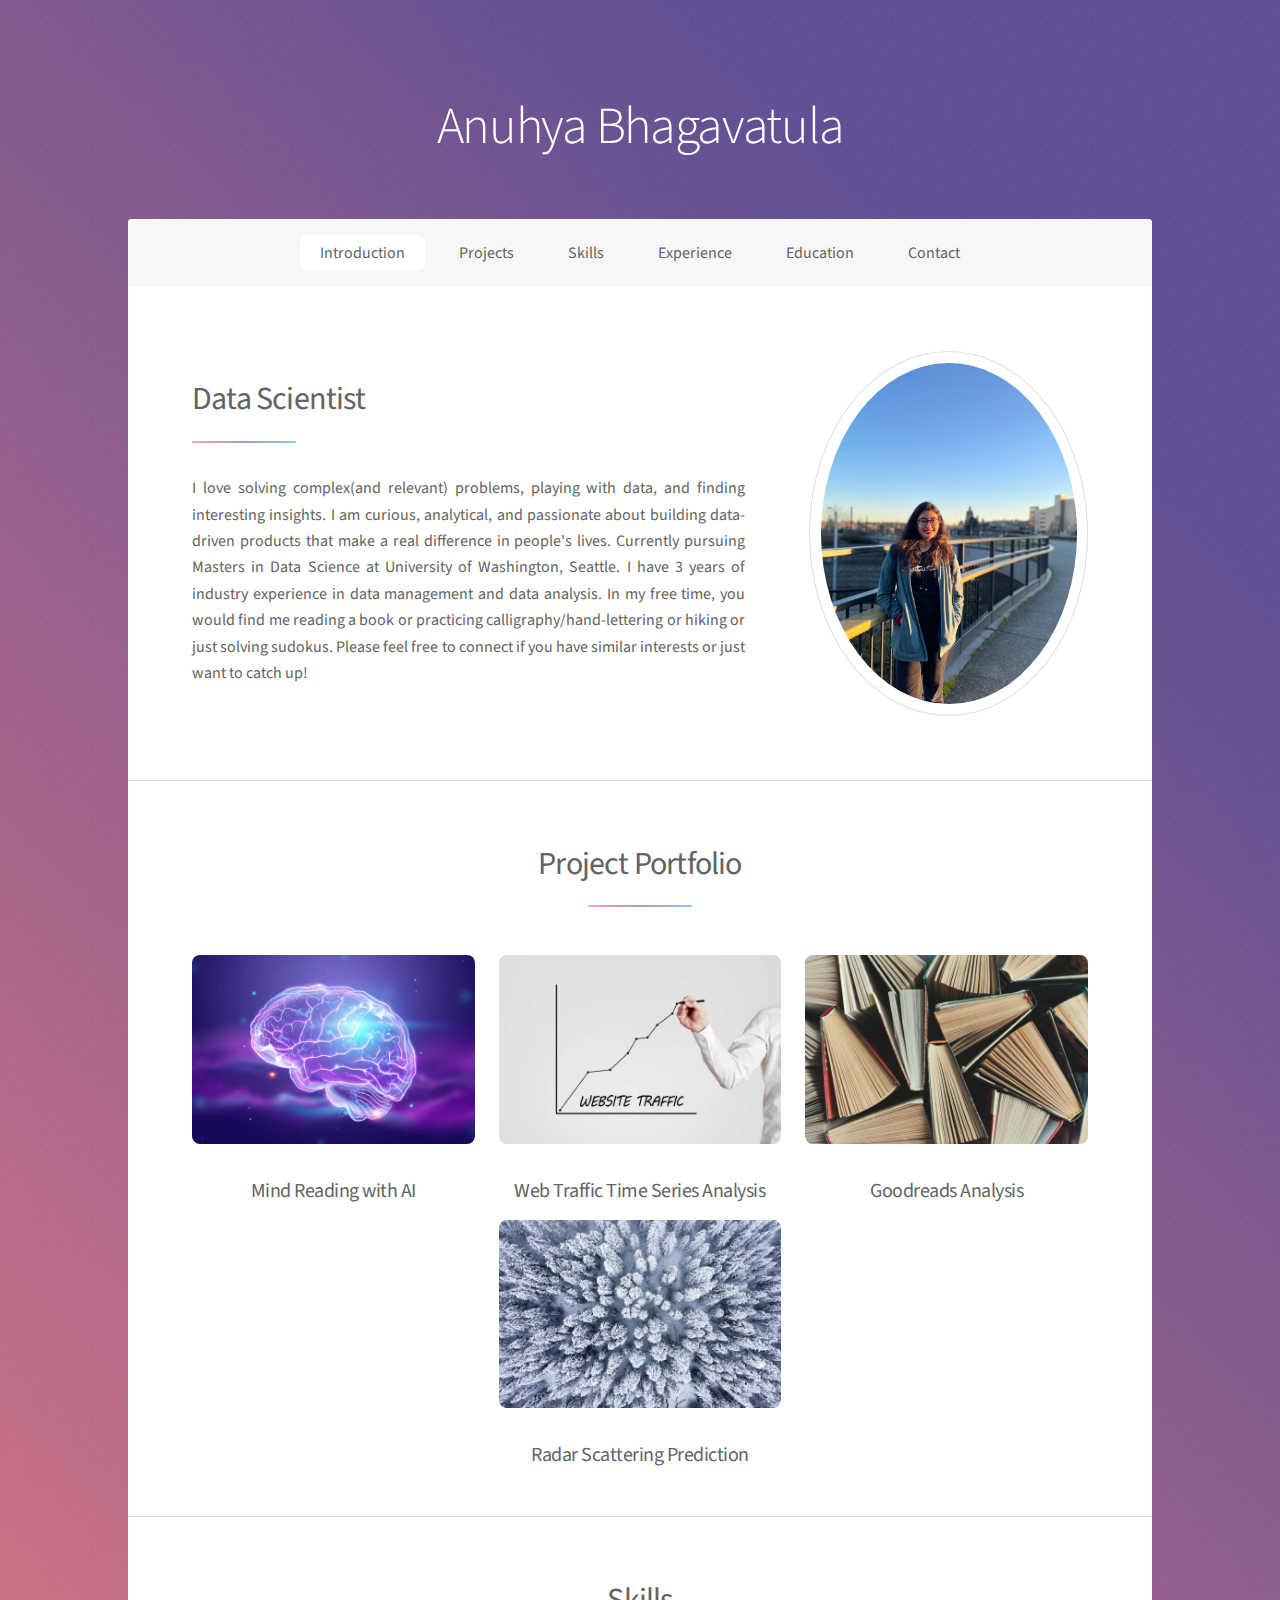
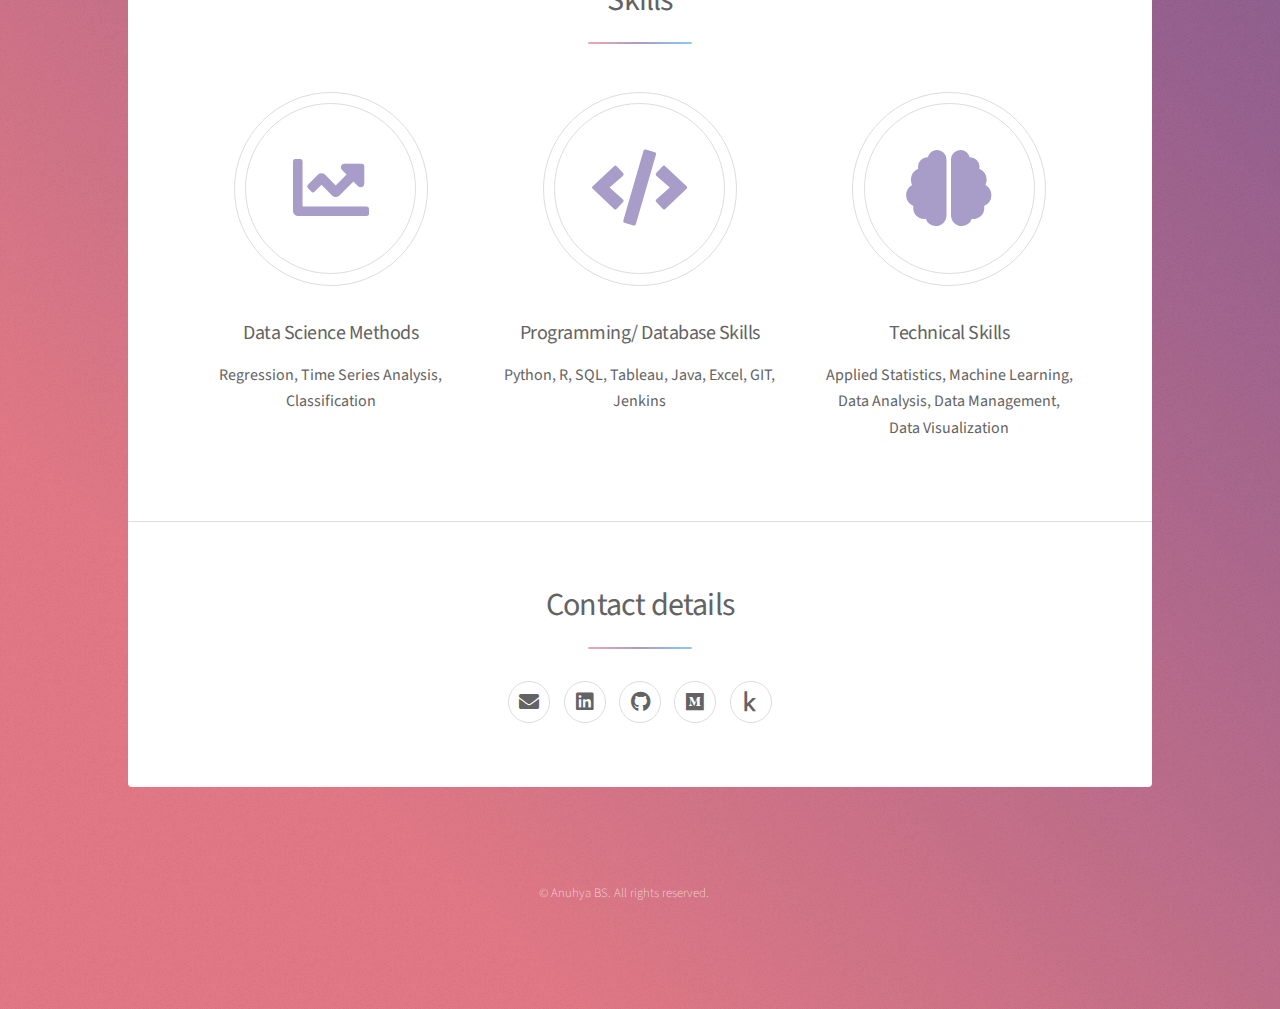
==== index.html @ 996162da "Updated Experience and Footer" ====
<!DOCTYPE HTML>
<!--
	Stellar by HTML5 UP
	html5up.net | @ajlkn
	Free for personal and commercial use under the CCA 3.0 license (html5up.net/license)
-->
<html>
	<head>
		<title>Anuhya - Portfolio</title>
		<meta charset="utf-8" />
		<meta name="viewport" content="width=device-width, initial-scale=1, user-scalable=no" />
		<link rel="stylesheet" href="assets/css/main.css" />
		<noscript><link rel="stylesheet" href="assets/css/noscript.css" /></noscript>
	</head>
	<body class="is-preload">

		<!-- Wrapper -->
			<div id="wrapper">

				<!-- Header -->
					<header id="header" class="alt">
						<!--<span class="logo"><img src="images/logo.svg" alt="" /></span> -->
						<h1>Anuhya Bhagavatula</h1>
						<!--<p><strong>Computer Science Engineer and Data Scientist!
						<br> 3 years of experience in Data Analysis and Management </strong><br />
						</p>-->
					</header>

				<!-- Nav -->
					<nav id="nav">
						<ul>
							<li><a href="#intro" class="active"><strong>Introduction</strong></a></li>
							<li><a href="#third"><strong>Projects</strong> </a></li>
							<li><a href="#first"><strong>Skills</strong> </a></li>
							<li><a href="experience.html"><strong>Experience</strong> </a></li>
							<li><a href="education.html"><strong>Education</strong> </a></li>
							<li><a href="#second"><strong>Contact</strong> </a></li>
							<!--<li><a href="#cta">Get Started</a></li>-->
						</ul>
					</nav>

				<!-- Main -->
					<div id="main">

						<!-- Introduction -->
							<section id="intro" class="main">
								<div class="spotlight">
									<div class="content">
										<header class="major">
											<h1><strong>Data Scientist</strong></h1>
										</header>
										<p align = "justify"><strong>I love solving complex(and relevant) problems, playing with data, and finding interesting 
											insights. I am curious, analytical, and passionate about building data-driven products that 
											make a real difference in people's lives. Currently pursuing Masters in Data Science at 
											University of Washington, Seattle. I have 3 years of industry experience in data management 
											and data analysis. In my free time, you would find me reading a book or practicing 
											calligraphy/hand-lettering or hiking or just solving sudokus. Please feel free to connect if you have similar interests or just want to catch up!</strong></p>
										<!--<ul class="actions">
											<li><a href="generic.html" class="button">Learn More</a></li>
										</ul>-->
									</div>
									<span class="image"><img src="images/intro.jpg" alt="" /></span>
								</div>
							</section>
						

						<!-- Third Section -->
						<section id="third" class="main special">
							<header class="major">
								<h1><strong>Project Portfolio</strong></h1>								
							</header>

							<div class="row">
								<div class="col-4 col-12-mobile">
									<article class="item">
										<a href="https://github.com/anuhyabs/Mind-Reading-with-AI" class="image fit"><img src="images/brain.jpg" alt="" /></a>
										<header>
											<h3><strong>Mind Reading with AI</strong></h3>
										</header>
									</article>
								</div>
								<div class="col-4 col-12-mobile">
									<article class="item">
										<a href="https://github.com/anuhyabs/Web-Traffic-Project" class="image fit"><img src="images/wt.jpg" alt="" /></a>
										<header>
											<h3><strong>Web Traffic Time Series Analysis</strong></h3>
										</header>
									</article>
								</div>
								<div class="col-4 col-12-mobile">
									<article class="item">
										<a href="https://github.com/anuhyabs/Goodreads-Analysis" class="image fit"><img src="images/books.jpg" alt="" /></a>
										<header>
											<h3><strong>Goodreads Analysis</strong></h3>
										</header>
									</article>
								</div>
							</div>	

							<div class="row">
								<div class="col-4 col-12-mobile">
								</div>
								<div class="col-4 col-12-mobile">
									<article class="item">
										<a href="https://github.com/anuhyabs/radar_prediction/" class="image fit"><img src="images/snow_radar.jpg" alt="" /></a>
										<header>
											<h3><strong>Radar Scattering Prediction</strong></h3>
										</header>
									</article>
								</div>
								<div class="col-4 col-12-mobile">
								</div>
							</div>								
						</section>

						<!-- First Section -->
							<section id="first" class="main special">
								<header class="major">
									<h1><strong>Skills</strong></h1>
								</header>
								<ul class="features">
									<li>
										<span class="icon solid major style3 fa-chart-line"></span>
										<h3><b>Data Science Methods</b></h3>
										<p align="center"><strong>Regression, Time Series Analysis, Classification</strong></p>
									</li>
									<li>
										<span class="icon solid major style3 fa-code"></span>
										<h3><b>Programming/ Database Skills</b></h3>
										<p align = "center"><strong>Python, R, SQL, Tableau, Java, Excel, GIT, Jenkins</strong></p>
									</li>
									<li>
										<span class="icon solid major style3 fa-brain"></span>
										<h3><b>Technical Skills</b></h3>
										<p align = "center"><strong>Applied Statistics, Machine Learning,<br /> Data Analysis,
											Data Management,<br /> Data Visualization</strong></p>
									</li>									
							</section>
							<!-- Contact Section -->
							<section id="second" class="main special">
								<div class="spotlight">
									<div class="content">
										<header class="major">
											<h1><strong>Contact details</strong></h1>
										</header>
										<ul class="icons">
											<!--<li><a href="#" class="icon brands fa-kaggle alt"><span class="label">Kaggle</span></a></li>-->
											<li><a href="mailto: anuhyabs@gmail.com" class="icon solid fa-envelope alt"><span class="label">Gmail</span></a></li>
											<li><a href="https://www.linkedin.com/in/anuhyabs/" class="icon brands fa-linkedin alt"><span class="label">LinkedIn</span></a></li>
											<li><a href="https://github.com/anuhyabs" class="icon brands fa-github alt"><span class="label">GitHub</span></a></li>
											<li><a href="https://medium.com/@anuhyabs" class="icon brands fa-medium alt"><span class="label">Medium</span></a></li>
											<li><a href="https://www.kaggle.com/bsanuhya" class="icon brands fa-kaggle alt"><span class="label">Kaggle</span></a></li>
										</ul>
									</div>
								</div>
							</section>
					</div>
				<!-- Footer -->
					<footer id="footer">
					</section>
						<p class="copyright">&copy; Anuhya BS. All rights reserved.</p>
					</footer>
			</div>

		<!-- Scripts -->
			<script src="assets/js/jquery.min.js"></script>
			<script src="assets/js/jquery.scrollex.min.js"></script>
			<script src="assets/js/jquery.scrolly.min.js"></script>
			<script src="assets/js/browser.min.js"></script>
			<script src="assets/js/breakpoints.min.js"></script>
			<script src="assets/js/util.js"></script>
			<script src="assets/js/main.js"></script>

	</body>
</html>
---- assets/css/main.css ----
@import url(fontawesome-all.min.css);
@import 'https://fonts.googleapis.com/css?family=Source+Sans+Pro:300,400';

/*
	Stellar by HTML5 UP
	html5up.net | @ajlkn
	Free for personal and commercial use under the CCA 3.0 license (html5up.net/license)
*/

html, body, div, span, applet, object,
iframe, h1, h2, h3, h4, h5, h6, p, blockquote,
pre, a, abbr, acronym, address, big, cite,
code, del, dfn, em, img, ins, kbd, q, s, samp,
small, strike, strong, sub, sup, tt, var, b,
u, i, center, dl, dt, dd, ol, ul, li, fieldset,
form, label, legend, table, caption, tbody,
tfoot, thead, tr, th, td, article, aside,
canvas, details, embed, figure, figcaption,
footer, header, hgroup, menu, nav, output, ruby,
section, summary, time, mark, audio, video {
	margin: 0;
	padding: 0;
	border: 0;
	font-size: 100%;
	font: inherit;
	vertical-align: baseline;}

article, aside, details, figcaption, figure,
footer, header, hgroup, menu, nav, section {
	display: block;}

body {
	line-height: 1;
}

ol, ul {
	list-style: none;
}

blockquote, q {
	quotes: none;
}

	blockquote:before, blockquote:after, q:before, q:after {
		content: '';
		content: none;
	}

table {
	border-collapse: collapse;
	border-spacing: 0;
}

body {
	-webkit-text-size-adjust: none;
}

mark {
	background-color: transparent;
	color: inherit;
}

input::-moz-focus-inner {
	border: 0;
	padding: 0;
}

input, select, textarea {
	-moz-appearance: none;
	-webkit-appearance: none;
	-ms-appearance: none;
	appearance: none;
}

/* Basic */

	@-ms-viewport {
		width: device-width;
	}

	body {
		-ms-overflow-style: scrollbar;
	}

	@media screen and (max-width: 480px) {

		html, body {
			min-width: 320px;
		}

	}

	html {
		box-sizing: border-box;
	}

	*, *:before, *:after {
		box-sizing: inherit;
	}

	body {
		background-color: #935d8c;
		background-image: url("images/overlay.png"), -moz-linear-gradient(45deg, #e37682 15%, #5f4d93 85%);
		background-image: url("images/overlay.png"), -webkit-linear-gradient(45deg, #e37682 15%, #5f4d93 85%);
		background-image: url("images/overlay.png"), -ms-linear-gradient(45deg, #e37682 15%, #5f4d93 85%);
		background-image: url("images/overlay.png"), linear-gradient(45deg, #e37682 15%, #5f4d93 85%);
	}

		body.is-preload *, body.is-preload *:before, body.is-preload *:after {
			-moz-animation: none !important;
			-webkit-animation: none !important;
			-ms-animation: none !important;
			animation: none !important;
			-moz-transition: none !important;
			-webkit-transition: none !important;
			-ms-transition: none !important;
			transition: none !important;
		}

/* Type */

	body {
		background-color: #935d8c;
		color: rgba(255, 255, 255, 0.65);
	}

	body, input, select, textarea {
		font-family: "Source Sans Pro", Helvetica, sans-serif;
		font-size: 17pt;
		font-weight: 300;
		line-height: 1.65;
	}

		@media screen and (max-width: 1680px) {

			body, input, select, textarea {
				font-size: 14pt;
			}

		}

		@media screen and (max-width: 1280px) {

			body, input, select, textarea {
				font-size: 12pt;
			}

		}

		@media screen and (max-width: 360px) {

			body, input, select, textarea {
				font-size: 11pt;
			}

		}

	a {
		-moz-transition: color 0.2s ease, border-bottom 0.2s ease;
		-webkit-transition: color 0.2s ease, border-bottom 0.2s ease;
		-ms-transition: color 0.2s ease, border-bottom 0.2s ease;
		transition: color 0.2s ease, border-bottom 0.2s ease;
		text-decoration: none;
		border-bottom: dotted 1px;
		color: inherit;
	}

		a:hover {
			border-bottom-color: transparent;
		}

	strong, b {
		font-weight: 400;
	}

	em, i {
		font-style: italic;
	}

	p {
		margin: 0 0 2em 0;
	}

		p.content {
			-moz-columns: 20em 2;
			-webkit-columns: 20em 2;
			-ms-columns: 20em 2;
			columns: 20em 2;
			-moz-column-gap: 2em;
			-webkit-column-gap: 2em;
			-ms-column-gap: 2em;
			column-gap: 2em;
			text-align: justify;
		}

	h1, h2, h3, h4, h5, h6 {
		font-weight: 300;
		line-height: 1.5;
		margin: 0 0 0.7em 0;
		letter-spacing: -0.025em;
	}

		h1 a, h2 a, h3 a, h4 a, h5 a, h6 a {
			color: inherit;
			text-decoration: none;
		}

	h1 {
		font-size: 2.5em;
		line-height: 1.2;
	}

	h2 {
		font-size: 1.5em;
	}

	h3 {
		font-size: 1.25em;
	}

	h4 {
		font-size: 1.1em;
	}

	h5 {
		font-size: 0.9em;
	}

	h6 {
		font-size: 0.7em;
	}

	@media screen and (max-width: 736px) {

		h1 {
			font-size: 2em;
		}

	}

	sub {
		font-size: 0.8em;
		position: relative;
		top: 0.5em;
	}

	sup {
		font-size: 0.8em;
		position: relative;
		top: -0.5em;
	}

	blockquote {
		border-left: solid 4px;
		font-style: italic;
		margin: 0 0 2em 0;
		padding: 0.5em 0 0.5em 2em;
	}

	code {
		border-radius: 8px;
		border: solid 1px;
		font-family: "Courier New", monospace;
		font-size: 0.9em;
		margin: 0 0.25em;
		padding: 0.25em 0.65em;
	}

	pre {
		-webkit-overflow-scrolling: touch;
		font-family: "Courier New", monospace;
		font-size: 0.9em;
		margin: 0 0 2em 0;
	}

		pre code {
			display: block;
			line-height: 1.75;
			padding: 1em 1.5em;
			overflow-x: auto;
		}

	hr {
		border: 0;
		border-bottom: solid 1px;
		margin: 2em 0;
	}

		hr.major {
			margin: 3em 0;
		}

	.align-left {
		text-align: left;
	}

	.align-center {
		text-align: center;
	}

	.align-right {
		text-align: right;
	}

	input, select, textarea {
		color: #ffffff;
	}

	a:hover {
		color: #ffffff;
	}

	strong, b {
		color: #ffffff;
	}

	h1, h2, h3, h4, h5, h6 {
		color: #ffffff;
	}

	blockquote {
		border-left-color: rgba(255, 255, 255, 0.35);
	}

	code {
		background: rgba(255, 255, 255, 0.075);
		border-color: rgba(255, 255, 255, 0.35);
	}

	hr {
		border-bottom-color: rgba(255, 255, 255, 0.35);
	}

/* Row */

	.row {
		display: flex;
		flex-wrap: wrap;
		box-sizing: border-box;
		align-items: stretch;
	}

		.row > * {
			box-sizing: border-box;
		}

		.row.gtr-uniform > * > :last-child {
			margin-bottom: 0;
		}

		.row.aln-left {
			justify-content: flex-start;
		}

		.row.aln-center {
			justify-content: center;
		}

		.row.aln-right {
			justify-content: flex-end;
		}

		.row.aln-top {
			align-items: flex-start;
		}

		.row.aln-middle {
			align-items: center;
		}

		.row.aln-bottom {
			align-items: flex-end;
		}

		.row > .imp {
			order: -1;
		}

		.row > .col-1 {
			width: 8.33333%;
		}

		.row > .off-1 {
			margin-left: 8.33333%;
		}

		.row > .col-2 {
			width: 16.66667%;
		}

		.row > .off-2 {
			margin-left: 16.66667%;
		}

		.row > .col-3 {
			width: 25%;
		}

		.row > .off-3 {
			margin-left: 25%;
		}

		.row > .col-4 {
			width: 33.33333%;
		}

		.row > .off-4 {
			margin-left: 33.33333%;
		}

		.row > .col-5 {
			width: 41.66667%;
		}

		.row > .off-5 {
			margin-left: 41.66667%;
		}

		.row > .col-6 {
			width: 50%;
		}

		.row > .off-6 {
			margin-left: 50%;
		}

		.row > .col-7 {
			width: 58.33333%;
		}

		.row > .off-7 {
			margin-left: 58.33333%;
		}

		.row > .col-8 {
			width: 66.66667%;
		}

		.row > .off-8 {
			margin-left: 66.66667%;
		}

		.row > .col-9 {
			width: 75%;
		}

		.row > .off-9 {
			margin-left: 75%;
		}

		.row > .col-10 {
			width: 83.33333%;
		}

		.row > .off-10 {
			margin-left: 83.33333%;
		}

		.row > .col-11 {
			width: 91.66667%;
		}

		.row > .off-11 {
			margin-left: 91.66667%;
		}

		.row > .col-12 {
			width: 100%;
		}

		.row > .off-12 {
			margin-left: 100%;
		}

		.row.gtr-0 {
			margin-top: 0;
			margin-left: 0em;
		}

			.row.gtr-0 > * {
				padding: 0 0 0 0em;
			}

			.row.gtr-0.gtr-uniform {
				margin-top: 0em;
			}

				.row.gtr-0.gtr-uniform > * {
					padding-top: 0em;
				}

		.row.gtr-25 {
			margin-top: 0;
			margin-left: -0.375em;
		}

			.row.gtr-25 > * {
				padding: 0 0 0 0.375em;
			}

			.row.gtr-25.gtr-uniform {
				margin-top: -0.375em;
			}

				.row.gtr-25.gtr-uniform > * {
					padding-top: 0.375em;
				}

		.row.gtr-50 {
			margin-top: 0;
			margin-left: -0.75em;
		}

			.row.gtr-50 > * {
				padding: 0 0 0 0.75em;
			}

			.row.gtr-50.gtr-uniform {
				margin-top: -0.75em;
			}

				.row.gtr-50.gtr-uniform > * {
					padding-top: 0.75em;
				}

		.row {
			margin-top: 0;
			margin-left: -1.5em;
		}

			.row > * {
				padding: 0 0 0 1.5em;
			}

			.row.gtr-uniform {
				margin-top: -1.5em;
			}

				.row.gtr-uniform > * {
					padding-top: 1.5em;
				}

		.row.gtr-150 {
			margin-top: 0;
			margin-left: -2.25em;
		}

			.row.gtr-150 > * {
				padding: 0 0 0 2.25em;
			}

			.row.gtr-150.gtr-uniform {
				margin-top: -2.25em;
			}

				.row.gtr-150.gtr-uniform > * {
					padding-top: 2.25em;
				}

		.row.gtr-200 {
			margin-top: 0;
			margin-left: -3em;
		}

			.row.gtr-200 > * {
				padding: 0 0 0 3em;
			}

			.row.gtr-200.gtr-uniform {
				margin-top: -3em;
			}

				.row.gtr-200.gtr-uniform > * {
					padding-top: 3em;
				}

		@media screen and (max-width: 1680px) {

			.row {
				display: flex;
				flex-wrap: wrap;
				box-sizing: border-box;
				align-items: stretch;
			}

				.row > * {
					box-sizing: border-box;
				}

				.row.gtr-uniform > * > :last-child {
					margin-bottom: 0;
				}

				.row.aln-left {
					justify-content: flex-start;
				}

				.row.aln-center {
					justify-content: center;
				}

				.row.aln-right {
					justify-content: flex-end;
				}

				.row.aln-top {
					align-items: flex-start;
				}

				.row.aln-middle {
					align-items: center;
				}

				.row.aln-bottom {
					align-items: flex-end;
				}

				.row > .imp-xlarge {
					order: -1;
				}

				.row > .col-1-xlarge {
					width: 8.33333%;
				}

				.row > .off-1-xlarge {
					margin-left: 8.33333%;
				}

				.row > .col-2-xlarge {
					width: 16.66667%;
				}

				.row > .off-2-xlarge {
					margin-left: 16.66667%;
				}

				.row > .col-3-xlarge {
					width: 25%;
				}

				.row > .off-3-xlarge {
					margin-left: 25%;
				}

				.row > .col-4-xlarge {
					width: 33.33333%;
				}

				.row > .off-4-xlarge {
					margin-left: 33.33333%;
				}

				.row > .col-5-xlarge {
					width: 41.66667%;
				}

				.row > .off-5-xlarge {
					margin-left: 41.66667%;
				}

				.row > .col-6-xlarge {
					width: 50%;
				}

				.row > .off-6-xlarge {
					margin-left: 50%;
				}

				.row > .col-7-xlarge {
					width: 58.33333%;
				}

				.row > .off-7-xlarge {
					margin-left: 58.33333%;
				}

				.row > .col-8-xlarge {
					width: 66.66667%;
				}

				.row > .off-8-xlarge {
					margin-left: 66.66667%;
				}

				.row > .col-9-xlarge {
					width: 75%;
				}

				.row > .off-9-xlarge {
					margin-left: 75%;
				}

				.row > .col-10-xlarge {
					width: 83.33333%;
				}

				.row > .off-10-xlarge {
					margin-left: 83.33333%;
				}

				.row > .col-11-xlarge {
					width: 91.66667%;
				}

				.row > .off-11-xlarge {
					margin-left: 91.66667%;
				}

				.row > .col-12-xlarge {
					width: 100%;
				}

				.row > .off-12-xlarge {
					margin-left: 100%;
				}

				.row.gtr-0 {
					margin-top: 0;
					margin-left: 0em;
				}

					.row.gtr-0 > * {
						padding: 0 0 0 0em;
					}

					.row.gtr-0.gtr-uniform {
						margin-top: 0em;
					}

						.row.gtr-0.gtr-uniform > * {
							padding-top: 0em;
						}

				.row.gtr-25 {
					margin-top: 0;
					margin-left: -0.375em;
				}

					.row.gtr-25 > * {
						padding: 0 0 0 0.375em;
					}

					.row.gtr-25.gtr-uniform {
						margin-top: -0.375em;
					}

						.row.gtr-25.gtr-uniform > * {
							padding-top: 0.375em;
						}

				.row.gtr-50 {
					margin-top: 0;
					margin-left: -0.75em;
				}

					.row.gtr-50 > * {
						padding: 0 0 0 0.75em;
					}

					.row.gtr-50.gtr-uniform {
						margin-top: -0.75em;
					}

						.row.gtr-50.gtr-uniform > * {
							padding-top: 0.75em;
						}

				.row {
					margin-top: 0;
					margin-left: -1.5em;
				}

					.row > * {
						padding: 0 0 0 1.5em;
					}

					.row.gtr-uniform {
						margin-top: -1.5em;
					}

						.row.gtr-uniform > * {
							padding-top: 1.5em;
						}

				.row.gtr-150 {
					margin-top: 0;
					margin-left: -2.25em;
				}

					.row.gtr-150 > * {
						padding: 0 0 0 2.25em;
					}

					.row.gtr-150.gtr-uniform {
						margin-top: -2.25em;
					}

						.row.gtr-150.gtr-uniform > * {
							padding-top: 2.25em;
						}

				.row.gtr-200 {
					margin-top: 0;
					margin-left: -3em;
				}

					.row.gtr-200 > * {
						padding: 0 0 0 3em;
					}

					.row.gtr-200.gtr-uniform {
						margin-top: -3em;
					}

						.row.gtr-200.gtr-uniform > * {
							padding-top: 3em;
						}

		}

		@media screen and (max-width: 1280px) {

			.row {
				display: flex;
				flex-wrap: wrap;
				box-sizing: border-box;
				align-items: stretch;
			}

				.row > * {
					box-sizing: border-box;
				}

				.row.gtr-uniform > * > :last-child {
					margin-bottom: 0;
				}

				.row.aln-left {
					justify-content: flex-start;
				}

				.row.aln-center {
					justify-content: center;
				}

				.row.aln-right {
					justify-content: flex-end;
				}

				.row.aln-top {
					align-items: flex-start;
				}

				.row.aln-middle {
					align-items: center;
				}

				.row.aln-bottom {
					align-items: flex-end;
				}

				.row > .imp-large {
					order: -1;
				}

				.row > .col-1-large {
					width: 8.33333%;
				}

				.row > .off-1-large {
					margin-left: 8.33333%;
				}

				.row > .col-2-large {
					width: 16.66667%;
				}

				.row > .off-2-large {
					margin-left: 16.66667%;
				}

				.row > .col-3-large {
					width: 25%;
				}

				.row > .off-3-large {
					margin-left: 25%;
				}

				.row > .col-4-large {
					width: 33.33333%;
				}

				.row > .off-4-large {
					margin-left: 33.33333%;
				}

				.row > .col-5-large {
					width: 41.66667%;
				}

				.row > .off-5-large {
					margin-left: 41.66667%;
				}

				.row > .col-6-large {
					width: 50%;
				}

				.row > .off-6-large {
					margin-left: 50%;
				}

				.row > .col-7-large {
					width: 58.33333%;
				}

				.row > .off-7-large {
					margin-left: 58.33333%;
				}

				.row > .col-8-large {
					width: 66.66667%;
				}

				.row > .off-8-large {
					margin-left: 66.66667%;
				}

				.row > .col-9-large {
					width: 75%;
				}

				.row > .off-9-large {
					margin-left: 75%;
				}

				.row > .col-10-large {
					width: 83.33333%;
				}

				.row > .off-10-large {
					margin-left: 83.33333%;
				}

				.row > .col-11-large {
					width: 91.66667%;
				}

				.row > .off-11-large {
					margin-left: 91.66667%;
				}

				.row > .col-12-large {
					width: 100%;
				}

				.row > .off-12-large {
					margin-left: 100%;
				}

				.row.gtr-0 {
					margin-top: 0;
					margin-left: 0em;
				}

					.row.gtr-0 > * {
						padding: 0 0 0 0em;
					}

					.row.gtr-0.gtr-uniform {
						margin-top: 0em;
					}

						.row.gtr-0.gtr-uniform > * {
							padding-top: 0em;
						}

				.row.gtr-25 {
					margin-top: 0;
					margin-left: -0.375em;
				}

					.row.gtr-25 > * {
						padding: 0 0 0 0.375em;
					}

					.row.gtr-25.gtr-uniform {
						margin-top: -0.375em;
					}

						.row.gtr-25.gtr-uniform > * {
							padding-top: 0.375em;
						}

				.row.gtr-50 {
					margin-top: 0;
					margin-left: -0.75em;
				}

					.row.gtr-50 > * {
						padding: 0 0 0 0.75em;
					}

					.row.gtr-50.gtr-uniform {
						margin-top: -0.75em;
					}

						.row.gtr-50.gtr-uniform > * {
							padding-top: 0.75em;
						}

				.row {
					margin-top: 0;
					margin-left: -1.5em;
				}

					.row > * {
						padding: 0 0 0 1.5em;
					}

					.row.gtr-uniform {
						margin-top: -1.5em;
					}

						.row.gtr-uniform > * {
							padding-top: 1.5em;
						}

				.row.gtr-150 {
					margin-top: 0;
					margin-left: -2.25em;
				}

					.row.gtr-150 > * {
						padding: 0 0 0 2.25em;
					}

					.row.gtr-150.gtr-uniform {
						margin-top: -2.25em;
					}

						.row.gtr-150.gtr-uniform > * {
							padding-top: 2.25em;
						}

				.row.gtr-200 {
					margin-top: 0;
					margin-left: -3em;
				}

					.row.gtr-200 > * {
						padding: 0 0 0 3em;
					}

					.row.gtr-200.gtr-uniform {
						margin-top: -3em;
					}

						.row.gtr-200.gtr-uniform > * {
							padding-top: 3em;
						}

		}

		@media screen and (max-width: 980px) {

			.row {
				display: flex;
				flex-wrap: wrap;
				box-sizing: border-box;
				align-items: stretch;
			}

				.row > * {
					box-sizing: border-box;
				}

				.row.gtr-uniform > * > :last-child {
					margin-bottom: 0;
				}

				.row.aln-left {
					justify-content: flex-start;
				}

				.row.aln-center {
					justify-content: center;
				}

				.row.aln-right {
					justify-content: flex-end;
				}

				.row.aln-top {
					align-items: flex-start;
				}

				.row.aln-middle {
					align-items: center;
				}

				.row.aln-bottom {
					align-items: flex-end;
				}

				.row > .imp-medium {
					order: -1;
				}

				.row > .col-1-medium {
					width: 8.33333%;
				}

				.row > .off-1-medium {
					margin-left: 8.33333%;
				}

				.row > .col-2-medium {
					width: 16.66667%;
				}

				.row > .off-2-medium {
					margin-left: 16.66667%;
				}

				.row > .col-3-medium {
					width: 25%;
				}

				.row > .off-3-medium {
					margin-left: 25%;
				}

				.row > .col-4-medium {
					width: 33.33333%;
				}

				.row > .off-4-medium {
					margin-left: 33.33333%;
				}

				.row > .col-5-medium {
					width: 41.66667%;
				}

				.row > .off-5-medium {
					margin-left: 41.66667%;
				}

				.row > .col-6-medium {
					width: 50%;
				}

				.row > .off-6-medium {
					margin-left: 50%;
				}

				.row > .col-7-medium {
					width: 58.33333%;
				}

				.row > .off-7-medium {
					margin-left: 58.33333%;
				}

				.row > .col-8-medium {
					width: 66.66667%;
				}

				.row > .off-8-medium {
					margin-left: 66.66667%;
				}

				.row > .col-9-medium {
					width: 75%;
				}

				.row > .off-9-medium {
					margin-left: 75%;
				}

				.row > .col-10-medium {
					width: 83.33333%;
				}

				.row > .off-10-medium {
					margin-left: 83.33333%;
				}

				.row > .col-11-medium {
					width: 91.66667%;
				}

				.row > .off-11-medium {
					margin-left: 91.66667%;
				}

				.row > .col-12-medium {
					width: 100%;
				}

				.row > .off-12-medium {
					margin-left: 100%;
				}

				.row.gtr-0 {
					margin-top: 0;
					margin-left: 0em;
				}

					.row.gtr-0 > * {
						padding: 0 0 0 0em;
					}

					.row.gtr-0.gtr-uniform {
						margin-top: 0em;
					}

						.row.gtr-0.gtr-uniform > * {
							padding-top: 0em;
						}

				.row.gtr-25 {
					margin-top: 0;
					margin-left: -0.375em;
				}

					.row.gtr-25 > * {
						padding: 0 0 0 0.375em;
					}

					.row.gtr-25.gtr-uniform {
						margin-top: -0.375em;
					}

						.row.gtr-25.gtr-uniform > * {
							padding-top: 0.375em;
						}

				.row.gtr-50 {
					margin-top: 0;
					margin-left: -0.75em;
				}

					.row.gtr-50 > * {
						padding: 0 0 0 0.75em;
					}

					.row.gtr-50.gtr-uniform {
						margin-top: -0.75em;
					}

						.row.gtr-50.gtr-uniform > * {
							padding-top: 0.75em;
						}

				.row {
					margin-top: 0;
					margin-left: -1.5em;
				}

					.row > * {
						padding: 0 0 0 1.5em;
					}

					.row.gtr-uniform {
						margin-top: -1.5em;
					}

						.row.gtr-uniform > * {
							padding-top: 1.5em;
						}

				.row.gtr-150 {
					margin-top: 0;
					margin-left: -2.25em;
				}

					.row.gtr-150 > * {
						padding: 0 0 0 2.25em;
					}

					.row.gtr-150.gtr-uniform {
						margin-top: -2.25em;
					}

						.row.gtr-150.gtr-uniform > * {
							padding-top: 2.25em;
						}

				.row.gtr-200 {
					margin-top: 0;
					margin-left: -3em;
				}

					.row.gtr-200 > * {
						padding: 0 0 0 3em;
					}

					.row.gtr-200.gtr-uniform {
						margin-top: -3em;
					}

						.row.gtr-200.gtr-uniform > * {
							padding-top: 3em;
						}

		}

		@media screen and (max-width: 736px) {

			.row {
				display: flex;
				flex-wrap: wrap;
				box-sizing: border-box;
				align-items: stretch;
			}

				.row > * {
					box-sizing: border-box;
				}

				.row.gtr-uniform > * > :last-child {
					margin-bottom: 0;
				}

				.row.aln-left {
					justify-content: flex-start;
				}

				.row.aln-center {
					justify-content: center;
				}

				.row.aln-right {
					justify-content: flex-end;
				}

				.row.aln-top {
					align-items: flex-start;
				}

				.row.aln-middle {
					align-items: center;
				}

				.row.aln-bottom {
					align-items: flex-end;
				}

				.row > .imp-small {
					order: -1;
				}

				.row > .col-1-small {
					width: 8.33333%;
				}

				.row > .off-1-small {
					margin-left: 8.33333%;
				}

				.row > .col-2-small {
					width: 16.66667%;
				}

				.row > .off-2-small {
					margin-left: 16.66667%;
				}

				.row > .col-3-small {
					width: 25%;
				}

				.row > .off-3-small {
					margin-left: 25%;
				}

				.row > .col-4-small {
					width: 33.33333%;
				}

				.row > .off-4-small {
					margin-left: 33.33333%;
				}

				.row > .col-5-small {
					width: 41.66667%;
				}

				.row > .off-5-small {
					margin-left: 41.66667%;
				}

				.row > .col-6-small {
					width: 50%;
				}

				.row > .off-6-small {
					margin-left: 50%;
				}

				.row > .col-7-small {
					width: 58.33333%;
				}

				.row > .off-7-small {
					margin-left: 58.33333%;
				}

				.row > .col-8-small {
					width: 66.66667%;
				}

				.row > .off-8-small {
					margin-left: 66.66667%;
				}

				.row > .col-9-small {
					width: 75%;
				}

				.row > .off-9-small {
					margin-left: 75%;
				}

				.row > .col-10-small {
					width: 83.33333%;
				}

				.row > .off-10-small {
					margin-left: 83.33333%;
				}

				.row > .col-11-small {
					width: 91.66667%;
				}

				.row > .off-11-small {
					margin-left: 91.66667%;
				}

				.row > .col-12-small {
					width: 100%;
				}

				.row > .off-12-small {
					margin-left: 100%;
				}

				.row.gtr-0 {
					margin-top: 0;
					margin-left: 0em;
				}

					.row.gtr-0 > * {
						padding: 0 0 0 0em;
					}

					.row.gtr-0.gtr-uniform {
						margin-top: 0em;
					}

						.row.gtr-0.gtr-uniform > * {
							padding-top: 0em;
						}

				.row.gtr-25 {
					margin-top: 0;
					margin-left: -0.25em;
				}

					.row.gtr-25 > * {
						padding: 0 0 0 0.25em;
					}

					.row.gtr-25.gtr-uniform {
						margin-top: -0.25em;
					}

						.row.gtr-25.gtr-uniform > * {
							padding-top: 0.25em;
						}

				.row.gtr-50 {
					margin-top: 0;
					margin-left: -0.5em;
				}

					.row.gtr-50 > * {
						padding: 0 0 0 0.5em;
					}

					.row.gtr-50.gtr-uniform {
						margin-top: -0.5em;
					}

						.row.gtr-50.gtr-uniform > * {
							padding-top: 0.5em;
						}

				.row {
					margin-top: 0;
					margin-left: -1em;
				}

					.row > * {
						padding: 0 0 0 1em;
					}

					.row.gtr-uniform {
						margin-top: -1em;
					}

						.row.gtr-uniform > * {
							padding-top: 1em;
						}

				.row.gtr-150 {
					margin-top: 0;
					margin-left: -1.5em;
				}

					.row.gtr-150 > * {
						padding: 0 0 0 1.5em;
					}

					.row.gtr-150.gtr-uniform {
						margin-top: -1.5em;
					}

						.row.gtr-150.gtr-uniform > * {
							padding-top: 1.5em;
						}

				.row.gtr-200 {
					margin-top: 0;
					margin-left: -2em;
				}

					.row.gtr-200 > * {
						padding: 0 0 0 2em;
					}

					.row.gtr-200.gtr-uniform {
						margin-top: -2em;
					}

						.row.gtr-200.gtr-uniform > * {
							padding-top: 2em;
						}

		}

		@media screen and (max-width: 480px) {

			.row {
				display: flex;
				flex-wrap: wrap;
				box-sizing: border-box;
				align-items: stretch;
			}

				.row > * {
					box-sizing: border-box;
				}

				.row.gtr-uniform > * > :last-child {
					margin-bottom: 0;
				}

				.row.aln-left {
					justify-content: flex-start;
				}

				.row.aln-center {
					justify-content: center;
				}

				.row.aln-right {
					justify-content: flex-end;
				}

				.row.aln-top {
					align-items: flex-start;
				}

				.row.aln-middle {
					align-items: center;
				}

				.row.aln-bottom {
					align-items: flex-end;
				}

				.row > .imp-xsmall {
					order: -1;
				}

				.row > .col-1-xsmall {
					width: 8.33333%;
				}

				.row > .off-1-xsmall {
					margin-left: 8.33333%;
				}

				.row > .col-2-xsmall {
					width: 16.66667%;
				}

				.row > .off-2-xsmall {
					margin-left: 16.66667%;
				}

				.row > .col-3-xsmall {
					width: 25%;
				}

				.row > .off-3-xsmall {
					margin-left: 25%;
				}

				.row > .col-4-xsmall {
					width: 33.33333%;
				}

				.row > .off-4-xsmall {
					margin-left: 33.33333%;
				}

				.row > .col-5-xsmall {
					width: 41.66667%;
				}

				.row > .off-5-xsmall {
					margin-left: 41.66667%;
				}

				.row > .col-6-xsmall {
					width: 50%;
				}

				.row > .off-6-xsmall {
					margin-left: 50%;
				}

				.row > .col-7-xsmall {
					width: 58.33333%;
				}

				.row > .off-7-xsmall {
					margin-left: 58.33333%;
				}

				.row > .col-8-xsmall {
					width: 66.66667%;
				}

				.row > .off-8-xsmall {
					margin-left: 66.66667%;
				}

				.row > .col-9-xsmall {
					width: 75%;
				}

				.row > .off-9-xsmall {
					margin-left: 75%;
				}

				.row > .col-10-xsmall {
					width: 83.33333%;
				}

				.row > .off-10-xsmall {
					margin-left: 83.33333%;
				}

				.row > .col-11-xsmall {
					width: 91.66667%;
				}

				.row > .off-11-xsmall {
					margin-left: 91.66667%;
				}

				.row > .col-12-xsmall {
					width: 100%;
				}

				.row > .off-12-xsmall {
					margin-left: 100%;
				}

				.row.gtr-0 {
					margin-top: 0;
					margin-left: 0em;
				}

					.row.gtr-0 > * {
						padding: 0 0 0 0em;
					}

					.row.gtr-0.gtr-uniform {
						margin-top: 0em;
					}

						.row.gtr-0.gtr-uniform > * {
							padding-top: 0em;
						}

				.row.gtr-25 {
					margin-top: 0;
					margin-left: -0.3125em;
				}

					.row.gtr-25 > * {
						padding: 0 0 0 0.3125em;
					}

					.row.gtr-25.gtr-uniform {
						margin-top: -0.3125em;
					}

						.row.gtr-25.gtr-uniform > * {
							padding-top: 0.3125em;
						}

				.row.gtr-50 {
					margin-top: 0;
					margin-left: -0.625em;
				}

					.row.gtr-50 > * {
						padding: 0 0 0 0.625em;
					}

					.row.gtr-50.gtr-uniform {
						margin-top: -0.625em;
					}

						.row.gtr-50.gtr-uniform > * {
							padding-top: 0.625em;
						}

				.row {
					margin-top: 0;
					margin-left: -1.25em;
				}

					.row > * {
						padding: 0 0 0 1.25em;
					}

					.row.gtr-uniform {
						margin-top: -1.25em;
					}

						.row.gtr-uniform > * {
							padding-top: 1.25em;
						}

				.row.gtr-150 {
					margin-top: 0;
					margin-left: -1.875em;
				}

					.row.gtr-150 > * {
						padding: 0 0 0 1.875em;
					}

					.row.gtr-150.gtr-uniform {
						margin-top: -1.875em;
					}

						.row.gtr-150.gtr-uniform > * {
							padding-top: 1.875em;
						}

				.row.gtr-200 {
					margin-top: 0;
					margin-left: -2.5em;
				}

					.row.gtr-200 > * {
						padding: 0 0 0 2.5em;
					}

					.row.gtr-200.gtr-uniform {
						margin-top: -2.5em;
					}

						.row.gtr-200.gtr-uniform > * {
							padding-top: 2.5em;
						}

		}

/* Box */

	.box {
		border-radius: 8px;
		border: solid;
		margin-bottom: 2em;
		padding: 1.5em;
	}

		.box > :last-child,
		.box > :last-child > :last-child,
		.box > :last-child > :last-child > :last-child {
			margin-bottom: 0;
		}

		.box.alt {
			border: 0;
			border-radius: 0;
			padding: 0;
		}

	.box {
		border-color: rgba(255, 255, 255, 0.35);
	}

/* Button */

	input[type="submit"],
	input[type="reset"],
	input[type="button"],
	button,
	.button {
		-moz-appearance: none;
		-webkit-appearance: none;
		-ms-appearance: none;
		appearance: none;
		-moz-transition: background-color 0.2s ease-in-out, color 0.2s ease-in-out;
		-webkit-transition: background-color 0.2s ease-in-out, color 0.2s ease-in-out;
		-ms-transition: background-color 0.2s ease-in-out, color 0.2s ease-in-out;
		transition: background-color 0.2s ease-in-out, color 0.2s ease-in-out;
		border-radius: 8px;
		border: 0;
		cursor: pointer;
		display: inline-block;
		font-weight: 300;
		height: 2.75em;
		line-height: 2.75em;
		min-width: 9.25em;
		padding: 0 1.5em;
		text-align: center;
		text-decoration: none;
		white-space: nowrap;
	}

		input[type="submit"].icon,
		input[type="reset"].icon,
		input[type="button"].icon,
		button.icon,
		.button.icon {
			padding-left: 1.35em;
		}

			input[type="submit"].icon:before,
			input[type="reset"].icon:before,
			input[type="button"].icon:before,
			button.icon:before,
			.button.icon:before {
				margin-right: 0.5em;
			}

		input[type="submit"].fit,
		input[type="reset"].fit,
		input[type="button"].fit,
		button.fit,
		.button.fit {
			width: 100%;
		}

		input[type="submit"].small,
		input[type="reset"].small,
		input[type="button"].small,
		button.small,
		.button.small {
			font-size: 0.8em;
		}

		input[type="submit"].large,
		input[type="reset"].large,
		input[type="button"].large,
		button.large,
		.button.large {
			font-size: 1.35em;
		}

		input[type="submit"].disabled, input[type="submit"]:disabled,
		input[type="reset"].disabled,
		input[type="reset"]:disabled,
		input[type="button"].disabled,
		input[type="button"]:disabled,
		button.disabled,
		button:disabled,
		.button.disabled,
		.button:disabled {
			pointer-events: none;
			opacity: 0.25;
		}

		@media screen and (max-width: 736px) {

			input[type="submit"],
			input[type="reset"],
			input[type="button"],
			button,
			.button {
				min-width: 0;
			}

		}

	input[type="submit"],
	input[type="reset"],
	input[type="button"],
	button,
	.button {
		background-color: transparent;
		box-shadow: inset 0 0 0 1px rgba(255, 255, 255, 0.35);
		color: #ffffff !important;
	}

		input[type="submit"]:hover,
		input[type="reset"]:hover,
		input[type="button"]:hover,
		button:hover,
		.button:hover {
			background-color: rgba(255, 255, 255, 0.075);
		}

		input[type="submit"]:active,
		input[type="reset"]:active,
		input[type="button"]:active,
		button:active,
		.button:active {
			background-color: rgba(255, 255, 255, 0.2);
		}

		input[type="submit"].icon:before,
		input[type="reset"].icon:before,
		input[type="button"].icon:before,
		button.icon:before,
		.button.icon:before {
			color: rgba(255, 255, 255, 0.5);
		}

		input[type="submit"].primary,
		input[type="reset"].primary,
		input[type="button"].primary,
		button.primary,
		.button.primary {
			background-color: #8cc9f0;
			color: #ffffff !important;
			box-shadow: none;
		}

			input[type="submit"].primary:hover,
			input[type="reset"].primary:hover,
			input[type="button"].primary:hover,
			button.primary:hover,
			.button.primary:hover {
				background-color: #9acff2;
			}

			input[type="submit"].primary:active,
			input[type="reset"].primary:active,
			input[type="button"].primary:active,
			button.primary:active,
			.button.primary:active {
				background-color: #7ec3ee;
			}

			input[type="submit"].primary.icon:before,
			input[type="reset"].primary.icon:before,
			input[type="button"].primary.icon:before,
			button.primary.icon:before,
			.button.primary.icon:before {
				color: #ffffff !important;
			}

/* Form */

	form {
		margin: 0 0 2em 0;
	}

	label {
		display: block;
		font-size: 0.9em;
		font-weight: 400;
		margin: 0 0 1em 0;
	}

	input[type="text"],
	input[type="password"],
	input[type="email"],
	select,
	textarea {
		-moz-appearance: none;
		-webkit-appearance: none;
		-ms-appearance: none;
		appearance: none;
		border-radius: 8px;
		border: solid 1px;
		color: inherit;
		display: block;
		outline: 0;
		padding: 0 1em;
		text-decoration: none;
		width: 100%;
	}

		input[type="text"]:invalid,
		input[type="password"]:invalid,
		input[type="email"]:invalid,
		select:invalid,
		textarea:invalid {
			box-shadow: none;
		}

	select {
		background-size: 1.25rem;
		background-repeat: no-repeat;
		background-position: calc(100% - 1rem) center;
		height: 2.75em;
		padding-right: 2.75em;
		text-overflow: ellipsis;
	}

		select:focus::-ms-value {
			background-color: transparent;
		}

		select::-ms-expand {
			display: none;
		}

	input[type="text"],
	input[type="password"],
	input[type="email"],
	select {
		height: 2.75em;
	}

	textarea {
		padding: 0.75em 1em;
	}

	input[type="checkbox"],
	input[type="radio"] {
		-moz-appearance: none;
		-webkit-appearance: none;
		-ms-appearance: none;
		appearance: none;
		display: block;
		float: left;
		margin-right: -2em;
		opacity: 0;
		width: 1em;
		z-index: -1;
	}

		input[type="checkbox"] + label,
		input[type="radio"] + label {
			text-decoration: none;
			cursor: pointer;
			display: inline-block;
			font-size: 1em;
			font-weight: 300;
			padding-left: 2.4em;
			padding-right: 0.75em;
			position: relative;
		}

			input[type="checkbox"] + label:before,
			input[type="radio"] + label:before {
				-moz-osx-font-smoothing: grayscale;
				-webkit-font-smoothing: antialiased;
				display: inline-block;
				font-style: normal;
				font-variant: normal;
				text-rendering: auto;
				line-height: 1;
				text-transform: none !important;
				font-family: 'Font Awesome 5 Free';
				font-weight: 900;
			}

			input[type="checkbox"] + label:before,
			input[type="radio"] + label:before {
				border-radius: 8px;
				border: solid 1px;
				content: '';
				display: inline-block;
				font-size: 0.8em;
				height: 2.0625em;
				left: 0;
				line-height: 2.0625em;
				position: absolute;
				text-align: center;
				top: 0;
				width: 2.0625em;
			}

		input[type="checkbox"]:checked + label:before,
		input[type="radio"]:checked + label:before {
			content: '\f00c';
		}

	input[type="checkbox"] + label:before {
		border-radius: 8px;
	}

	input[type="radio"] + label:before {
		border-radius: 100%;
	}

	::-webkit-input-placeholder {
		opacity: 1.0;
	}

	:-moz-placeholder {
		opacity: 1.0;
	}

	::-moz-placeholder {
		opacity: 1.0;
	}

	:-ms-input-placeholder {
		opacity: 1.0;
	}

	label {
		color: #ffffff;
	}

	input[type="text"],
	input[type="password"],
	input[type="email"],
	select,
	textarea {
		background-color: rgba(255, 255, 255, 0.075);
		border-color: rgba(255, 255, 255, 0.35);
	}

		input[type="text"]:focus,
		input[type="password"]:focus,
		input[type="email"]:focus,
		select:focus,
		textarea:focus {
			border-color: #8cc9f0;
			box-shadow: 0 0 0 1px #8cc9f0;
		}

	select {
		background-image: url("data:image/svg+xml;charset=utf8,%3Csvg xmlns='http://www.w3.org/2000/svg' width='40' height='40' preserveAspectRatio='none' viewBox='0 0 40 40'%3E%3Cpath d='M9.4,12.3l10.4,10.4l10.4-10.4c0.2-0.2,0.5-0.4,0.9-0.4c0.3,0,0.6,0.1,0.9,0.4l3.3,3.3c0.2,0.2,0.4,0.5,0.4,0.9 c0,0.4-0.1,0.6-0.4,0.9L20.7,31.9c-0.2,0.2-0.5,0.4-0.9,0.4c-0.3,0-0.6-0.1-0.9-0.4L4.3,17.3c-0.2-0.2-0.4-0.5-0.4-0.9 c0-0.4,0.1-0.6,0.4-0.9l3.3-3.3c0.2-0.2,0.5-0.4,0.9-0.4S9.1,12.1,9.4,12.3z' fill='rgba(255, 255, 255, 0.35)' /%3E%3C/svg%3E");
	}

		select option {
			color: #ffffff;
			background: #935d8c;
		}

	input[type="checkbox"] + label,
	input[type="radio"] + label {
		color: rgba(255, 255, 255, 0.65);
	}

		input[type="checkbox"] + label:before,
		input[type="radio"] + label:before {
			background: rgba(255, 255, 255, 0.075);
			border-color: rgba(255, 255, 255, 0.35);
		}

	input[type="checkbox"]:checked + label:before,
	input[type="radio"]:checked + label:before {
		background-color: #ffffff;
		border-color: #ffffff;
		color: #935d8c;
	}

	input[type="checkbox"]:focus + label:before,
	input[type="radio"]:focus + label:before {
		border-color: #8cc9f0;
		box-shadow: 0 0 0 1px #8cc9f0;
	}

	::-webkit-input-placeholder {
		color: rgba(255, 255, 255, 0.5) !important;
	}

	:-moz-placeholder {
		color: rgba(255, 255, 255, 0.5) !important;
	}

	::-moz-placeholder {
		color: rgba(255, 255, 255, 0.5) !important;
	}

	:-ms-input-placeholder {
		color: rgba(255, 255, 255, 0.5) !important;
	}

	.formerize-placeholder {
		color: rgba(255, 255, 255, 0.5) !important;
	}

/* Icon */

	.icon {
		text-decoration: none;
		-moz-transition: background-color 0.2s ease-in-out, color 0.2s ease-in-out;
		-webkit-transition: background-color 0.2s ease-in-out, color 0.2s ease-in-out;
		-ms-transition: background-color 0.2s ease-in-out, color 0.2s ease-in-out;
		transition: background-color 0.2s ease-in-out, color 0.2s ease-in-out;
		border-bottom: none;
		position: relative;
	}

		.icon:before {
			-moz-osx-font-smoothing: grayscale;
			-webkit-font-smoothing: antialiased;
			display: inline-block;
			font-style: normal;
			font-variant: normal;
			text-rendering: auto;
			line-height: 1;
			text-transform: none !important;
			font-family: 'Font Awesome 5 Free';
			font-weight: 400;
		}

		.icon > .label {
			display: none;
		}

		.icon:before {
			line-height: solid;
		}

		.icon.solid:before {
			font-weight: 900;
		}

		.icon.brands:before {
			font-family: 'Font Awesome 5 Brands';
		}

		.icon.major {
			border: solid 1px;
			display: inline-block;
			border-radius: 100%;
			padding: 0.65em;
			margin: 0 0 2em 0;
			cursor: default;
		}

			.icon.major:before {
				display: inline-block;
				font-size: 6.25rem;
				width: 2.25em;
				height: 2.25em;
				line-height: 2.2em;
				border-radius: 100%;
				border: solid 1px;
				text-align: center;
			}

		.icon.alt {
			display: inline-block;
			border: solid 1px;
			border-radius: 100%;
		}

			.icon.alt:before {
				display: block;
				font-size: 1.25em;
				width: 2em;
				height: 2em;
				text-align: center;
				line-height: 2em;
			}

		.icon.style1 {
			color: #efa8b0;
		}

		.icon.style2 {
			color: #c79cc8;
		}

		.icon.style3 {
			color: #a89cc8;
		}

		.icon.style4 {
			color: #9bb2e1;
		}

		.icon.style5 {
			color: #8cc9f0;
		}

		@media screen and (max-width: 1680px) {

			.icon.major:before {
				font-size: 5.5rem;
			}

		}

		@media screen and (max-width: 1280px) {

			.icon.major:before {
				font-size: 4.75rem;
			}

		}

		@media screen and (max-width: 736px) {

			.icon.major {
				margin: 0 0 1.5em 0;
				padding: 0.35em;
			}

				.icon.major:before {
					font-size: 3.5rem;
				}

		}

	.icon.major {
		border-color: rgba(255, 255, 255, 0.35);
	}

		.icon.major:before {
			border-color: rgba(255, 255, 255, 0.35);
		}

	.icon.alt {
		border-color: rgba(255, 255, 255, 0.35);
		color: #ffffff;
	}

		.icon.alt:hover {
			background-color: rgba(255, 255, 255, 0.075);
		}

		.icon.alt:active {
			background-color: rgba(255, 255, 255, 0.2);
		}

/* Image */

	.image {
		border-radius: 8px;
		border: 0;
		display: inline-block;
		position: relative;
	}

		.image img {
			border-radius: 8px;
			display: block;
		}

		.image.left, .image.right {
			max-width: 40%;
		}

			.image.left img, .image.right img {
				width: 100%;
			}

		.image.left {
			float: left;
			margin: 0 1.5em 1em 0;
			top: 0.25em;
		}

		.image.right {
			float: right;
			margin: 0 0 1em 1.5em;
			top: 0.25em;
		}

		.image.fit {
			display: block;
			margin: 0 0 2em 0;
			width: 100%;
		}

			.image.fit img {
				width: 100%;
			}

		.image.main {
			display: block;
			margin: 0 0 3em 0;
			width: 100%;
		}

			.image.main img {
				width: 100%;
			}

		.image.edu {
			display: block;
			margin: 0 0 3em 0;
		}

/* List */

	ol {
		list-style: decimal;
		margin: 0 0 2em 0;
		padding-left: 1.25em;
	}

		ol li {
			padding-left: 0.25em;
		}

	ul {
		list-style: disc;
		margin: 0 0 2em 0;
		padding-left: 1em;
	}

		ul li {
			padding-left: 0.5em;
		}

		ul.alt {
			list-style: none;
			padding-left: 0;
		}

			ul.alt li {
				border-top: solid 1px;
				padding: 0.5em 0;
			}

				ul.alt li:first-child {
					border-top: 0;
					padding-top: 0;
				}

	dl {
		margin: 0 0 2em 0;
	}

		dl dt {
			display: block;
			font-weight: 400;
			margin: 0 0 1em 0;
		}

		dl dd {
			margin-left: 2em;
		}

		dl.alt dt {
			display: block;
			width: 3em;
			margin: 0;
			clear: left;
			float: left;
		}

		dl.alt dd {
			margin: 0 0 0.85em 5.5em;
		}

		dl.alt:after {
			content: '';
			display: block;
			clear: both;
		}

	ul.alt li {
		border-top-color: rgba(255, 255, 255, 0.35);
	}

	dl dt {
		color: #ffffff;
	}

/* Actions */

	ul.actions {
		display: -moz-flex;
		display: -webkit-flex;
		display: -ms-flex;
		display: flex;
		cursor: default;
		list-style: none;
		margin-left: -1em;
		padding-left: 0;
	}

		ul.actions li {
			padding: 0 0 0 1em;
			vertical-align: middle;
		}

		ul.actions.special {
			-moz-justify-content: center;
			-webkit-justify-content: center;
			-ms-justify-content: center;
			justify-content: center;
			width: 100%;
			margin-left: 0;
		}

			ul.actions.special li:first-child {
				padding-left: 0;
			}

		ul.actions.stacked {
			-moz-flex-direction: column;
			-webkit-flex-direction: column;
			-ms-flex-direction: column;
			flex-direction: column;
			margin-left: 0;
		}

			ul.actions.stacked li {
				padding: 1.3em 0 0 0;
			}

				ul.actions.stacked li:first-child {
					padding-top: 0;
				}

		ul.actions.fit {
			width: calc(100% + 1em);
		}

			ul.actions.fit li {
				-moz-flex-grow: 1;
				-webkit-flex-grow: 1;
				-ms-flex-grow: 1;
				flex-grow: 1;
				-moz-flex-shrink: 1;
				-webkit-flex-shrink: 1;
				-ms-flex-shrink: 1;
				flex-shrink: 1;
				width: 100%;
			}

				ul.actions.fit li > * {
					width: 100%;
				}

			ul.actions.fit.stacked {
				width: 100%;
			}

		@media screen and (max-width: 480px) {

			ul.actions:not(.fixed) {
				-moz-flex-direction: column;
				-webkit-flex-direction: column;
				-ms-flex-direction: column;
				flex-direction: column;
				margin-left: 0;
				width: 100% !important;
			}

				ul.actions:not(.fixed) li {
					-moz-flex-grow: 1;
					-webkit-flex-grow: 1;
					-ms-flex-grow: 1;
					flex-grow: 1;
					-moz-flex-shrink: 1;
					-webkit-flex-shrink: 1;
					-ms-flex-shrink: 1;
					flex-shrink: 1;
					padding: 1em 0 0 0;
					text-align: center;
					width: 100%;
				}

					ul.actions:not(.fixed) li > * {
						width: 100%;
					}

					ul.actions:not(.fixed) li:first-child {
						padding-top: 0;
					}

					ul.actions:not(.fixed) li input[type="submit"],
					ul.actions:not(.fixed) li input[type="reset"],
					ul.actions:not(.fixed) li input[type="button"],
					ul.actions:not(.fixed) li button,
					ul.actions:not(.fixed) li .button {
						width: 100%;
					}

						ul.actions:not(.fixed) li input[type="submit"].icon:before,
						ul.actions:not(.fixed) li input[type="reset"].icon:before,
						ul.actions:not(.fixed) li input[type="button"].icon:before,
						ul.actions:not(.fixed) li button.icon:before,
						ul.actions:not(.fixed) li .button.icon:before {
							margin-left: -0.5rem;
						}

		}

/* Icons */

	ul.icons {
		cursor: default;
		list-style: none;
		padding-left: 0;
	}

		ul.icons li {
			display: inline-block;
			padding: 0 0.65em 0 0;
		}

			ul.icons li:last-child {
				padding-right: 0 !important;
			}

/* Section/Article */

	section.special, article.special {
		text-align: center;
	}

	header.major {
		margin-bottom: 3em;
	}

		header.major h1 {
			font-size: 2em;
		}

			header.major h1:after {
				display: block;
				content: '';
				width: 3.25em;
				height: 2px;
				margin: 0.7em 0 1em 0;
				border-radius: 2px;
			}

				section.special header.major h1:after, article.special header.major h1:after {
					margin-left: auto;
					margin-right: auto;
				}

		header.major p {
			font-size: 1.25em;
			letter-spacing: -0.025em;
		}

		header.major.special {
			text-align: center;
		}

			header.major.special h2:after {
				margin-left: auto;
				margin-right: auto;
			}

	footer.major {
		margin-top: 3em;
	}

	@media screen and (max-width: 736px) {

		header.major {
			margin-bottom: 0;
		}

			header.major h1 {
				font-size: 1.5em;
			}

			header.major p {
				font-size: 1em;
				letter-spacing: 0;
			}

				header.major p br {
					display: none;
				}

		footer.major {
			margin-top: 0;
		}

	}

	header.major h2:after {
		background-color: rgba(255, 255, 255, 0.35);
	}

/* Table */

	.table-wrapper {
		-webkit-overflow-scrolling: touch;
		overflow-x: auto;
	}

	table {
		margin: 0 0 2em 0;
		width: 100%;
	}

		table tbody tr {
			border: solid 1px;
			border-left: 0;
			border-right: 0;
		}

		table td {
			padding: 0.75em 0.75em;
		}

		table th {
			font-size: 0.9em;
			font-weight: 400;
			padding: 0 0.75em 0.75em 0.75em;
			text-align: left;
		}

		table thead {
			border-bottom: solid 2px;
		}

		table tfoot {
			border-top: solid 2px;
		}

		table.alt {
			border-collapse: separate;
		}

			table.alt tbody tr td {
				border: solid 1px;
				border-left-width: 0;
				border-top-width: 0;
			}

				table.alt tbody tr td:first-child {
					border-left-width: 1px;
				}

			table.alt tbody tr:first-child td {
				border-top-width: 1px;
			}

			table.alt thead {
				border-bottom: 0;
			}

			table.alt tfoot {
				border-top: 0;
			}

	table tbody tr {
		border-color: rgba(255, 255, 255, 0.35);
	}

		table tbody tr:nth-child(2n + 1) {
			background-color: rgba(255, 255, 255, 0.075);
		}

	table th {
		color: #ffffff;
	}

	table thead {
		border-bottom-color: rgba(255, 255, 255, 0.35);
	}

	table tfoot {
		border-top-color: rgba(255, 255, 255, 0.35);
	}

	table.alt tbody tr td {
		border-color: rgba(255, 255, 255, 0.35);
	}

/* Features */

	.features {
		display: -moz-flex;
		display: -webkit-flex;
		display: -ms-flex;
		display: flex;
		-moz-flex-wrap: wrap;
		-webkit-flex-wrap: wrap;
		-ms-flex-wrap: wrap;
		flex-wrap: wrap;
		-moz-justify-content: center;
		-webkit-justify-content: center;
		-ms-justify-content: center;
		justify-content: center;
		width: calc(100% + 2em);
		margin: 0 0 3em -2em;
		padding: 0;
		list-style: none;
	}

		.features li {
			width: calc(33.33333% - 2em);
			margin-left: 2em;
			margin-top: 3em;
			padding: 0;
		}

			.features li:nth-child(1), .features li:nth-child(2), .features li:nth-child(3) {
				margin-top: 0;
			}

			.features li > :last-child {
				margin-bottom: 0;
			}

		@media screen and (max-width: 980px) {

			.features li {
				width: calc(50% - 2em);
			}

				.features li:nth-child(3) {
					margin-top: 3em;
				}

		}

		@media screen and (max-width: 736px) {

			.features {
				width: 100%;
				margin: 0 0 2em 0;
			}

				.features li {
					width: 100%;
					margin-left: 0;
					margin-top: 2em;
				}

					.features li:nth-child(2), .features li:nth-child(3) {
						margin-top: 2em;
					}

		}

/* Statistics */

	.statistics {
		display: -moz-flex;
		display: -webkit-flex;
		display: -ms-flex;
		display: flex;
		width: 100%;
		margin: 0 0 3em 0;
		padding: 0;
		list-style: none;
		cursor: default;
	}

		.statistics li {
			-moz-flex: 1;
			-webkit-flex: 1;
			-ms-flex: 1;
			flex: 1;
			padding: 1.5em;
			color: #ffffff;
			text-align: center;
		}

			.statistics li.style1 {
				background-color: #efa8b0;
			}

			.statistics li.style2 {
				background-color: #c79cc8;
			}

			.statistics li.style3 {
				background-color: #a89cc8;
			}

			.statistics li.style4 {
				background-color: #9bb2e1;
			}

			.statistics li.style5 {
				background-color: #8cc9f0;
			}

			.statistics li strong, .statistics li b {
				display: block;
				font-size: 2em;
				line-height: 1.1;
				color: inherit !important;
				font-weight: 300;
				letter-spacing: -0.025em;
			}

			.statistics li:first-child {
				border-top-left-radius: 8px;
				border-bottom-left-radius: 8px;
			}

			.statistics li:last-child {
				border-top-right-radius: 8px;
				border-bottom-right-radius: 8px;
			}

			.statistics li .icon {
				display: inline-block;
			}

				.statistics li .icon:before {
					font-size: 2.75rem;
					line-height: 1.3;
				}

		@media screen and (max-width: 980px) {

			.statistics li strong, .statistics li b {
				font-size: 1.5em;
			}

		}

		@media screen and (max-width: 736px) {

			.statistics {
				display: block;
				width: 20em;
				max-width: 100%;
				margin: 0 auto 2em auto;
			}

				.statistics li:first-child {
					border-bottom-left-radius: 0;
					border-top-right-radius: 8px;
				}

				.statistics li:last-child {
					border-top-right-radius: 0;
					border-bottom-left-radius: 8px;
				}

				.statistics li .icon:before {
					font-size: 3.75rem;
				}

				.statistics li strong, .statistics li b {
					font-size: 2.5em;
				}

		}

/* Spotlight */

	.spotlight {
		display: -moz-flex;
		display: -webkit-flex;
		display: -ms-flex;
		display: flex;
		-moz-align-items: center;
		-webkit-align-items: center;
		-ms-align-items: center;
		align-items: center;
		margin: 0 0 2em 0;
	}

		.spotlight .content {
			-moz-flex: 1;
			-webkit-flex: 1;
			-ms-flex: 1;
			flex: 1;
		}

			.spotlight .content > :last-child {
				margin-bottom: 0;
			}

			.spotlight .content header.major {
				margin: 0 0 2em 0;
			}

		.spotlight .image {
			display: inline-block;
			margin-left: 4em;
			padding: 0.65em;
			border-radius: 100%;
			border: solid 1px;
		}

			.spotlight .image img {
				display: block;
				border-radius: 100%;
				width: 16em;
			}

		@media screen and (max-width: 980px) {

			.spotlight {
				-moz-flex-direction: column-reverse;
				-webkit-flex-direction: column-reverse;
				-ms-flex-direction: column-reverse;
				flex-direction: column-reverse;
				text-align: center;
			}

				.spotlight .content {
					-moz-flex: 0 1 auto;
					-webkit-flex: 0 1 auto;
					-ms-flex: 0 1 auto;
					flex: 0 1 auto;
					width: 100%;
				}

					.spotlight .content header.major h2:after {
						margin-left: auto;
						margin-right: auto;
					}

					.spotlight .content .actions {
						-moz-justify-content: center;
						-webkit-justify-content: center;
						-ms-justify-content: center;
						justify-content: center;
						width: calc(100% + 1em);
					}

				.spotlight .image {
					-moz-flex: 0 1 auto;
					-webkit-flex: 0 1 auto;
					-ms-flex: 0 1 auto;
					flex: 0 1 auto;
					margin-left: 0;
					margin-bottom: 2em;
				}

		}

		@media screen and (max-width: 736px) {

			.spotlight .image {
				padding: 0.35em;
			}

				.spotlight .image img {
					width: 12em;
				}

		}

	.spotlight .image {
		border-color: rgba(255, 255, 255, 0.35);
	}

/* Header */

	#header {
		padding: 5em 5em 1em 5em ;
		text-align: center;
	}

		#header h1 {
			margin: 0 0 0.25em 0;
		}

		#header p {
			font-size: 1.25em;
			letter-spacing: -0.025em;
		}

		#header.alt {
			padding: 7em 5em 4em 5em ;
		}

			#header.alt h1 {
				font-size: 3.25em;
			}

			#header.alt > * {
				-moz-transition: opacity 1.5s ease;
				-webkit-transition: opacity 1.5s ease;
				-ms-transition: opacity 1.5s ease;
				transition: opacity 1.5s ease;
				-moz-transition-delay: 0.1s;
				-webkit-transition-delay: 0.1s;
				-ms-transition-delay: 0.1s;
				transition-delay: 0.1s;
				opacity: 1;
			}

			#header.alt .logo {
				-moz-transition: opacity 1.25s ease, -moz-transform 0.5s ease;
				-webkit-transition: opacity 1.25s ease, -webkit-transform 0.5s ease;
				-ms-transition: opacity 1.25s ease, -ms-transform 0.5s ease;
				transition: opacity 1.25s ease, transform 0.5s ease;
				-moz-transition-delay: 0s;
				-webkit-transition-delay: 0s;
				-ms-transition-delay: 0s;
				transition-delay: 0s;
				display: block;
				margin: 0 0 1.5em 0;
			}

				#header.alt .logo img {
					display: block;
					margin: 0 auto;
					max-width: 75%;
				}

		@media screen and (max-width: 1280px) {

			#header {
				padding: 4em 4em 0.1em 4em ;
			}

				#header.alt {
					padding: 6em 4em 3em 4em ;
				}

		}

		@media screen and (max-width: 980px) {

			#header {
				padding: 4em 3em 0.1em 3em ;
			}

				#header.alt {
					padding: 5em 3em 2em 3em ;
				}

		}

		@media screen and (max-width: 736px) {

			#header {
				padding: 3em 2em 0.1em 2em ;
			}

				#header p {
					font-size: 1em;
					letter-spacing: 0;
				}

					#header p br {
						display: none;
					}

				#header.alt {
					padding: 4em 2em 1em 2em ;
				}

					#header.alt h1 {
						font-size: 2.5em;
					}

		}

		@media screen and (max-width: 480px) {

			#header {
				padding: 3em 1.5em 0.1em 1.5em ;
			}

				#header.alt {
					padding: 4em 1.5em 1em 1.5em ;
				}

		}

		@media screen and (max-width: 360px) {

			#header {
				padding: 2.5em 1em 0.1em 1em ;
			}

				#header.alt {
					padding: 3.5em 1em 0.5em 1em ;
				}

		}

		body.is-preload #header.alt > * {
			opacity: 0;
		}

		body.is-preload #header.alt .logo {
			-moz-transform: scale(0.8) rotate(-30deg);
			-webkit-transform: scale(0.8) rotate(-30deg);
			-ms-transform: scale(0.8) rotate(-30deg);
			transform: scale(0.8) rotate(-30deg);
		}

/* Nav */

	#nav {
		-moz-transition: background-color 0.2s ease, border-top-left-radius 0.2s ease, border-top-right-radius 0.2s ease, padding 0.2s ease;
		-webkit-transition: background-color 0.2s ease, border-top-left-radius 0.2s ease, border-top-right-radius 0.2s ease, padding 0.2s ease;
		-ms-transition: background-color 0.2s ease, border-top-left-radius 0.2s ease, border-top-right-radius 0.2s ease, padding 0.2s ease;
		transition: background-color 0.2s ease, border-top-left-radius 0.2s ease, border-top-right-radius 0.2s ease, padding 0.2s ease;
		background-color: #ffffff;
		color: #636363;
		position: absolute;
		width: 64em;
		max-width: calc(100% - 4em);
		padding: 1em;
		background-color: #f7f7f7;
		border-top-left-radius: 0.25em;
		border-top-right-radius: 0.25em;
		cursor: default;
		text-align: center;
	}

		#nav input, #nav select, #nav textarea {
			color: #636363;
		}

		#nav a:hover {
			color: #636363;
		}

		#nav strong, #nav b {
			color: #636363;
		}

		#nav h1, #nav h2, #nav h3, #nav h4, #nav h5, #nav h6 {
			color: #636363;
		}

		#nav blockquote {
			border-left-color: #dddddd;
		}

		#nav code {
			background: rgba(222, 222, 222, 0.25);
			border-color: #dddddd;
		}

		#nav hr {
			border-bottom-color: #dddddd;
		}

		#nav + #main {
			padding-top: 4.25em;
		}

		#nav ul {
			margin: 0;
			padding: 0;
			list-style: none;
		}

			#nav ul li {
				-moz-transition: margin 0.2s ease;
				-webkit-transition: margin 0.2s ease;
				-ms-transition: margin 0.2s ease;
				transition: margin 0.2s ease;
				display: inline-block;
				margin: 0 0.35em;
				padding: 0;
				vertical-align: middle;
			}

				#nav ul li a {
					-moz-transition: font-size 0.2s ease;
					-webkit-transition: font-size 0.2s ease;
					-ms-transition: font-size 0.2s ease;
					transition: font-size 0.2s ease;
					display: inline-block;
					height: 2.25em;
					line-height: 2.25em;
					padding: 0 1.25em;
					border: 0;
					border-radius: 8px;
					box-shadow: inset 0 0 0 1px transparent;
				}

					#nav ul li a:hover {
						background-color: rgba(222, 222, 222, 0.25);
					}

					#nav ul li a.active {
						background-color: #ffffff;
						box-shadow: none;
					}

		#nav.alt {
			position: fixed;
			top: 0;
			padding: 0.5em 1em;
			background-color: rgba(247, 247, 247, 0.95);
			border-top-left-radius: 0;
			border-top-right-radius: 0;
			z-index: 10000;
		}

			#nav.alt ul li {
				margin: 0 0.175em;
			}

				#nav.alt ul li a {
					font-size: 0.9em;
				}

		@media screen and (max-width: 736px) {

			#nav {
				display: none;
			}

				#nav + #main {
					padding-top: 0;
				}

		}

/* Main */

	#main {
		background-color: #ffffff;
		color: #636363;
		border-radius: 0.25em;
	}

		#main input, #main select, #main textarea {
			color: #636363;
		}

		#main a:hover {
			color: #636363;
		}

		#main strong, #main b {
			color: #636363;
		}

		#main h1, #main h2, #main h3, #main h4, #main h5, #main h6 {
			color: #636363;
		}

		#main blockquote {
			border-left-color: #dddddd;
		}

		#main code {
			background: rgba(222, 222, 222, 0.25);
			border-color: #dddddd;
		}

		#main hr {
			border-bottom-color: #dddddd;
		}

		#main .box {
			border-color: #dddddd;
		}

		#main input[type="submit"],
		#main input[type="reset"],
		#main input[type="button"],
		#main button,
		#main .button {
			background-color: transparent;
			box-shadow: inset 0 0 0 1px #dddddd;
			color: #636363 !important;
		}

			#main input[type="submit"]:hover,
			#main input[type="reset"]:hover,
			#main input[type="button"]:hover,
			#main button:hover,
			#main .button:hover {
				background-color: rgba(222, 222, 222, 0.25);
			}

			#main input[type="submit"]:active,
			#main input[type="reset"]:active,
			#main input[type="button"]:active,
			#main button:active,
			#main .button:active {
				background-color: rgba(222, 222, 222, 0.5);
			}

			#main input[type="submit"].icon:before,
			#main input[type="reset"].icon:before,
			#main input[type="button"].icon:before,
			#main button.icon:before,
			#main .button.icon:before {
				color: rgba(99, 99, 99, 0.25);
			}

			#main input[type="submit"].primary,
			#main input[type="reset"].primary,
			#main input[type="button"].primary,
			#main button.primary,
			#main .button.primary {
				background-color: #8cc9f0;
				color: #ffffff !important;
				box-shadow: none;
			}

				#main input[type="submit"].primary:hover,
				#main input[type="reset"].primary:hover,
				#main input[type="button"].primary:hover,
				#main button.primary:hover,
				#main .button.primary:hover {
					background-color: #9acff2;
				}

				#main input[type="submit"].primary:active,
				#main input[type="reset"].primary:active,
				#main input[type="button"].primary:active,
				#main button.primary:active,
				#main .button.primary:active {
					background-color: #7ec3ee;
				}

				#main input[type="submit"].primary.icon:before,
				#main input[type="reset"].primary.icon:before,
				#main input[type="button"].primary.icon:before,
				#main button.primary.icon:before,
				#main .button.primary.icon:before {
					color: #ffffff !important;
				}

		#main label {
			color: #636363;
		}

		#main input[type="text"],
		#main input[type="password"],
		#main input[type="email"],
		#main select,
		#main textarea {
			background-color: rgba(222, 222, 222, 0.25);
			border-color: #dddddd;
		}

			#main input[type="text"]:focus,
			#main input[type="password"]:focus,
			#main input[type="email"]:focus,
			#main select:focus,
			#main textarea:focus {
				border-color: #8cc9f0;
				box-shadow: 0 0 0 1px #8cc9f0;
			}

		#main select {
			background-image: url("data:image/svg+xml;charset=utf8,%3Csvg xmlns='http://www.w3.org/2000/svg' width='40' height='40' preserveAspectRatio='none' viewBox='0 0 40 40'%3E%3Cpath d='M9.4,12.3l10.4,10.4l10.4-10.4c0.2-0.2,0.5-0.4,0.9-0.4c0.3,0,0.6,0.1,0.9,0.4l3.3,3.3c0.2,0.2,0.4,0.5,0.4,0.9 c0,0.4-0.1,0.6-0.4,0.9L20.7,31.9c-0.2,0.2-0.5,0.4-0.9,0.4c-0.3,0-0.6-0.1-0.9-0.4L4.3,17.3c-0.2-0.2-0.4-0.5-0.4-0.9 c0-0.4,0.1-0.6,0.4-0.9l3.3-3.3c0.2-0.2,0.5-0.4,0.9-0.4S9.1,12.1,9.4,12.3z' fill='%23dddddd' /%3E%3C/svg%3E");
		}

			#main select option {
				color: #636363;
				background: #ffffff;
			}

		#main input[type="checkbox"] + label,
		#main input[type="radio"] + label {
			color: #636363;
		}

			#main input[type="checkbox"] + label:before,
			#main input[type="radio"] + label:before {
				background: rgba(222, 222, 222, 0.25);
				border-color: #dddddd;
			}

		#main input[type="checkbox"]:checked + label:before,
		#main input[type="radio"]:checked + label:before {
			background-color: #636363;
			border-color: #636363;
			color: #ffffff;
		}

		#main input[type="checkbox"]:focus + label:before,
		#main input[type="radio"]:focus + label:before {
			border-color: #8cc9f0;
			box-shadow: 0 0 0 1px #8cc9f0;
		}

		#main ::-webkit-input-placeholder {
			color: rgba(99, 99, 99, 0.25) !important;
		}

		#main :-moz-placeholder {
			color: rgba(99, 99, 99, 0.25) !important;
		}

		#main ::-moz-placeholder {
			color: rgba(99, 99, 99, 0.25) !important;
		}

		#main :-ms-input-placeholder {
			color: rgba(99, 99, 99, 0.25) !important;
		}

		#main .formerize-placeholder {
			color: rgba(99, 99, 99, 0.25) !important;
		}

		#main .icon.major {
			border-color: #dddddd;
		}

			#main .icon.major:before {
				border-color: #dddddd;
			}

		#main .icon.alt {
			border-color: #dddddd;
			color: #636363;
		}

			#main .icon.alt:hover {
				background-color: rgba(222, 222, 222, 0.25);
			}

			#main .icon.alt:active {
				background-color: rgba(222, 222, 222, 0.5);
			}

		#main ul.alt li {
			border-top-color: #dddddd;
		}

		#main dl dt {
			color: #636363;
		}

		#main header.major h1:after {
			background-color: #dddddd;
			background-image: -moz-linear-gradient(90deg, #efa8b0, #a89cc8, #8cc9f0);
			background-image: -webkit-linear-gradient(90deg, #efa8b0, #a89cc8, #8cc9f0);
			background-image: -ms-linear-gradient(90deg, #efa8b0, #a89cc8, #8cc9f0);
			background-image: linear-gradient(90deg, #efa8b0, #a89cc8, #8cc9f0);
		}

		#main table tbody tr {
			border-color: #dddddd;
		}

			#main table tbody tr:nth-child(2n + 1) {
				background-color: rgba(222, 222, 222, 0.25);
			}

		#main table th {
			color: #636363;
		}

		#main table thead {
			border-bottom-color: #dddddd;
		}

		#main table tfoot {
			border-top-color: #dddddd;
		}

		#main table.alt tbody tr td {
			border-color: #dddddd;
		}

		#main .spotlight .image {
			border-color: #dddddd;
		}

		#main > .main {
			padding: 5em 5em 3em 5em ;
			border-top: solid 1px #dddddd;
		}

			#main > .main:first-child {
				border-top: 0;
			}

			#main > .main > .image.main:first-child {
				margin: -5em 0 5em -5em;
				width: calc(100% + 10em);
				border-top-right-radius: 0.25em;
				border-top-left-radius: 0.25em;
				border-bottom-right-radius: 0;
				border-bottom-left-radius: 0;
			}

				#main > .main > .image.main:first-child img {
					border-top-right-radius: 0.25em;
					border-top-left-radius: 0.25em;
					border-bottom-right-radius: 0;
					border-bottom-left-radius: 0;
				}

		@media screen and (max-width: 1280px) {

			#main > .main {
				padding: 4em 4em 2em 4em ;
			}

				#main > .main > .image.main:first-child {
					margin: -4em 0 4em -4em;
					width: calc(100% + 8em);
				}

		}

		@media screen and (max-width: 980px) {

			#main > .main {
				padding: 4em 3em 2em 3em ;
			}

				#main > .main > .image.main:first-child {
					margin: -4em 0 4em -3em;
					width: calc(100% + 6em);
				}

		}

		@media screen and (max-width: 736px) {

			#main > .main {
				padding: 3em 2em 1em 2em ;
			}

				#main > .main > .image.main:first-child {
					margin: -3em 0 2em -2em;
					width: calc(100% + 4em);
				}

		}

		@media screen and (max-width: 480px) {

			#main > .main {
				padding: 3em 1.5em 1em 1.5em ;
			}

				#main > .main > .image.main:first-child {
					margin: -3em 0 1.5em -1.5em;
					width: calc(100% + 3em);
				}

		}

		@media screen and (max-width: 360px) {

			#main {
				border-radius: 0;
			}

				#main > .main {
					padding: 2.5em 1em 0.5em 1em ;
				}

					#main > .main > .image.main:first-child {
						margin: -2.5em 0 1.5em -1em;
						width: calc(100% + 2em);
						border-radius: 0;
					}

						#main > .main > .image.main:first-child img {
							border-radius: 0;
						}

		}

/* Footer */

	#footer {
		display: -moz-flex;
		display: -webkit-flex;
		display: -ms-flex;
		display: flex;
		-moz-flex-wrap: wrap;
		-webkit-flex-wrap: wrap;
		-ms-flex-wrap: wrap;
		flex-wrap: wrap;
		padding: 5em 5em 3em 5em ;
		width: calc(100% + 2em);
		margin: 0 0 3em -2em;
	}

		#footer > * {
			width: calc(50% - 2em);
			margin-left: 2em;
		}

		#footer .copyright {
			width: 100%;
			margin: 2.5em 0 2em 0;
			font-size: 0.8em;
			text-align: center;
		}

		@media screen and (max-width: 1280px) {

			#footer {
				padding: 4em 4em 2em 4em ;
			}

		}

		@media screen and (max-width: 980px) {

			#footer {
				padding: 4em 3em 2em 3em ;
				display: block;
				margin: 0 0 3em 0;
				width: 100%;
			}

				#footer > * {
					width: 100%;
					margin-left: 0;
					margin-bottom: 3em;
				}

				#footer .copyright {
					text-align: left;
				}

		}

		@media screen and (max-width: 736px) {

			#footer {
				padding: 3em 2em 1em 2em ;
			}

		}

		@media screen and (max-width: 480px) {

			#footer {
				padding: 3em 1.5em 1em 1.5em ;
			}

		}

		@media screen and (max-width: 480px) {

			#footer {
				padding: 2.5em 1em 0.5em 1em ;
			}

		}

/* Wrapper */

	#wrapper {
		width: 64em;
		max-width: calc(100% - 4em);
		margin: 0 auto;
	}

		@media screen and (max-width: 480px) {

			#wrapper {
				max-width: calc(100% - 2em);
			}

		}

		@media screen and (max-width: 360px) {

			#wrapper {
				max-width: 100%;
			}

		}
---- assets/css/noscript.css ----
/*
	Stellar by HTML5 UP
	html5up.net | @ajlkn
	Free for personal and commercial use under the CCA 3.0 license (html5up.net/license)
*/

/* Header */

	body.is-preload #header.alt > * {
		opacity: 1;
	}

	body.is-preload #header.alt .logo {
		-moz-transform: none;
		-webkit-transform: none;
		-ms-transform: none;
		transform: none;
	}
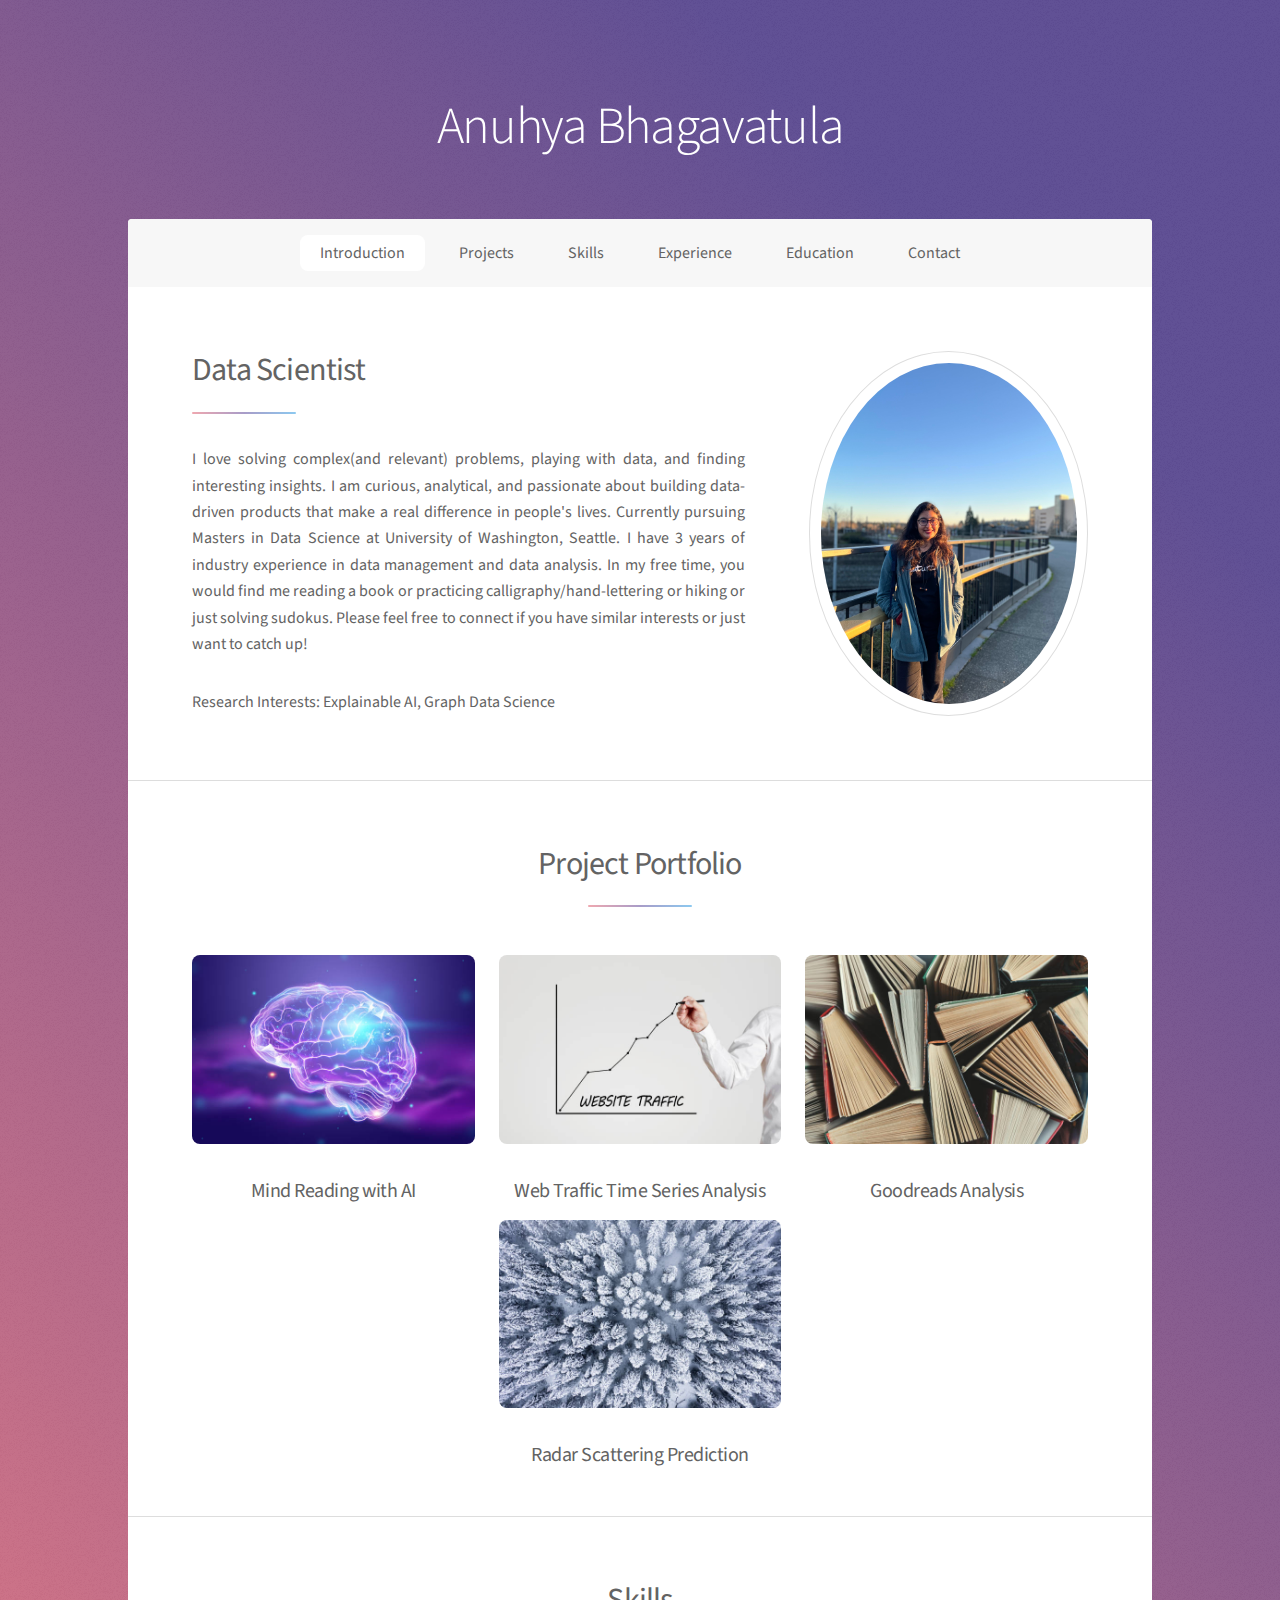
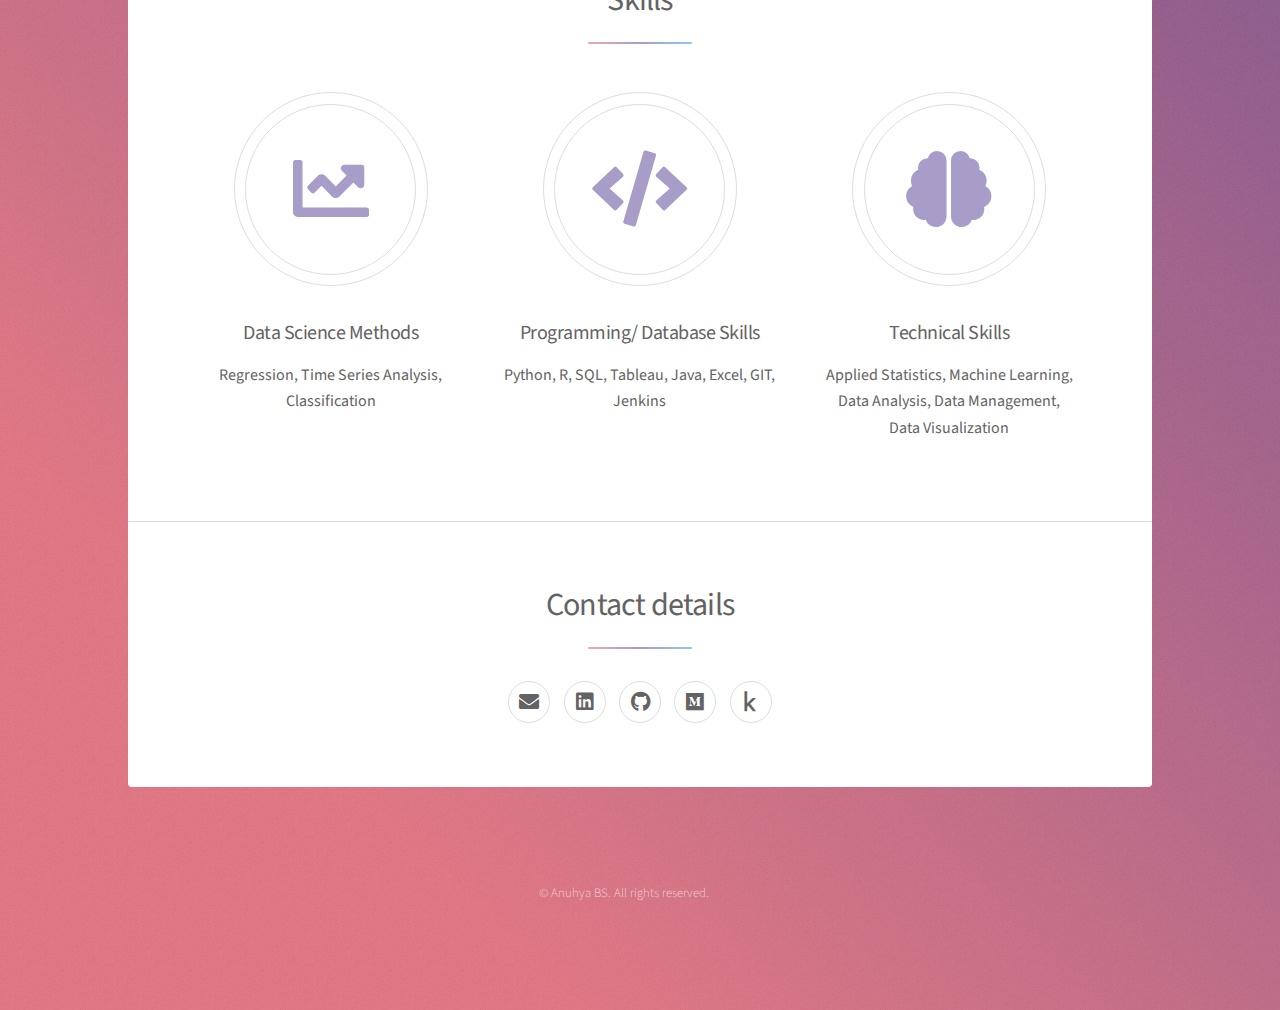
==== commit 20ba5b3d: "Updated Research Interests" ====
--- a/index.html
+++ b/index.html
@@ -58,6 +58,7 @@
 										<!--<ul class="actions">
 											<li><a href="generic.html" class="button">Learn More</a></li>
 										</ul>-->
+										<p><strong>Research Interests: Explainable AI, Graph Data Science</strong></p>
 									</div>
 									<span class="image"><img src="images/intro.jpg" alt="" /></span>
 								</div>
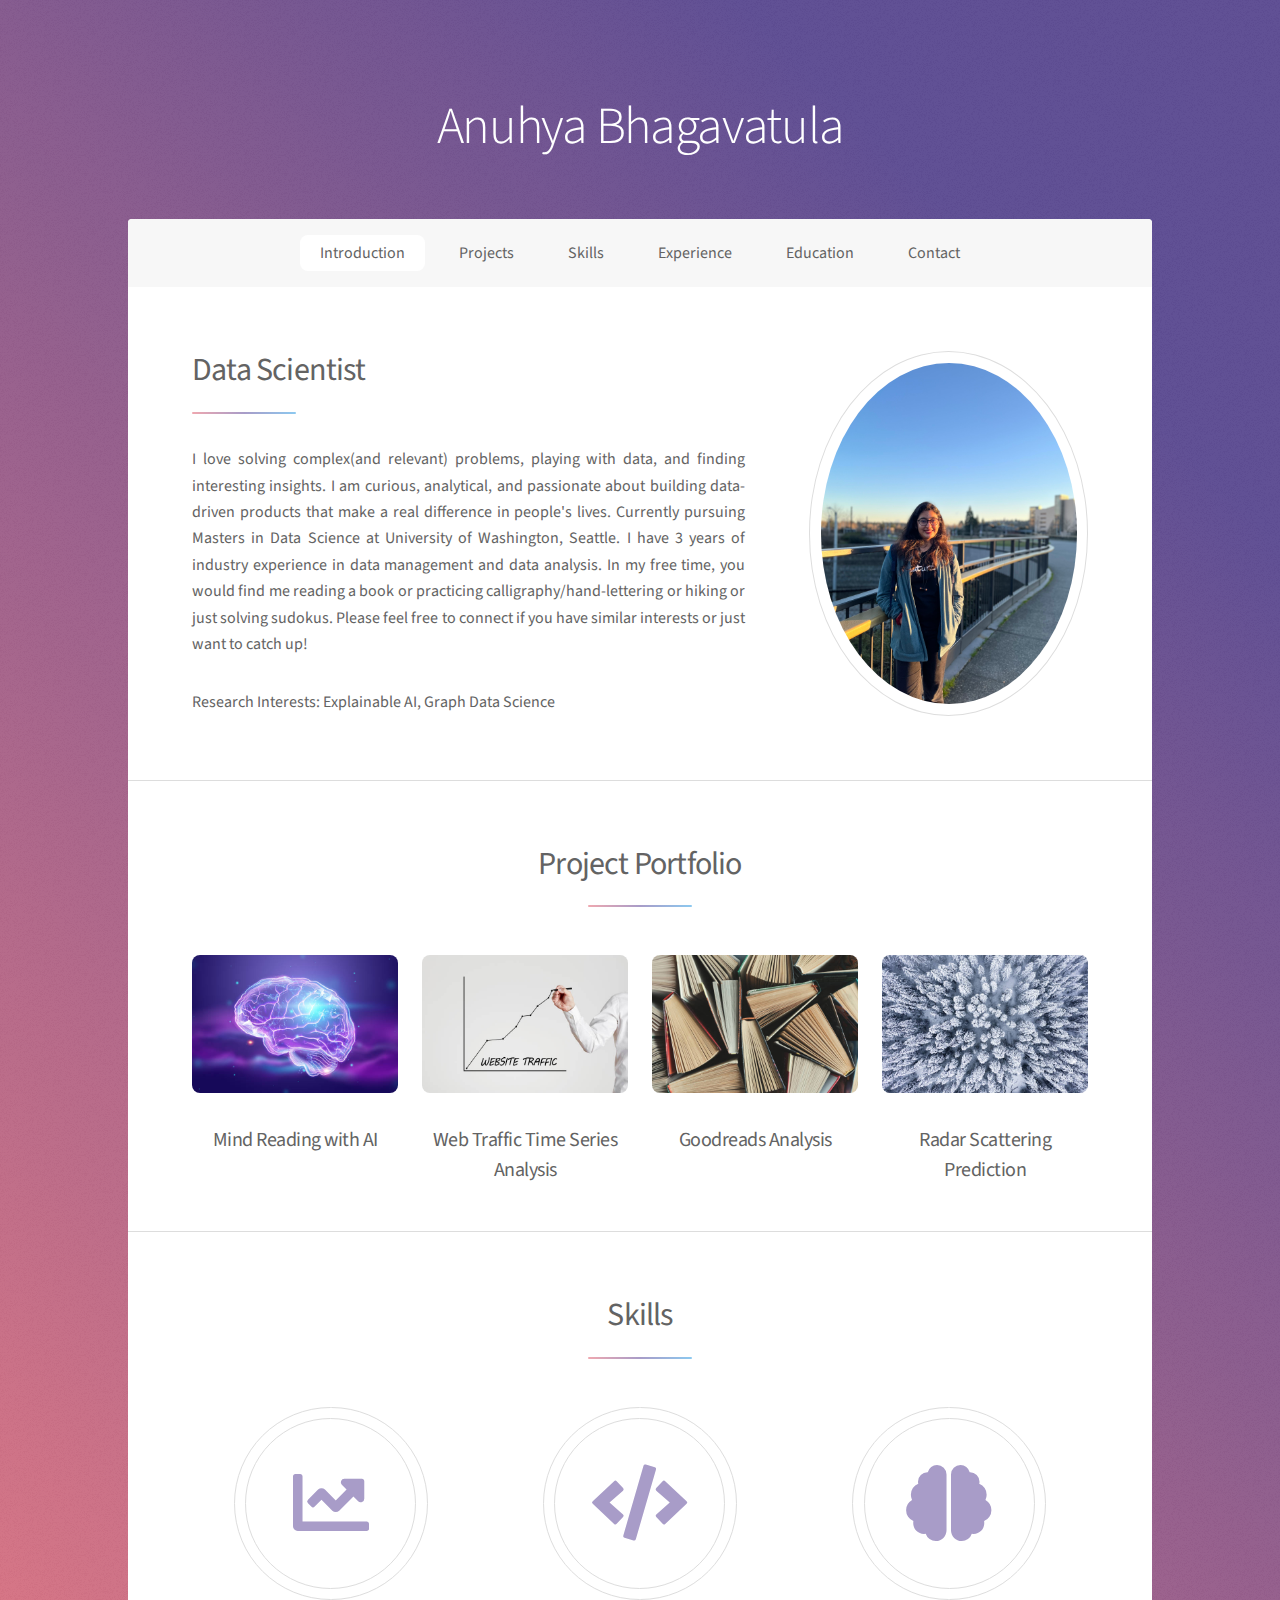
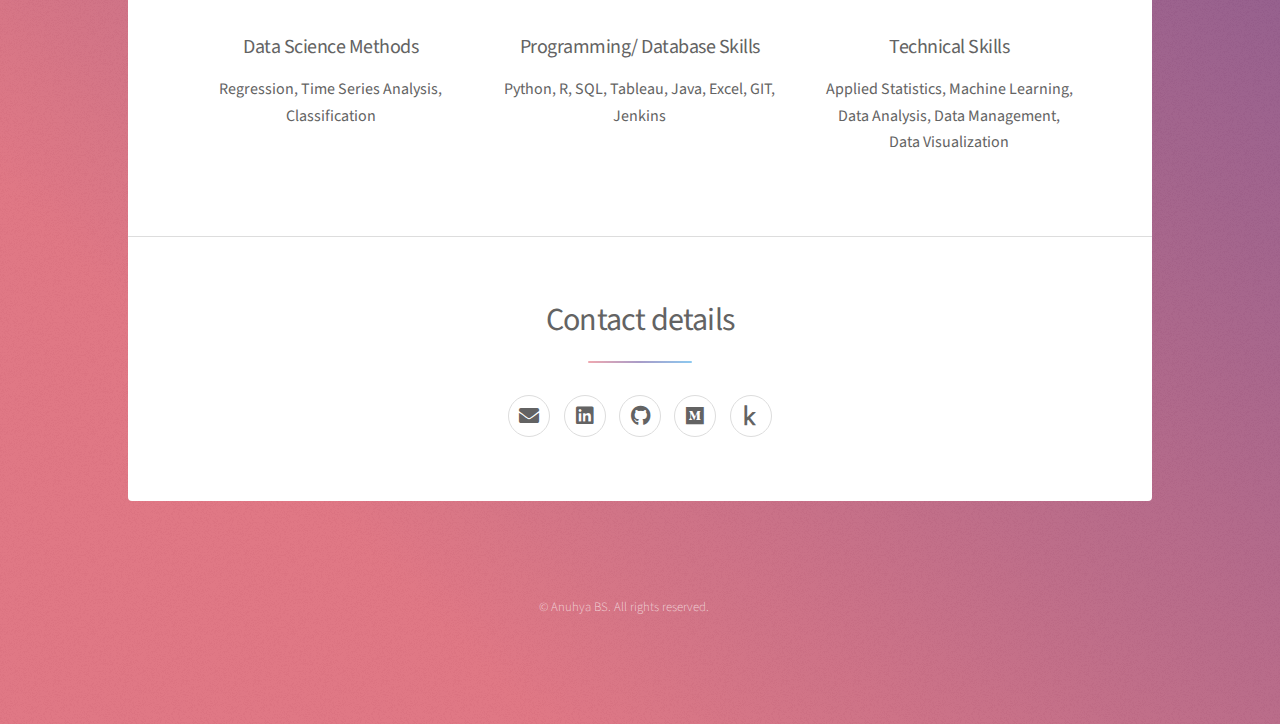
==== commit 6207087e: "Updated Project portfolio layout" ====
--- a/index.html
+++ b/index.html
@@ -72,7 +72,7 @@
 							</header>
 
 							<div class="row">
-								<div class="col-4 col-12-mobile">
+								<div class="col-3 col-12-mobile">
 									<article class="item">
 										<a href="https://github.com/anuhyabs/Mind-Reading-with-AI" class="image fit"><img src="images/brain.jpg" alt="" /></a>
 										<header>
@@ -80,7 +80,7 @@
 										</header>
 									</article>
 								</div>
-								<div class="col-4 col-12-mobile">
+								<div class="col-3 col-12-mobile">
 									<article class="item">
 										<a href="https://github.com/anuhyabs/Web-Traffic-Project" class="image fit"><img src="images/wt.jpg" alt="" /></a>
 										<header>
@@ -88,7 +88,7 @@
 										</header>
 									</article>
 								</div>
-								<div class="col-4 col-12-mobile">
+								<div class="col-3 col-12-mobile">
 									<article class="item">
 										<a href="https://github.com/anuhyabs/Goodreads-Analysis" class="image fit"><img src="images/books.jpg" alt="" /></a>
 										<header>
@@ -96,20 +96,13 @@
 										</header>
 									</article>
 								</div>
-							</div>	
-
-							<div class="row">
-								<div class="col-4 col-12-mobile">
-								</div>
-								<div class="col-4 col-12-mobile">
+								<div class="col-3 col-12-mobile">
 									<article class="item">
 										<a href="https://github.com/anuhyabs/radar_prediction/" class="image fit"><img src="images/snow_radar.jpg" alt="" /></a>
 										<header>
 											<h3><strong>Radar Scattering Prediction</strong></h3>
 										</header>
 									</article>
-								</div>
-								<div class="col-4 col-12-mobile">
 								</div>
 							</div>								
 						</section>
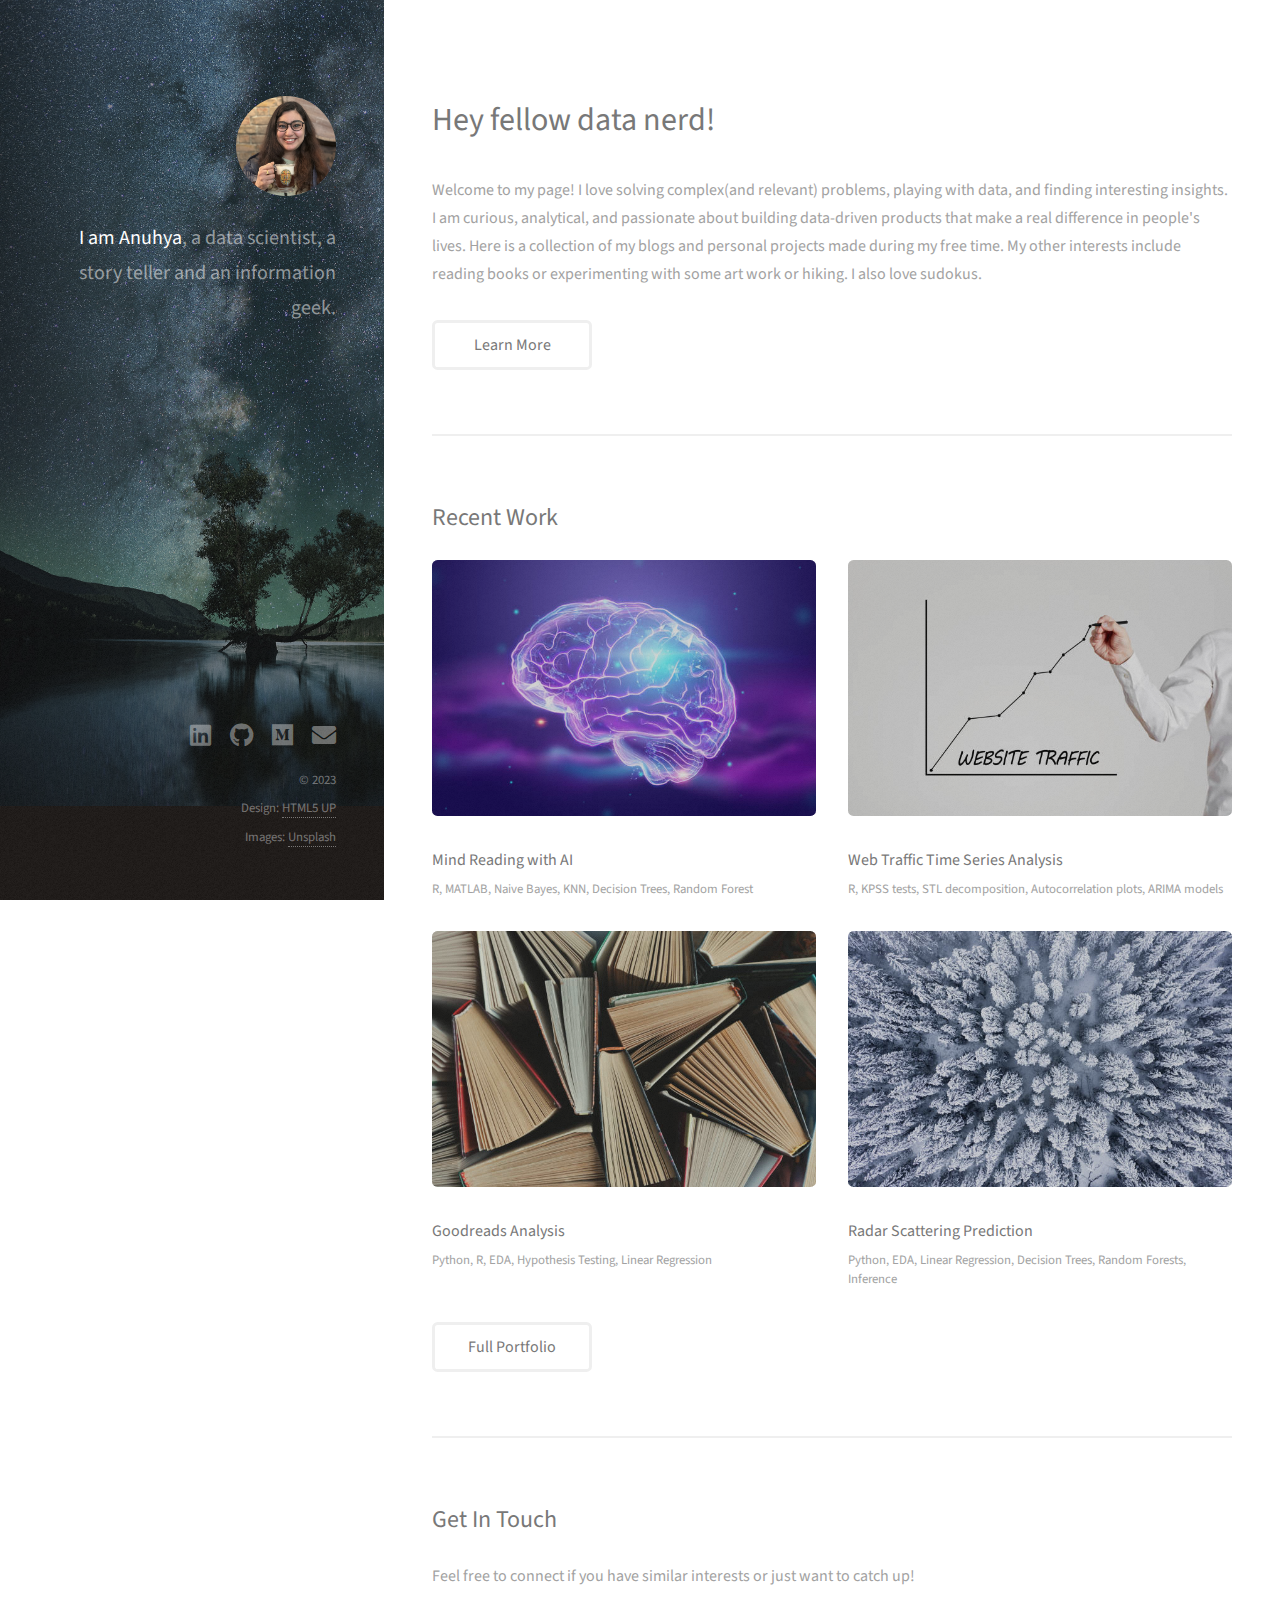
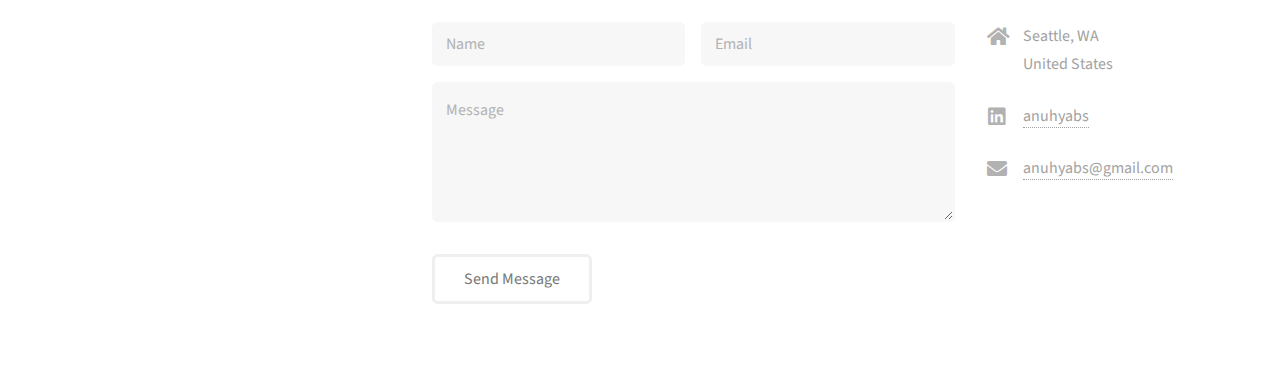
==== commit 0c9a4119: "New portfolio" ====
--- a/index.html
+++ b/index.html
@@ -1,165 +1,452 @@
 <!DOCTYPE HTML>
 <!--
-	Stellar by HTML5 UP
+	Strata by HTML5 UP
 	html5up.net | @ajlkn
 	Free for personal and commercial use under the CCA 3.0 license (html5up.net/license)
 -->
 <html>
 	<head>
-		<title>Anuhya - Portfolio</title>
+		<title>Strata by HTML5 UP</title>
 		<meta charset="utf-8" />
 		<meta name="viewport" content="width=device-width, initial-scale=1, user-scalable=no" />
 		<link rel="stylesheet" href="assets/css/main.css" />
-		<noscript><link rel="stylesheet" href="assets/css/noscript.css" /></noscript>
 	</head>
 	<body class="is-preload">
 
-		<!-- Wrapper -->
-			<div id="wrapper">
-
-				<!-- Header -->
-					<header id="header" class="alt">
-						<!--<span class="logo"><img src="images/logo.svg" alt="" /></span> -->
-						<h1>Anuhya Bhagavatula</h1>
-						<!--<p><strong>Computer Science Engineer and Data Scientist!
-						<br> 3 years of experience in Data Analysis and Management </strong><br />
-						</p>-->
-					</header>
-
-				<!-- Nav -->
-					<nav id="nav">
-						<ul>
-							<li><a href="#intro" class="active"><strong>Introduction</strong></a></li>
-							<li><a href="#third"><strong>Projects</strong> </a></li>
-							<li><a href="#first"><strong>Skills</strong> </a></li>
-							<li><a href="experience.html"><strong>Experience</strong> </a></li>
-							<li><a href="education.html"><strong>Education</strong> </a></li>
-							<li><a href="#second"><strong>Contact</strong> </a></li>
-							<!--<li><a href="#cta">Get Started</a></li>-->
+		<!-- Header -->
+			<header id="header">
+				<div class="inner">
+					<a href="#" class="image avatar"><img src="images/me_4.JPG" alt="" /></a>
+					<h1><strong>I am Anuhya</strong>, a data scientist, <br />
+					a story teller and <br />
+					an information geek.</h1>
+				</div>
+			</header>
+
+		<!-- Main -->
+			<div id="main">
+
+				<!-- One -->
+					<section id="one">
+						<header class="major">
+							<h2>Hey fellow data nerd!<br />
+							</h2>
+						</header>
+						<p> Welcome to my page! I love solving complex(and relevant) problems, playing with data, and finding interesting 
+							insights. I am curious, analytical, and passionate about building data-driven products that 
+							make a real difference in people's lives. Here is a collection of my blogs and personal projects made during my free time. 
+							My other interests include reading books or experimenting with some art work or hiking. I also love sudokus. 
+						</p>
+						<ul class="actions">
+							<li><a href="#" class="button">Learn More</a></li>
 						</ul>
-					</nav>
-
-				<!-- Main -->
-					<div id="main">
-
-						<!-- Introduction -->
-							<section id="intro" class="main">
-								<div class="spotlight">
-									<div class="content">
-										<header class="major">
-											<h1><strong>Data Scientist</strong></h1>
-										</header>
-										<p align = "justify"><strong>I love solving complex(and relevant) problems, playing with data, and finding interesting 
-											insights. I am curious, analytical, and passionate about building data-driven products that 
-											make a real difference in people's lives. Currently pursuing Masters in Data Science at 
-											University of Washington, Seattle. I have 3 years of industry experience in data management 
-											and data analysis. In my free time, you would find me reading a book or practicing 
-											calligraphy/hand-lettering or hiking or just solving sudokus. Please feel free to connect if you have similar interests or just want to catch up!</strong></p>
-										<!--<ul class="actions">
-											<li><a href="generic.html" class="button">Learn More</a></li>
-										</ul>-->
-										<p><strong>Research Interests: Explainable AI, Graph Data Science</strong></p>
-									</div>
-									<span class="image"><img src="images/intro.jpg" alt="" /></span>
-								</div>
-							</section>
-						
-
-						<!-- Third Section -->
-						<section id="third" class="main special">
-							<header class="major">
-								<h1><strong>Project Portfolio</strong></h1>								
-							</header>
-
-							<div class="row">
-								<div class="col-3 col-12-mobile">
-									<article class="item">
-										<a href="https://github.com/anuhyabs/Mind-Reading-with-AI" class="image fit"><img src="images/brain.jpg" alt="" /></a>
-										<header>
-											<h3><strong>Mind Reading with AI</strong></h3>
-										</header>
-									</article>
-								</div>
-								<div class="col-3 col-12-mobile">
-									<article class="item">
-										<a href="https://github.com/anuhyabs/Web-Traffic-Project" class="image fit"><img src="images/wt.jpg" alt="" /></a>
-										<header>
-											<h3><strong>Web Traffic Time Series Analysis</strong></h3>
-										</header>
-									</article>
-								</div>
-								<div class="col-3 col-12-mobile">
-									<article class="item">
-										<a href="https://github.com/anuhyabs/Goodreads-Analysis" class="image fit"><img src="images/books.jpg" alt="" /></a>
-										<header>
-											<h3><strong>Goodreads Analysis</strong></h3>
-										</header>
-									</article>
-								</div>
-								<div class="col-3 col-12-mobile">
-									<article class="item">
-										<a href="https://github.com/anuhyabs/radar_prediction/" class="image fit"><img src="images/snow_radar.jpg" alt="" /></a>
-										<header>
-											<h3><strong>Radar Scattering Prediction</strong></h3>
-										</header>
-									</article>
-								</div>
-							</div>								
-						</section>
-
-						<!-- First Section -->
-							<section id="first" class="main special">
-								<header class="major">
-									<h1><strong>Skills</strong></h1>
-								</header>
-								<ul class="features">
+					</section>
+
+				<!-- Two -->
+					<section id="two">
+						<h2>Recent Work</h2>
+						<div class="row">
+							<article class="col-6 col-12-xsmall work-item">
+								<a href="https://github.com/anuhyabs/Mind-Reading-with-AI" class="image fit thumb"><img src="images/thumbs/brain.jpg" alt="" /></a>
+								<h3>Mind Reading with AI</h3>
+								<p>R, MATLAB, Naive Bayes, KNN, Decision Trees, Random Forest</p>
+							</article>
+							<article class="col-6 col-12-xsmall work-item">
+								<a href="https://github.com/anuhyabs/Web-Traffic-Project" class="image fit thumb"><img src="images/thumbs/wt.jpg" alt="" /></a>
+								<h3>Web Traffic Time Series Analysis</h3>
+								<p>R, KPSS tests, STL decomposition, Autocorrelation plots, ARIMA models</p>
+							</article>
+							<article class="col-6 col-12-xsmall work-item">
+								<a href="https://github.com/anuhyabs/Goodreads-Analysis" class="image fit thumb"><img src="images/thumbs/books.jpg" alt="" /></a>
+								<h3>Goodreads Analysis</h3>
+								<p>Python, R, EDA, Hypothesis Testing, Linear Regression</p>
+							</article>
+							<article class="col-6 col-12-xsmall work-item">
+								<a href="https://github.com/anuhyabs/radar_prediction/" class="image fit thumb"><img src="images/thumbs/snow_radar.jpg" alt="" /></a>
+								<h3>Radar Scattering Prediction</h3>
+								<p>Python, EDA, Linear Regression, Decision Trees, Random Forests, Inference</p>
+							</article>
+						</div>
+						<ul class="actions">
+							<li><a href="#" class="button">Full Portfolio</a></li>
+						</ul>
+					</section>
+
+				<!-- Three -->
+					<section id="three">
+						<h2>Get In Touch</h2>
+						<p> Feel free to connect if you have similar interests or just want to catch up! </p>
+						<div class="row">
+							<div class="col-8 col-12-small">
+								<form method="post" action="#">
+									<div class="row gtr-uniform gtr-50">
+										<div class="col-6 col-12-xsmall"><input type="text" name="name" id="name" placeholder="Name" /></div>
+										<div class="col-6 col-12-xsmall"><input type="email" name="email" id="email" placeholder="Email" /></div>
+										<div class="col-12"><textarea name="message" id="message" placeholder="Message" rows="4"></textarea></div>
+									</div>
+								</form>
+								<ul class="actions">
+									<li><input type="submit" value="Send Message" /></li>
+								</ul>
+							</div>
+							<div class="col-4 col-12-small">
+								<ul class="labeled-icons">
 									<li>
-										<span class="icon solid major style3 fa-chart-line"></span>
-										<h3><b>Data Science Methods</b></h3>
-										<p align="center"><strong>Regression, Time Series Analysis, Classification</strong></p>
+										<h3 class="icon solid fa-home"><span class="label">Address</span></h3>
+										Seattle, WA<br />
+										United States
 									</li>
 									<li>
-										<span class="icon solid major style3 fa-code"></span>
-										<h3><b>Programming/ Database Skills</b></h3>
-										<p align = "center"><strong>Python, R, SQL, Tableau, Java, Excel, GIT, Jenkins</strong></p>
+										<h3 class="icon brands fa-linkedin"><span class="label"></span></h3>
+										<a href="https://www.linkedin.com/in/anuhyabs/">anuhyabs</a>
 									</li>
 									<li>
-										<span class="icon solid major style3 fa-brain"></span>
-										<h3><b>Technical Skills</b></h3>
-										<p align = "center"><strong>Applied Statistics, Machine Learning,<br /> Data Analysis,
-											Data Management,<br /> Data Visualization</strong></p>
-									</li>									
-							</section>
-							<!-- Contact Section -->
-							<section id="second" class="main special">
-								<div class="spotlight">
-									<div class="content">
-										<header class="major">
-											<h1><strong>Contact details</strong></h1>
-										</header>
-										<ul class="icons">
-											<!--<li><a href="#" class="icon brands fa-kaggle alt"><span class="label">Kaggle</span></a></li>-->
-											<li><a href="mailto: anuhyabs@gmail.com" class="icon solid fa-envelope alt"><span class="label">Gmail</span></a></li>
-											<li><a href="https://www.linkedin.com/in/anuhyabs/" class="icon brands fa-linkedin alt"><span class="label">LinkedIn</span></a></li>
-											<li><a href="https://github.com/anuhyabs" class="icon brands fa-github alt"><span class="label">GitHub</span></a></li>
-											<li><a href="https://medium.com/@anuhyabs" class="icon brands fa-medium alt"><span class="label">Medium</span></a></li>
-											<li><a href="https://www.kaggle.com/bsanuhya" class="icon brands fa-kaggle alt"><span class="label">Kaggle</span></a></li>
+										<h3 class="icon solid fa-envelope"><span class="label">Email</span></h3>
+										<a href="mailto: anuhyabs@gmail.com">anuhyabs@gmail.com</a>
+									</li>
+								</ul>
+							</div>
+						</div>
+					</section>
+
+				<!-- Four -->
+				<!--
+					<section id="four">
+						<h2>Elements</h2>
+
+						<section>
+							<h4>Text</h4>
+							<p>This is <b>bold</b> and this is <strong>strong</strong>. This is <i>italic</i> and this is <em>emphasized</em>.
+							This is <sup>superscript</sup> text and this is <sub>subscript</sub> text.
+							This is <u>underlined</u> and this is code: <code>for (;;) { ... }</code>. Finally, <a href="#">this is a link</a>.</p>
+							<hr />
+							<header>
+								<h4>Heading with a Subtitle</h4>
+								<p>Lorem ipsum dolor sit amet nullam id egestas urna aliquam</p>
+							</header>
+							<p>Nunc lacinia ante nunc ac lobortis. Interdum adipiscing gravida odio porttitor sem non mi integer non faucibus ornare mi ut ante amet placerat aliquet. Volutpat eu sed ante lacinia sapien lorem accumsan varius montes viverra nibh in adipiscing blandit tempus accumsan.</p>
+							<header>
+								<h5>Heading with a Subtitle</h5>
+								<p>Lorem ipsum dolor sit amet nullam id egestas urna aliquam</p>
+							</header>
+							<p>Nunc lacinia ante nunc ac lobortis. Interdum adipiscing gravida odio porttitor sem non mi integer non faucibus ornare mi ut ante amet placerat aliquet. Volutpat eu sed ante lacinia sapien lorem accumsan varius montes viverra nibh in adipiscing blandit tempus accumsan.</p>
+							<hr />
+							<h2>Heading Level 2</h2>
+							<h3>Heading Level 3</h3>
+							<h4>Heading Level 4</h4>
+							<h5>Heading Level 5</h5>
+							<h6>Heading Level 6</h6>
+							<hr />
+							<h5>Blockquote</h5>
+							<blockquote>Fringilla nisl. Donec accumsan interdum nisi, quis tincidunt felis sagittis eget tempus euismod. Vestibulum ante ipsum primis in faucibus vestibulum. Blandit adipiscing eu felis iaculis volutpat ac adipiscing accumsan faucibus. Vestibulum ante ipsum primis in faucibus lorem ipsum dolor sit amet nullam adipiscing eu felis.</blockquote>
+							<h5>Preformatted</h5>
+							<pre><code>i = 0;
+
+while (!deck.isInOrder()) {
+print 'Iteration ' + i;
+deck.shuffle();
+i++;
+}
+
+print 'It took ' + i + ' iterations to sort the deck.';</code></pre>
+						</section>
+
+						<section>
+							<h4>Lists</h4>
+							<div class="row">
+								<div class="col-6 col-12-xsmall">
+									<h5>Unordered</h5>
+									<ul>
+										<li>Dolor pulvinar etiam magna etiam.</li>
+										<li>Sagittis adipiscing lorem eleifend.</li>
+										<li>Felis enim feugiat dolore viverra.</li>
+									</ul>
+									<h5>Alternate</h5>
+									<ul class="alt">
+										<li>Dolor pulvinar etiam magna etiam.</li>
+										<li>Sagittis adipiscing lorem eleifend.</li>
+										<li>Felis enim feugiat dolore viverra.</li>
+									</ul>
+								</div>
+								<div class="col-6 col-12-xsmall">
+									<h5>Ordered</h5>
+									<ol>
+										<li>Dolor pulvinar etiam magna etiam.</li>
+										<li>Etiam vel felis at lorem sed viverra.</li>
+										<li>Felis enim feugiat dolore viverra.</li>
+										<li>Dolor pulvinar etiam magna etiam.</li>
+										<li>Etiam vel felis at lorem sed viverra.</li>
+										<li>Felis enim feugiat dolore viverra.</li>
+									</ol>
+									<h5>Icons</h5>
+									<ul class="icons">
+										<li><a href="#" class="icon brands fa-twitter"><span class="label">Twitter</span></a></li>
+										<li><a href="#" class="icon brands fa-facebook-f"><span class="label">Facebook</span></a></li>
+										<li><a href="#" class="icon brands fa-instagram"><span class="label">Instagram</span></a></li>
+										<li><a href="#" class="icon brands fa-github"><span class="label">Github</span></a></li>
+										<li><a href="#" class="icon brands fa-dribbble"><span class="label">Dribbble</span></a></li>
+										<li><a href="#" class="icon brands fa-tumblr"><span class="label">Tumblr</span></a></li>
+									</ul>
+								</div>
+							</div>
+							<h5>Actions</h5>
+							<ul class="actions">
+								<li><a href="#" class="button primary">Default</a></li>
+								<li><a href="#" class="button">Default</a></li>
+							</ul>
+							<ul class="actions small">
+								<li><a href="#" class="button primary small">Small</a></li>
+								<li><a href="#" class="button small">Small</a></li>
+							</ul>
+							<div class="row">
+								<div class="col-6 col-12-small">
+									<ul class="actions stacked">
+										<li><a href="#" class="button primary">Default</a></li>
+										<li><a href="#" class="button">Default</a></li>
+									</ul>
+								</div>
+								<div class="col-6 col-12-small">
+									<ul class="actions stacked">
+										<li><a href="#" class="button primary small">Small</a></li>
+										<li><a href="#" class="button small">Small</a></li>
+									</ul>
+								</div>
+								<div class="col-6 col-12-small">
+									<ul class="actions stacked">
+										<li><a href="#" class="button primary fit">Default</a></li>
+										<li><a href="#" class="button fit">Default</a></li>
+									</ul>
+								</div>
+								<div class="col-6 col-12-small">
+									<ul class="actions stacked">
+										<li><a href="#" class="button primary small fit">Small</a></li>
+										<li><a href="#" class="button small fit">Small</a></li>
+									</ul>
+								</div>
+							</div>
+						</section>
+
+						<section>
+							<h4>Table</h4>
+							<h5>Default</h5>
+							<div class="table-wrapper">
+								<table>
+									<thead>
+										<tr>
+											<th>Name</th>
+											<th>Description</th>
+											<th>Price</th>
+										</tr>
+									</thead>
+									<tbody>
+										<tr>
+											<td>Item One</td>
+											<td>Ante turpis integer aliquet porttitor.</td>
+											<td>29.99</td>
+										</tr>
+										<tr>
+											<td>Item Two</td>
+											<td>Vis ac commodo adipiscing arcu aliquet.</td>
+											<td>19.99</td>
+										</tr>
+										<tr>
+											<td>Item Three</td>
+											<td> Morbi faucibus arcu accumsan lorem.</td>
+											<td>29.99</td>
+										</tr>
+										<tr>
+											<td>Item Four</td>
+											<td>Vitae integer tempus condimentum.</td>
+											<td>19.99</td>
+										</tr>
+										<tr>
+											<td>Item Five</td>
+											<td>Ante turpis integer aliquet porttitor.</td>
+											<td>29.99</td>
+										</tr>
+									</tbody>
+									<tfoot>
+										<tr>
+											<td colspan="2"></td>
+											<td>100.00</td>
+										</tr>
+									</tfoot>
+								</table>
+							</div>
+
+							<h5>Alternate</h5>
+							<div class="table-wrapper">
+								<table class="alt">
+									<thead>
+										<tr>
+											<th>Name</th>
+											<th>Description</th>
+											<th>Price</th>
+										</tr>
+									</thead>
+									<tbody>
+										<tr>
+											<td>Item One</td>
+											<td>Ante turpis integer aliquet porttitor.</td>
+											<td>29.99</td>
+										</tr>
+										<tr>
+											<td>Item Two</td>
+											<td>Vis ac commodo adipiscing arcu aliquet.</td>
+											<td>19.99</td>
+										</tr>
+										<tr>
+											<td>Item Three</td>
+											<td> Morbi faucibus arcu accumsan lorem.</td>
+											<td>29.99</td>
+										</tr>
+										<tr>
+											<td>Item Four</td>
+											<td>Vitae integer tempus condimentum.</td>
+											<td>19.99</td>
+										</tr>
+										<tr>
+											<td>Item Five</td>
+											<td>Ante turpis integer aliquet porttitor.</td>
+											<td>29.99</td>
+										</tr>
+									</tbody>
+									<tfoot>
+										<tr>
+											<td colspan="2"></td>
+											<td>100.00</td>
+										</tr>
+									</tfoot>
+								</table>
+							</div>
+						</section>
+
+						<section>
+							<h4>Buttons</h4>
+							<ul class="actions">
+								<li><a href="#" class="button primary">Primary</a></li>
+								<li><a href="#" class="button">Default</a></li>
+							</ul>
+							<ul class="actions">
+								<li><a href="#" class="button large">Large</a></li>
+								<li><a href="#" class="button">Default</a></li>
+								<li><a href="#" class="button small">Small</a></li>
+							</ul>
+							<ul class="actions fit">
+								<li><a href="#" class="button primary fit">Fit</a></li>
+								<li><a href="#" class="button fit">Fit</a></li>
+							</ul>
+							<ul class="actions fit small">
+								<li><a href="#" class="button primary fit small">Fit + Small</a></li>
+								<li><a href="#" class="button fit small">Fit + Small</a></li>
+							</ul>
+							<ul class="actions">
+								<li><a href="#" class="button primary icon solid fa-download">Icon</a></li>
+								<li><a href="#" class="button icon solid fa-download">Icon</a></li>
+							</ul>
+							<ul class="actions">
+								<li><span class="button primary disabled">Primary</span></li>
+								<li><span class="button disabled">Default</span></li>
+							</ul>
+						</section>
+
+						<section>
+							<h4>Form</h4>
+							<form method="post" action="#">
+								<div class="row gtr-uniform gtr-50">
+									<div class="col-6 col-12-xsmall">
+										<input type="text" name="demo-name" id="demo-name" value="" placeholder="Name" />
+									</div>
+									<div class="col-6 col-12-xsmall">
+										<input type="email" name="demo-email" id="demo-email" value="" placeholder="Email" />
+									</div>
+									<div class="col-12">
+										<select name="demo-category" id="demo-category">
+											<option value="">- Category -</option>
+											<option value="1">Manufacturing</option>
+											<option value="1">Shipping</option>
+											<option value="1">Administration</option>
+											<option value="1">Human Resources</option>
+										</select>
+									</div>
+									<div class="col-4 col-12-small">
+										<input type="radio" id="demo-priority-low" name="demo-priority" checked>
+										<label for="demo-priority-low">Low Priority</label>
+									</div>
+									<div class="col-4 col-12-small">
+										<input type="radio" id="demo-priority-normal" name="demo-priority">
+										<label for="demo-priority-normal">Normal Priority</label>
+									</div>
+									<div class="col-4 col-12-small">
+										<input type="radio" id="demo-priority-high" name="demo-priority">
+										<label for="demo-priority-high">High Priority</label>
+									</div>
+									<div class="col-6 col-12-small">
+										<input type="checkbox" id="demo-copy" name="demo-copy">
+										<label for="demo-copy">Email me a copy of this message</label>
+									</div>
+									<div class="col-6 col-12-small">
+										<input type="checkbox" id="demo-human" name="demo-human" checked>
+										<label for="demo-human">I am a human and not a robot</label>
+									</div>
+									<div class="col-12">
+										<textarea name="demo-message" id="demo-message" placeholder="Enter your message" rows="6"></textarea>
+									</div>
+									<div class="col-12">
+										<ul class="actions">
+											<li><input type="submit" value="Send Message" class="primary" /></li>
+											<li><input type="reset" value="Reset" /></li>
 										</ul>
 									</div>
 								</div>
-							</section>
-					</div>
-				<!-- Footer -->
-					<footer id="footer">
+							</form>
+						</section>
+
+						<section>
+							<h4>Image</h4>
+							<h5>Fit</h5>
+							<div class="box alt">
+								<div class="row gtr-50 gtr-uniform">
+									<div class="col-12"><span class="image fit"><img src="images/fulls/05.jpg" alt="" /></span></div>
+									<div class="col-4"><span class="image fit"><img src="images/thumbs/01.jpg" alt="" /></span></div>
+									<div class="col-4"><span class="image fit"><img src="images/thumbs/02.jpg" alt="" /></span></div>
+									<div class="col-4"><span class="image fit"><img src="images/thumbs/03.jpg" alt="" /></span></div>
+									<div class="col-4"><span class="image fit"><img src="images/thumbs/04.jpg" alt="" /></span></div>
+									<div class="col-4"><span class="image fit"><img src="images/thumbs/05.jpg" alt="" /></span></div>
+									<div class="col-4"><span class="image fit"><img src="images/thumbs/06.jpg" alt="" /></span></div>
+									<div class="col-4"><span class="image fit"><img src="images/thumbs/03.jpg" alt="" /></span></div>
+									<div class="col-4"><span class="image fit"><img src="images/thumbs/02.jpg" alt="" /></span></div>
+									<div class="col-4"><span class="image fit"><img src="images/thumbs/01.jpg" alt="" /></span></div>
+								</div>
+							</div>
+							<h5>Left &amp; Right</h5>
+							<p><span class="image left"><img src="images/avatar.jpg" alt="" /></span>Fringilla nisl. Donec accumsan interdum nisi, quis tincidunt felis sagittis eget. tempus euismod. Vestibulum ante ipsum primis in faucibus vestibulum. Blandit adipiscing eu felis iaculis volutpat ac adipiscing accumsan eu faucibus. Integer ac pellentesque praesent tincidunt felis sagittis eget. tempus euismod. Vestibulum ante ipsum primis in faucibus vestibulum. Blandit adipiscing eu felis iaculis volutpat ac adipiscing accumsan eu faucibus. Integer ac pellentesque praesent. Donec accumsan interdum nisi, quis tincidunt felis sagittis eget. tempus euismod. Vestibulum ante ipsum primis in faucibus vestibulum. Blandit adipiscing eu felis iaculis volutpat ac adipiscing accumsan eu faucibus. Integer ac pellentesque praesent tincidunt felis sagittis eget. tempus euismod. Vestibulum ante ipsum primis in faucibus vestibulum. Blandit adipiscing eu felis iaculis volutpat ac adipiscing accumsan eu faucibus. Integer ac pellentesque praesent.</p>
+							<p><span class="image right"><img src="images/avatar.jpg" alt="" /></span>Fringilla nisl. Donec accumsan interdum nisi, quis tincidunt felis sagittis eget. tempus euismod. Vestibulum ante ipsum primis in faucibus vestibulum. Blandit adipiscing eu felis iaculis volutpat ac adipiscing accumsan eu faucibus. Integer ac pellentesque praesent tincidunt felis sagittis eget. tempus euismod. Vestibulum ante ipsum primis in faucibus vestibulum. Blandit adipiscing eu felis iaculis volutpat ac adipiscing accumsan eu faucibus. Integer ac pellentesque praesent. Donec accumsan interdum nisi, quis tincidunt felis sagittis eget. tempus euismod. Vestibulum ante ipsum primis in faucibus vestibulum. Blandit adipiscing eu felis iaculis volutpat ac adipiscing accumsan eu faucibus. Integer ac pellentesque praesent tincidunt felis sagittis eget. tempus euismod. Vestibulum ante ipsum primis in faucibus vestibulum. Blandit adipiscing eu felis iaculis volutpat ac adipiscing accumsan eu faucibus. Integer ac pellentesque praesent.</p>
+						</section>
+
 					</section>
-						<p class="copyright">&copy; Anuhya BS. All rights reserved.</p>
-					</footer>
+				-->
+
 			</div>
+
+		<!-- Footer -->
+			<footer id="footer">
+				<div class="inner">
+					<ul class="icons">
+						<li><a href="https://www.linkedin.com/in/anuhyabs/" class="icon brands fa-linkedin"><span class="label">LinkedIn</span></a></li>
+						<li><a href="https://github.com/anuhyabs" class="icon brands fa-github"><span class="label">Github</span></a></li>
+						<li><a href="https://medium.com/@anuhyabs" class="icon brands fa-medium"><span class="label">Medium</span></a></li>
+						<li><a href="mailto: anuhyabs@gmail.com" class="icon solid fa-envelope"><span class="label">Email</span></a></li>
+					</ul>
+					<ul class="copyright">
+						<li>&copy; 2023</li><li>Design: <a href="http://html5up.net">HTML5 UP</a></li><li>Images: <a href="https://unsplash.com/">Unsplash</a></li>
+					</ul>
+				</div>
+			</footer>
 
 		<!-- Scripts -->
 			<script src="assets/js/jquery.min.js"></script>
-			<script src="assets/js/jquery.scrollex.min.js"></script>
-			<script src="assets/js/jquery.scrolly.min.js"></script>
+			<script src="assets/js/jquery.poptrox.min.js"></script>
 			<script src="assets/js/browser.min.js"></script>
 			<script src="assets/js/breakpoints.min.js"></script>
 			<script src="assets/js/util.js"></script>
--- a/assets/css/main.css
+++ b/assets/css/main.css
@@ -1,8 +1,8 @@
-@import url(fontawesome-all.min.css);
-@import 'https://fonts.googleapis.com/css?family=Source+Sans+Pro:300,400';
+@import url("fontawesome-all.min.css");
+@import url("https://fonts.googleapis.com/css?family=Source+Sans+Pro:400,400italic");
 
 /*
-	Stellar by HTML5 UP
+	Strata by HTML5 UP
 	html5up.net | @ajlkn
 	Free for personal and commercial use under the CCA 3.0 license (html5up.net/license)
 */
@@ -74,22 +74,6 @@
 
 /* Basic */
 
-	@-ms-viewport {
-		width: device-width;
-	}
-
-	body {
-		-ms-overflow-style: scrollbar;
-	}
-
-	@media screen and (max-width: 480px) {
-
-		html, body {
-			min-width: 320px;
-		}
-
-	}
-
 	html {
 		box-sizing: border-box;
 	}
@@ -99,11 +83,7 @@
 	}
 
 	body {
-		background-color: #935d8c;
-		background-image: url("images/overlay.png"), -moz-linear-gradient(45deg, #e37682 15%, #5f4d93 85%);
-		background-image: url("images/overlay.png"), -webkit-linear-gradient(45deg, #e37682 15%, #5f4d93 85%);
-		background-image: url("images/overlay.png"), -ms-linear-gradient(45deg, #e37682 15%, #5f4d93 85%);
-		background-image: url("images/overlay.png"), linear-gradient(45deg, #e37682 15%, #5f4d93 85%);
+		background: #fff;
 	}
 
 		body.is-preload *, body.is-preload *:before, body.is-preload *:after {
@@ -117,59 +97,32 @@
 			transition: none !important;
 		}
 
-/* Type */
-
-	body {
-		background-color: #935d8c;
-		color: rgba(255, 255, 255, 0.65);
-	}
-
 	body, input, select, textarea {
+		color: #a2a2a2;
 		font-family: "Source Sans Pro", Helvetica, sans-serif;
-		font-size: 17pt;
-		font-weight: 300;
-		line-height: 1.65;
-	}
-
-		@media screen and (max-width: 1680px) {
-
-			body, input, select, textarea {
-				font-size: 14pt;
-			}
-
-		}
-
-		@media screen and (max-width: 1280px) {
-
-			body, input, select, textarea {
-				font-size: 12pt;
-			}
-
-		}
-
-		@media screen and (max-width: 360px) {
-
-			body, input, select, textarea {
-				font-size: 11pt;
-			}
-
-		}
+		font-size: 16pt;
+		font-weight: 400;
+		line-height: 1.75em;
+	}
 
 	a {
-		-moz-transition: color 0.2s ease, border-bottom 0.2s ease;
-		-webkit-transition: color 0.2s ease, border-bottom 0.2s ease;
-		-ms-transition: color 0.2s ease, border-bottom 0.2s ease;
-		transition: color 0.2s ease, border-bottom 0.2s ease;
+		-moz-transition: color 0.2s ease-in-out, border-color 0.2s ease-in-out;
+		-webkit-transition: color 0.2s ease-in-out, border-color 0.2s ease-in-out;
+		-ms-transition: color 0.2s ease-in-out, border-color 0.2s ease-in-out;
+		transition: color 0.2s ease-in-out, border-color 0.2s ease-in-out;
+		border-bottom: dotted 1px;
+		color: #49bf9d;
 		text-decoration: none;
-		border-bottom: dotted 1px;
-		color: inherit;
 	}
 
 		a:hover {
 			border-bottom-color: transparent;
+			color: #49bf9d !important;
+			text-decoration: none;
 		}
 
 	strong, b {
+		color: #787878;
 		font-weight: 400;
 	}
 
@@ -181,23 +134,11 @@
 		margin: 0 0 2em 0;
 	}
 
-		p.content {
-			-moz-columns: 20em 2;
-			-webkit-columns: 20em 2;
-			-ms-columns: 20em 2;
-			columns: 20em 2;
-			-moz-column-gap: 2em;
-			-webkit-column-gap: 2em;
-			-ms-column-gap: 2em;
-			column-gap: 2em;
-			text-align: justify;
-		}
-
 	h1, h2, h3, h4, h5, h6 {
-		font-weight: 300;
-		line-height: 1.5;
-		margin: 0 0 0.7em 0;
-		letter-spacing: -0.025em;
+		color: #787878;
+		font-weight: 400;
+		line-height: 1em;
+		margin: 0 0 1em 0;
 	}
 
 		h1 a, h2 a, h3 a, h4 a, h5 a, h6 a {
@@ -206,36 +147,33 @@
 		}
 
 	h1 {
-		font-size: 2.5em;
-		line-height: 1.2;
+		font-size: 2em;
+		line-height: 1.5em;
 	}
 
 	h2 {
 		font-size: 1.5em;
+		line-height: 1.5em;
 	}
 
 	h3 {
 		font-size: 1.25em;
+		line-height: 1.5em;
 	}
 
 	h4 {
 		font-size: 1.1em;
+		line-height: 1.5em;
 	}
 
 	h5 {
 		font-size: 0.9em;
+		line-height: 1.5em;
 	}
 
 	h6 {
 		font-size: 0.7em;
-	}
-
-	@media screen and (max-width: 736px) {
-
-		h1 {
-			font-size: 2em;
-		}
-
+		line-height: 1.5em;
 	}
 
 	sub {
@@ -250,16 +188,27 @@
 		top: -0.5em;
 	}
 
+	hr {
+		border: 0;
+		border-bottom: solid 2px #efefef;
+		margin: 2em 0;
+	}
+
+		hr.major {
+			margin: 3em 0;
+		}
+
 	blockquote {
-		border-left: solid 4px;
+		border-left: solid 6px #efefef;
 		font-style: italic;
 		margin: 0 0 2em 0;
-		padding: 0.5em 0 0.5em 2em;
+		padding: 0.5em 0 0.5em 1.5em;
 	}
 
 	code {
-		border-radius: 8px;
-		border: solid 1px;
+		background: #f7f7f7;
+		border-radius: 0.35em;
+		border: solid 2px #efefef;
 		font-family: "Courier New", monospace;
 		font-size: 0.9em;
 		margin: 0 0.25em;
@@ -275,21 +224,11 @@
 
 		pre code {
 			display: block;
-			line-height: 1.75;
+			line-height: 1.75em;
 			padding: 1em 1.5em;
 			overflow-x: auto;
 		}
 
-	hr {
-		border: 0;
-		border-bottom: solid 1px;
-		margin: 2em 0;
-	}
-
-		hr.major {
-			margin: 3em 0;
-		}
-
 	.align-left {
 		text-align: left;
 	}
@@ -302,34 +241,54 @@
 		text-align: right;
 	}
 
-	input, select, textarea {
-		color: #ffffff;
-	}
-
-	a:hover {
-		color: #ffffff;
-	}
-
-	strong, b {
-		color: #ffffff;
-	}
-
-	h1, h2, h3, h4, h5, h6 {
-		color: #ffffff;
-	}
-
-	blockquote {
-		border-left-color: rgba(255, 255, 255, 0.35);
-	}
-
-	code {
-		background: rgba(255, 255, 255, 0.075);
-		border-color: rgba(255, 255, 255, 0.35);
-	}
-
-	hr {
-		border-bottom-color: rgba(255, 255, 255, 0.35);
-	}
+/* Container */
+
+	.container {
+		margin: 0 auto;
+		max-width: calc(100% - 4em);
+		width: 100%;
+	}
+
+		.container.xsmall {
+			width: 25%;
+		}
+
+		.container.small {
+			width: 50%;
+		}
+
+		.container.medium {
+			width: 75%;
+		}
+
+		.container.large {
+			width: 125%;
+		}
+
+		.container.xlarge {
+			width: 150%;
+		}
+
+		.container.max {
+			width: 100%;
+		}
+
+		@media screen and (max-width: 980px) {
+
+			.container {
+				width: 100% !important;
+				max-width: 100% !important;
+			}
+
+		}
+
+		@media screen and (max-width: 480px) {
+
+			.container {
+				max-width: calc(100% - 3em);
+			}
+
+		}
 
 /* Row */
 
@@ -491,90 +450,90 @@
 
 		.row.gtr-25 {
 			margin-top: 0;
-			margin-left: -0.375em;
+			margin-left: -0.625em;
 		}
 
 			.row.gtr-25 > * {
-				padding: 0 0 0 0.375em;
+				padding: 0 0 0 0.625em;
 			}
 
 			.row.gtr-25.gtr-uniform {
-				margin-top: -0.375em;
+				margin-top: -0.625em;
 			}
 
 				.row.gtr-25.gtr-uniform > * {
-					padding-top: 0.375em;
+					padding-top: 0.625em;
 				}
 
 		.row.gtr-50 {
 			margin-top: 0;
-			margin-left: -0.75em;
+			margin-left: -1.25em;
 		}
 
 			.row.gtr-50 > * {
-				padding: 0 0 0 0.75em;
+				padding: 0 0 0 1.25em;
 			}
 
 			.row.gtr-50.gtr-uniform {
-				margin-top: -0.75em;
+				margin-top: -1.25em;
 			}
 
 				.row.gtr-50.gtr-uniform > * {
-					padding-top: 0.75em;
+					padding-top: 1.25em;
 				}
 
 		.row {
 			margin-top: 0;
-			margin-left: -1.5em;
+			margin-left: -2.5em;
 		}
 
 			.row > * {
-				padding: 0 0 0 1.5em;
+				padding: 0 0 0 2.5em;
 			}
 
 			.row.gtr-uniform {
-				margin-top: -1.5em;
+				margin-top: -2.5em;
 			}
 
 				.row.gtr-uniform > * {
-					padding-top: 1.5em;
+					padding-top: 2.5em;
 				}
 
 		.row.gtr-150 {
 			margin-top: 0;
-			margin-left: -2.25em;
+			margin-left: -3.75em;
 		}
 
 			.row.gtr-150 > * {
-				padding: 0 0 0 2.25em;
+				padding: 0 0 0 3.75em;
 			}
 
 			.row.gtr-150.gtr-uniform {
-				margin-top: -2.25em;
+				margin-top: -3.75em;
 			}
 
 				.row.gtr-150.gtr-uniform > * {
-					padding-top: 2.25em;
+					padding-top: 3.75em;
 				}
 
 		.row.gtr-200 {
 			margin-top: 0;
-			margin-left: -3em;
+			margin-left: -5em;
 		}
 
 			.row.gtr-200 > * {
-				padding: 0 0 0 3em;
+				padding: 0 0 0 5em;
 			}
 
 			.row.gtr-200.gtr-uniform {
-				margin-top: -3em;
+				margin-top: -5em;
 			}
 
 				.row.gtr-200.gtr-uniform > * {
-					padding-top: 3em;
-				}
-
-		@media screen and (max-width: 1680px) {
+					padding-top: 5em;
+				}
+
+		@media screen and (max-width: 1800px) {
 
 			.row {
 				display: flex;
@@ -734,87 +693,87 @@
 
 				.row.gtr-25 {
 					margin-top: 0;
-					margin-left: -0.375em;
+					margin-left: -0.625em;
 				}
 
 					.row.gtr-25 > * {
-						padding: 0 0 0 0.375em;
+						padding: 0 0 0 0.625em;
 					}
 
 					.row.gtr-25.gtr-uniform {
-						margin-top: -0.375em;
+						margin-top: -0.625em;
 					}
 
 						.row.gtr-25.gtr-uniform > * {
-							padding-top: 0.375em;
+							padding-top: 0.625em;
 						}
 
 				.row.gtr-50 {
 					margin-top: 0;
-					margin-left: -0.75em;
+					margin-left: -1.25em;
 				}
 
 					.row.gtr-50 > * {
-						padding: 0 0 0 0.75em;
+						padding: 0 0 0 1.25em;
 					}
 
 					.row.gtr-50.gtr-uniform {
-						margin-top: -0.75em;
+						margin-top: -1.25em;
 					}
 
 						.row.gtr-50.gtr-uniform > * {
-							padding-top: 0.75em;
+							padding-top: 1.25em;
 						}
 
 				.row {
 					margin-top: 0;
-					margin-left: -1.5em;
+					margin-left: -2.5em;
 				}
 
 					.row > * {
-						padding: 0 0 0 1.5em;
+						padding: 0 0 0 2.5em;
 					}
 
 					.row.gtr-uniform {
-						margin-top: -1.5em;
+						margin-top: -2.5em;
 					}
 
 						.row.gtr-uniform > * {
-							padding-top: 1.5em;
+							padding-top: 2.5em;
 						}
 
 				.row.gtr-150 {
 					margin-top: 0;
-					margin-left: -2.25em;
+					margin-left: -3.75em;
 				}
 
 					.row.gtr-150 > * {
-						padding: 0 0 0 2.25em;
+						padding: 0 0 0 3.75em;
 					}
 
 					.row.gtr-150.gtr-uniform {
-						margin-top: -2.25em;
+						margin-top: -3.75em;
 					}
 
 						.row.gtr-150.gtr-uniform > * {
-							padding-top: 2.25em;
+							padding-top: 3.75em;
 						}
 
 				.row.gtr-200 {
 					margin-top: 0;
-					margin-left: -3em;
+					margin-left: -5em;
 				}
 
 					.row.gtr-200 > * {
-						padding: 0 0 0 3em;
+						padding: 0 0 0 5em;
 					}
 
 					.row.gtr-200.gtr-uniform {
-						margin-top: -3em;
+						margin-top: -5em;
 					}
 
 						.row.gtr-200.gtr-uniform > * {
-							padding-top: 3em;
+							padding-top: 5em;
 						}
 
 		}
@@ -979,87 +938,87 @@
 
 				.row.gtr-25 {
 					margin-top: 0;
-					margin-left: -0.375em;
+					margin-left: -0.5em;
 				}
 
 					.row.gtr-25 > * {
-						padding: 0 0 0 0.375em;
+						padding: 0 0 0 0.5em;
 					}
 
 					.row.gtr-25.gtr-uniform {
-						margin-top: -0.375em;
+						margin-top: -0.5em;
 					}
 
 						.row.gtr-25.gtr-uniform > * {
-							padding-top: 0.375em;
+							padding-top: 0.5em;
 						}
 
 				.row.gtr-50 {
 					margin-top: 0;
-					margin-left: -0.75em;
+					margin-left: -1em;
 				}
 
 					.row.gtr-50 > * {
-						padding: 0 0 0 0.75em;
+						padding: 0 0 0 1em;
 					}
 
 					.row.gtr-50.gtr-uniform {
-						margin-top: -0.75em;
+						margin-top: -1em;
 					}
 
 						.row.gtr-50.gtr-uniform > * {
-							padding-top: 0.75em;
+							padding-top: 1em;
 						}
 
 				.row {
 					margin-top: 0;
-					margin-left: -1.5em;
+					margin-left: -2em;
 				}
 
 					.row > * {
-						padding: 0 0 0 1.5em;
+						padding: 0 0 0 2em;
 					}
 
 					.row.gtr-uniform {
-						margin-top: -1.5em;
+						margin-top: -2em;
 					}
 
 						.row.gtr-uniform > * {
-							padding-top: 1.5em;
+							padding-top: 2em;
 						}
 
 				.row.gtr-150 {
 					margin-top: 0;
-					margin-left: -2.25em;
+					margin-left: -3em;
 				}
 
 					.row.gtr-150 > * {
-						padding: 0 0 0 2.25em;
+						padding: 0 0 0 3em;
 					}
 
 					.row.gtr-150.gtr-uniform {
-						margin-top: -2.25em;
+						margin-top: -3em;
 					}
 
 						.row.gtr-150.gtr-uniform > * {
-							padding-top: 2.25em;
+							padding-top: 3em;
 						}
 
 				.row.gtr-200 {
 					margin-top: 0;
-					margin-left: -3em;
+					margin-left: -4em;
 				}
 
 					.row.gtr-200 > * {
-						padding: 0 0 0 3em;
+						padding: 0 0 0 4em;
 					}
 
 					.row.gtr-200.gtr-uniform {
-						margin-top: -3em;
+						margin-top: -4em;
 					}
 
 						.row.gtr-200.gtr-uniform > * {
-							padding-top: 3em;
+							padding-top: 4em;
 						}
 
 		}
@@ -1224,87 +1183,87 @@
 
 				.row.gtr-25 {
 					margin-top: 0;
-					margin-left: -0.375em;
+					margin-left: -0.5em;
 				}
 
 					.row.gtr-25 > * {
-						padding: 0 0 0 0.375em;
+						padding: 0 0 0 0.5em;
 					}
 
 					.row.gtr-25.gtr-uniform {
-						margin-top: -0.375em;
+						margin-top: -0.5em;
 					}
 
 						.row.gtr-25.gtr-uniform > * {
-							padding-top: 0.375em;
+							padding-top: 0.5em;
 						}
 
 				.row.gtr-50 {
 					margin-top: 0;
-					margin-left: -0.75em;
+					margin-left: -1em;
 				}
 
 					.row.gtr-50 > * {
-						padding: 0 0 0 0.75em;
+						padding: 0 0 0 1em;
 					}
 
 					.row.gtr-50.gtr-uniform {
-						margin-top: -0.75em;
+						margin-top: -1em;
 					}
 
 						.row.gtr-50.gtr-uniform > * {
-							padding-top: 0.75em;
+							padding-top: 1em;
 						}
 
 				.row {
 					margin-top: 0;
-					margin-left: -1.5em;
+					margin-left: -2em;
 				}
 
 					.row > * {
-						padding: 0 0 0 1.5em;
+						padding: 0 0 0 2em;
 					}
 
 					.row.gtr-uniform {
-						margin-top: -1.5em;
+						margin-top: -2em;
 					}
 
 						.row.gtr-uniform > * {
-							padding-top: 1.5em;
+							padding-top: 2em;
 						}
 
 				.row.gtr-150 {
 					margin-top: 0;
-					margin-left: -2.25em;
+					margin-left: -3em;
 				}
 
 					.row.gtr-150 > * {
-						padding: 0 0 0 2.25em;
+						padding: 0 0 0 3em;
 					}
 
 					.row.gtr-150.gtr-uniform {
-						margin-top: -2.25em;
+						margin-top: -3em;
 					}
 
 						.row.gtr-150.gtr-uniform > * {
-							padding-top: 2.25em;
+							padding-top: 3em;
 						}
 
 				.row.gtr-200 {
 					margin-top: 0;
-					margin-left: -3em;
+					margin-left: -4em;
 				}
 
 					.row.gtr-200 > * {
-						padding: 0 0 0 3em;
+						padding: 0 0 0 4em;
 					}
 
 					.row.gtr-200.gtr-uniform {
-						margin-top: -3em;
+						margin-top: -4em;
 					}
 
 						.row.gtr-200.gtr-uniform > * {
-							padding-top: 3em;
+							padding-top: 4em;
 						}
 
 		}
@@ -1469,87 +1428,87 @@
 
 				.row.gtr-25 {
 					margin-top: 0;
-					margin-left: -0.25em;
+					margin-left: -0.375em;
 				}
 
 					.row.gtr-25 > * {
-						padding: 0 0 0 0.25em;
+						padding: 0 0 0 0.375em;
 					}
 
 					.row.gtr-25.gtr-uniform {
-						margin-top: -0.25em;
+						margin-top: -0.375em;
 					}
 
 						.row.gtr-25.gtr-uniform > * {
-							padding-top: 0.25em;
+							padding-top: 0.375em;
 						}
 
 				.row.gtr-50 {
 					margin-top: 0;
-					margin-left: -0.5em;
+					margin-left: -0.75em;
 				}
 
 					.row.gtr-50 > * {
-						padding: 0 0 0 0.5em;
+						padding: 0 0 0 0.75em;
 					}
 
 					.row.gtr-50.gtr-uniform {
-						margin-top: -0.5em;
+						margin-top: -0.75em;
 					}
 
 						.row.gtr-50.gtr-uniform > * {
-							padding-top: 0.5em;
+							padding-top: 0.75em;
 						}
 
 				.row {
 					margin-top: 0;
-					margin-left: -1em;
+					margin-left: -1.5em;
 				}
 
 					.row > * {
-						padding: 0 0 0 1em;
+						padding: 0 0 0 1.5em;
 					}
 
 					.row.gtr-uniform {
-						margin-top: -1em;
+						margin-top: -1.5em;
 					}
 
 						.row.gtr-uniform > * {
-							padding-top: 1em;
+							padding-top: 1.5em;
 						}
 
 				.row.gtr-150 {
 					margin-top: 0;
-					margin-left: -1.5em;
+					margin-left: -2.25em;
 				}
 
 					.row.gtr-150 > * {
-						padding: 0 0 0 1.5em;
+						padding: 0 0 0 2.25em;
 					}
 
 					.row.gtr-150.gtr-uniform {
-						margin-top: -1.5em;
+						margin-top: -2.25em;
 					}
 
 						.row.gtr-150.gtr-uniform > * {
-							padding-top: 1.5em;
+							padding-top: 2.25em;
 						}
 
 				.row.gtr-200 {
 					margin-top: 0;
-					margin-left: -2em;
+					margin-left: -3em;
 				}
 
 					.row.gtr-200 > * {
-						padding: 0 0 0 2em;
+						padding: 0 0 0 3em;
 					}
 
 					.row.gtr-200.gtr-uniform {
-						margin-top: -2em;
+						margin-top: -3em;
 					}
 
 						.row.gtr-200.gtr-uniform > * {
-							padding-top: 2em;
+							padding-top: 3em;
 						}
 
 		}
@@ -1714,277 +1673,126 @@
 
 				.row.gtr-25 {
 					margin-top: 0;
-					margin-left: -0.3125em;
+					margin-left: -0.375em;
 				}
 
 					.row.gtr-25 > * {
-						padding: 0 0 0 0.3125em;
+						padding: 0 0 0 0.375em;
 					}
 
 					.row.gtr-25.gtr-uniform {
-						margin-top: -0.3125em;
+						margin-top: -0.375em;
 					}
 
 						.row.gtr-25.gtr-uniform > * {
-							padding-top: 0.3125em;
+							padding-top: 0.375em;
 						}
 
 				.row.gtr-50 {
 					margin-top: 0;
-					margin-left: -0.625em;
+					margin-left: -0.75em;
 				}
 
 					.row.gtr-50 > * {
-						padding: 0 0 0 0.625em;
+						padding: 0 0 0 0.75em;
 					}
 
 					.row.gtr-50.gtr-uniform {
-						margin-top: -0.625em;
+						margin-top: -0.75em;
 					}
 
 						.row.gtr-50.gtr-uniform > * {
-							padding-top: 0.625em;
+							padding-top: 0.75em;
 						}
 
 				.row {
 					margin-top: 0;
-					margin-left: -1.25em;
+					margin-left: -1.5em;
 				}
 
 					.row > * {
-						padding: 0 0 0 1.25em;
+						padding: 0 0 0 1.5em;
 					}
 
 					.row.gtr-uniform {
-						margin-top: -1.25em;
+						margin-top: -1.5em;
 					}
 
 						.row.gtr-uniform > * {
-							padding-top: 1.25em;
+							padding-top: 1.5em;
 						}
 
 				.row.gtr-150 {
 					margin-top: 0;
-					margin-left: -1.875em;
+					margin-left: -2.25em;
 				}
 
 					.row.gtr-150 > * {
-						padding: 0 0 0 1.875em;
+						padding: 0 0 0 2.25em;
 					}
 
 					.row.gtr-150.gtr-uniform {
-						margin-top: -1.875em;
+						margin-top: -2.25em;
 					}
 
 						.row.gtr-150.gtr-uniform > * {
-							padding-top: 1.875em;
+							padding-top: 2.25em;
 						}
 
 				.row.gtr-200 {
 					margin-top: 0;
-					margin-left: -2.5em;
+					margin-left: -3em;
 				}
 
 					.row.gtr-200 > * {
-						padding: 0 0 0 2.5em;
+						padding: 0 0 0 3em;
 					}
 
 					.row.gtr-200.gtr-uniform {
-						margin-top: -2.5em;
+						margin-top: -3em;
 					}
 
 						.row.gtr-200.gtr-uniform > * {
-							padding-top: 2.5em;
+							padding-top: 3em;
 						}
 
 		}
 
-/* Box */
-
-	.box {
-		border-radius: 8px;
-		border: solid;
-		margin-bottom: 2em;
-		padding: 1.5em;
-	}
-
-		.box > :last-child,
-		.box > :last-child > :last-child,
-		.box > :last-child > :last-child > :last-child {
-			margin-bottom: 0;
-		}
-
-		.box.alt {
-			border: 0;
-			border-radius: 0;
-			padding: 0;
-		}
-
-	.box {
-		border-color: rgba(255, 255, 255, 0.35);
-	}
-
-/* Button */
-
-	input[type="submit"],
-	input[type="reset"],
-	input[type="button"],
-	button,
-	.button {
-		-moz-appearance: none;
-		-webkit-appearance: none;
-		-ms-appearance: none;
-		appearance: none;
-		-moz-transition: background-color 0.2s ease-in-out, color 0.2s ease-in-out;
-		-webkit-transition: background-color 0.2s ease-in-out, color 0.2s ease-in-out;
-		-ms-transition: background-color 0.2s ease-in-out, color 0.2s ease-in-out;
-		transition: background-color 0.2s ease-in-out, color 0.2s ease-in-out;
-		border-radius: 8px;
-		border: 0;
-		cursor: pointer;
-		display: inline-block;
-		font-weight: 300;
-		height: 2.75em;
-		line-height: 2.75em;
-		min-width: 9.25em;
-		padding: 0 1.5em;
+/* Section/Article */
+
+	section.special, article.special {
 		text-align: center;
-		text-decoration: none;
-		white-space: nowrap;
-	}
-
-		input[type="submit"].icon,
-		input[type="reset"].icon,
-		input[type="button"].icon,
-		button.icon,
-		.button.icon {
-			padding-left: 1.35em;
-		}
-
-			input[type="submit"].icon:before,
-			input[type="reset"].icon:before,
-			input[type="button"].icon:before,
-			button.icon:before,
-			.button.icon:before {
-				margin-right: 0.5em;
-			}
-
-		input[type="submit"].fit,
-		input[type="reset"].fit,
-		input[type="button"].fit,
-		button.fit,
-		.button.fit {
-			width: 100%;
-		}
-
-		input[type="submit"].small,
-		input[type="reset"].small,
-		input[type="button"].small,
-		button.small,
-		.button.small {
-			font-size: 0.8em;
-		}
-
-		input[type="submit"].large,
-		input[type="reset"].large,
-		input[type="button"].large,
-		button.large,
-		.button.large {
-			font-size: 1.35em;
-		}
-
-		input[type="submit"].disabled, input[type="submit"]:disabled,
-		input[type="reset"].disabled,
-		input[type="reset"]:disabled,
-		input[type="button"].disabled,
-		input[type="button"]:disabled,
-		button.disabled,
-		button:disabled,
-		.button.disabled,
-		.button:disabled {
-			pointer-events: none;
-			opacity: 0.25;
-		}
-
-		@media screen and (max-width: 736px) {
-
-			input[type="submit"],
-			input[type="reset"],
-			input[type="button"],
-			button,
-			.button {
-				min-width: 0;
-			}
-
-		}
-
-	input[type="submit"],
-	input[type="reset"],
-	input[type="button"],
-	button,
-	.button {
-		background-color: transparent;
-		box-shadow: inset 0 0 0 1px rgba(255, 255, 255, 0.35);
-		color: #ffffff !important;
-	}
-
-		input[type="submit"]:hover,
-		input[type="reset"]:hover,
-		input[type="button"]:hover,
-		button:hover,
-		.button:hover {
-			background-color: rgba(255, 255, 255, 0.075);
-		}
-
-		input[type="submit"]:active,
-		input[type="reset"]:active,
-		input[type="button"]:active,
-		button:active,
-		.button:active {
-			background-color: rgba(255, 255, 255, 0.2);
-		}
-
-		input[type="submit"].icon:before,
-		input[type="reset"].icon:before,
-		input[type="button"].icon:before,
-		button.icon:before,
-		.button.icon:before {
-			color: rgba(255, 255, 255, 0.5);
-		}
-
-		input[type="submit"].primary,
-		input[type="reset"].primary,
-		input[type="button"].primary,
-		button.primary,
-		.button.primary {
-			background-color: #8cc9f0;
-			color: #ffffff !important;
-			box-shadow: none;
-		}
-
-			input[type="submit"].primary:hover,
-			input[type="reset"].primary:hover,
-			input[type="button"].primary:hover,
-			button.primary:hover,
-			.button.primary:hover {
-				background-color: #9acff2;
-			}
-
-			input[type="submit"].primary:active,
-			input[type="reset"].primary:active,
-			input[type="button"].primary:active,
-			button.primary:active,
-			.button.primary:active {
-				background-color: #7ec3ee;
-			}
-
-			input[type="submit"].primary.icon:before,
-			input[type="reset"].primary.icon:before,
-			input[type="button"].primary.icon:before,
-			button.primary.icon:before,
-			.button.primary.icon:before {
-				color: #ffffff !important;
-			}
+	}
+
+	header p {
+		color: #b2b2b2;
+		position: relative;
+		margin: 0 0 1.5em 0;
+	}
+
+	header h2 + p {
+		font-size: 1.25em;
+		margin-top: -1em;
+		line-height: 1.5em;
+	}
+
+	header h3 + p {
+		font-size: 1.1em;
+		margin-top: -0.8em;
+		line-height: 1.5em;
+	}
+
+	header h4 + p,
+	header h5 + p,
+	header h6 + p {
+		font-size: 0.9em;
+		margin-top: -0.6em;
+		line-height: 1.5em;
+	}
+
+	header.major h2 {
+		font-size: 2em;
+	}
 
 /* Form */
 
@@ -1993,6 +1801,7 @@
 	}
 
 	label {
+		color: #787878;
 		display: block;
 		font-size: 0.9em;
 		font-weight: 400;
@@ -2008,12 +1817,13 @@
 		-webkit-appearance: none;
 		-ms-appearance: none;
 		appearance: none;
-		border-radius: 8px;
-		border: solid 1px;
+		background: #f7f7f7;
+		border-radius: 0.35em;
+		border: solid 2px transparent;
 		color: inherit;
 		display: block;
 		outline: 0;
-		padding: 0 1em;
+		padding: 0 0.75em;
 		text-decoration: none;
 		width: 100%;
 	}
@@ -2026,7 +1836,16 @@
 			box-shadow: none;
 		}
 
+		input[type="text"]:focus,
+		input[type="password"]:focus,
+		input[type="email"]:focus,
+		select:focus,
+		textarea:focus {
+			border-color: #49bf9d;
+		}
+
 	select {
+		background-image: url("data:image/svg+xml;charset=utf8,%3Csvg xmlns='http://www.w3.org/2000/svg' width='40' height='40' preserveAspectRatio='none' viewBox='0 0 40 40'%3E%3Cpath d='M9.4,12.3l10.4,10.4l10.4-10.4c0.2-0.2,0.5-0.4,0.9-0.4c0.3,0,0.6,0.1,0.9,0.4l3.3,3.3c0.2,0.2,0.4,0.5,0.4,0.9 c0,0.4-0.1,0.6-0.4,0.9L20.7,31.9c-0.2,0.2-0.5,0.4-0.9,0.4c-0.3,0-0.6-0.1-0.9-0.4L4.3,17.3c-0.2-0.2-0.4-0.5-0.4-0.9 c0-0.4,0.1-0.6,0.4-0.9l3.3-3.3c0.2-0.2,0.5-0.4,0.9-0.4S9.1,12.1,9.4,12.3z' fill='%23dfdfdf' /%3E%3C/svg%3E");
 		background-size: 1.25rem;
 		background-repeat: no-repeat;
 		background-position: calc(100% - 1rem) center;
@@ -2035,6 +1854,11 @@
 		text-overflow: ellipsis;
 	}
 
+		select option {
+			color: #787878;
+			background: #fff;
+		}
+
 		select:focus::-ms-value {
 			background-color: transparent;
 		}
@@ -2051,7 +1875,7 @@
 	}
 
 	textarea {
-		padding: 0.75em 1em;
+		padding: 0.75em;
 	}
 
 	input[type="checkbox"],
@@ -2071,10 +1895,11 @@
 		input[type="checkbox"] + label,
 		input[type="radio"] + label {
 			text-decoration: none;
+			color: #a2a2a2;
 			cursor: pointer;
 			display: inline-block;
 			font-size: 1em;
-			font-weight: 300;
+			font-weight: 400;
 			padding-left: 2.4em;
 			padding-right: 0.75em;
 			position: relative;
@@ -2096,14 +1921,15 @@
 
 			input[type="checkbox"] + label:before,
 			input[type="radio"] + label:before {
-				border-radius: 8px;
-				border: solid 1px;
+				background: #f7f7f7;
+				border-radius: 0.35em;
+				border: solid 2px transparent;
 				content: '';
 				display: inline-block;
 				font-size: 0.8em;
 				height: 2.0625em;
 				left: 0;
-				line-height: 2.0625em;
+				line-height: 1.85625em;
 				position: absolute;
 				text-align: center;
 				top: 0;
@@ -2112,11 +1938,19 @@
 
 		input[type="checkbox"]:checked + label:before,
 		input[type="radio"]:checked + label:before {
+			background: #787878;
+			border-color: #787878;
+			color: #fff;
 			content: '\f00c';
 		}
 
+		input[type="checkbox"]:focus + label:before,
+		input[type="radio"]:focus + label:before {
+			border-color: #49bf9d;
+		}
+
 	input[type="checkbox"] + label:before {
-		border-radius: 8px;
+		border-radius: 0.35em;
 	}
 
 	input[type="radio"] + label:before {
@@ -2124,104 +1958,50 @@
 	}
 
 	::-webkit-input-placeholder {
+		color: #b2b2b2 !important;
 		opacity: 1.0;
 	}
 
 	:-moz-placeholder {
+		color: #b2b2b2 !important;
 		opacity: 1.0;
 	}
 
 	::-moz-placeholder {
+		color: #b2b2b2 !important;
 		opacity: 1.0;
 	}
 
 	:-ms-input-placeholder {
+		color: #b2b2b2 !important;
 		opacity: 1.0;
 	}
 
-	label {
-		color: #ffffff;
-	}
-
-	input[type="text"],
-	input[type="password"],
-	input[type="email"],
-	select,
-	textarea {
-		background-color: rgba(255, 255, 255, 0.075);
-		border-color: rgba(255, 255, 255, 0.35);
-	}
-
-		input[type="text"]:focus,
-		input[type="password"]:focus,
-		input[type="email"]:focus,
-		select:focus,
-		textarea:focus {
-			border-color: #8cc9f0;
-			box-shadow: 0 0 0 1px #8cc9f0;
-		}
-
-	select {
-		background-image: url("data:image/svg+xml;charset=utf8,%3Csvg xmlns='http://www.w3.org/2000/svg' width='40' height='40' preserveAspectRatio='none' viewBox='0 0 40 40'%3E%3Cpath d='M9.4,12.3l10.4,10.4l10.4-10.4c0.2-0.2,0.5-0.4,0.9-0.4c0.3,0,0.6,0.1,0.9,0.4l3.3,3.3c0.2,0.2,0.4,0.5,0.4,0.9 c0,0.4-0.1,0.6-0.4,0.9L20.7,31.9c-0.2,0.2-0.5,0.4-0.9,0.4c-0.3,0-0.6-0.1-0.9-0.4L4.3,17.3c-0.2-0.2-0.4-0.5-0.4-0.9 c0-0.4,0.1-0.6,0.4-0.9l3.3-3.3c0.2-0.2,0.5-0.4,0.9-0.4S9.1,12.1,9.4,12.3z' fill='rgba(255, 255, 255, 0.35)' /%3E%3C/svg%3E");
-	}
-
-		select option {
-			color: #ffffff;
-			background: #935d8c;
-		}
-
-	input[type="checkbox"] + label,
-	input[type="radio"] + label {
-		color: rgba(255, 255, 255, 0.65);
-	}
-
-		input[type="checkbox"] + label:before,
-		input[type="radio"] + label:before {
-			background: rgba(255, 255, 255, 0.075);
-			border-color: rgba(255, 255, 255, 0.35);
-		}
-
-	input[type="checkbox"]:checked + label:before,
-	input[type="radio"]:checked + label:before {
-		background-color: #ffffff;
-		border-color: #ffffff;
-		color: #935d8c;
-	}
-
-	input[type="checkbox"]:focus + label:before,
-	input[type="radio"]:focus + label:before {
-		border-color: #8cc9f0;
-		box-shadow: 0 0 0 1px #8cc9f0;
-	}
-
-	::-webkit-input-placeholder {
-		color: rgba(255, 255, 255, 0.5) !important;
-	}
-
-	:-moz-placeholder {
-		color: rgba(255, 255, 255, 0.5) !important;
-	}
-
-	::-moz-placeholder {
-		color: rgba(255, 255, 255, 0.5) !important;
-	}
-
-	:-ms-input-placeholder {
-		color: rgba(255, 255, 255, 0.5) !important;
-	}
-
-	.formerize-placeholder {
-		color: rgba(255, 255, 255, 0.5) !important;
-	}
+/* Box */
+
+	.box {
+		border-radius: 0.35em;
+		border: solid 2px #efefef;
+		margin-bottom: 2em;
+		padding: 1.5em;
+	}
+
+		.box > :last-child,
+		.box > :last-child > :last-child,
+		.box > :last-child > :last-child > :last-child {
+			margin-bottom: 0;
+		}
+
+		.box.alt {
+			border: 0;
+			border-radius: 0;
+			padding: 0;
+		}
 
 /* Icon */
 
 	.icon {
 		text-decoration: none;
-		-moz-transition: background-color 0.2s ease-in-out, color 0.2s ease-in-out;
-		-webkit-transition: background-color 0.2s ease-in-out, color 0.2s ease-in-out;
-		-ms-transition: background-color 0.2s ease-in-out, color 0.2s ease-in-out;
-		transition: background-color 0.2s ease-in-out, color 0.2s ease-in-out;
 		border-bottom: none;
 		position: relative;
 	}
@@ -2244,7 +2024,7 @@
 		}
 
 		.icon:before {
-			line-height: solid;
+			line-height: inherit;
 		}
 
 		.icon.solid:before {
@@ -2255,132 +2035,73 @@
 			font-family: 'Font Awesome 5 Brands';
 		}
 
-		.icon.major {
-			border: solid 1px;
-			display: inline-block;
-			border-radius: 100%;
-			padding: 0.65em;
-			margin: 0 0 2em 0;
-			cursor: default;
-		}
-
-			.icon.major:before {
-				display: inline-block;
-				font-size: 6.25rem;
-				width: 2.25em;
-				height: 2.25em;
-				line-height: 2.2em;
-				border-radius: 100%;
-				border: solid 1px;
-				text-align: center;
-			}
-
-		.icon.alt {
-			display: inline-block;
-			border: solid 1px;
-			border-radius: 100%;
-		}
-
-			.icon.alt:before {
-				display: block;
-				font-size: 1.25em;
-				width: 2em;
-				height: 2em;
-				text-align: center;
-				line-height: 2em;
-			}
-
-		.icon.style1 {
-			color: #efa8b0;
-		}
-
-		.icon.style2 {
-			color: #c79cc8;
-		}
-
-		.icon.style3 {
-			color: #a89cc8;
-		}
-
-		.icon.style4 {
-			color: #9bb2e1;
-		}
-
-		.icon.style5 {
-			color: #8cc9f0;
-		}
-
-		@media screen and (max-width: 1680px) {
-
-			.icon.major:before {
-				font-size: 5.5rem;
-			}
-
-		}
-
-		@media screen and (max-width: 1280px) {
-
-			.icon.major:before {
-				font-size: 4.75rem;
-			}
-
-		}
-
-		@media screen and (max-width: 736px) {
-
-			.icon.major {
-				margin: 0 0 1.5em 0;
-				padding: 0.35em;
-			}
-
-				.icon.major:before {
-					font-size: 3.5rem;
-				}
-
-		}
-
-	.icon.major {
-		border-color: rgba(255, 255, 255, 0.35);
-	}
-
-		.icon.major:before {
-			border-color: rgba(255, 255, 255, 0.35);
-		}
-
-	.icon.alt {
-		border-color: rgba(255, 255, 255, 0.35);
-		color: #ffffff;
-	}
-
-		.icon.alt:hover {
-			background-color: rgba(255, 255, 255, 0.075);
-		}
-
-		.icon.alt:active {
-			background-color: rgba(255, 255, 255, 0.2);
-		}
-
 /* Image */
 
 	.image {
-		border-radius: 8px;
+		border-radius: 0.35em;
 		border: 0;
 		display: inline-block;
 		position: relative;
 	}
 
+		.image:before {
+			-moz-transition: opacity 0.2s ease-in-out;
+			-webkit-transition: opacity 0.2s ease-in-out;
+			-ms-transition: opacity 0.2s ease-in-out;
+			transition: opacity 0.2s ease-in-out;
+			background: url("images/overlay.png");
+			border-radius: 0.35em;
+			content: '';
+			display: block;
+			height: 100%;
+			left: 0;
+			opacity: 0.5;
+			position: absolute;
+			top: 0;
+			width: 100%;
+		}
+
+		.image.thumb {
+			text-align: center;
+		}
+
+			.image.thumb:after {
+				-moz-transition: opacity 0.2s ease-in-out;
+				-webkit-transition: opacity 0.2s ease-in-out;
+				-ms-transition: opacity 0.2s ease-in-out;
+				transition: opacity 0.2s ease-in-out;
+				border-radius: 0.35em;
+				border: solid 3px rgba(255, 255, 255, 0.5);
+				color: #fff;
+				content: 'View';
+				display: inline-block;
+				font-size: 0.8em;
+				font-weight: 400;
+				left: 50%;
+				line-height: 2.25em;
+				margin: -1.25em 0 0 -3em;
+				opacity: 0;
+				padding: 0 1.5em;
+				position: absolute;
+				text-align: center;
+				text-decoration: none;
+				top: 50%;
+				white-space: nowrap;
+			}
+
+			.image.thumb:hover:after {
+				opacity: 1.0;
+			}
+
+			.image.thumb:hover:before {
+				background: url("images/overlay.png"), url("images/overlay.png");
+				opacity: 1.0;
+			}
+
 		.image img {
-			border-radius: 8px;
+			border-radius: 0.35em;
 			display: block;
 		}
-
-		.image.left, .image.right {
-			max-width: 40%;
-		}
-
-			.image.left img, .image.right img {
-				width: 100%;
-			}
 
 		.image.left {
 			float: left;
@@ -2394,6 +2115,14 @@
 			top: 0.25em;
 		}
 
+		.image.left, .image.right {
+			max-width: 40%;
+		}
+
+			.image.left img, .image.right img {
+				width: 100%;
+			}
+
 		.image.fit {
 			display: block;
 			margin: 0 0 2em 0;
@@ -2404,20 +2133,18 @@
 				width: 100%;
 			}
 
-		.image.main {
-			display: block;
-			margin: 0 0 3em 0;
-			width: 100%;
-		}
-
-			.image.main img {
+		.image.avatar {
+			border-radius: 100%;
+		}
+
+			.image.avatar:before {
+				display: none;
+			}
+
+			.image.avatar img {
+				border-radius: 100%;
 				width: 100%;
 			}
-
-		.image.edu {
-			display: block;
-			margin: 0 0 3em 0;
-		}
 
 /* List */
 
@@ -2447,7 +2174,7 @@
 		}
 
 			ul.alt li {
-				border-top: solid 1px;
+				border-top: solid 2px #efefef;
 				padding: 0.5em 0;
 			}
 
@@ -2460,41 +2187,57 @@
 		margin: 0 0 2em 0;
 	}
 
-		dl dt {
-			display: block;
-			font-weight: 400;
-			margin: 0 0 1em 0;
-		}
-
-		dl dd {
-			margin-left: 2em;
-		}
-
-		dl.alt dt {
-			display: block;
-			width: 3em;
-			margin: 0;
-			clear: left;
-			float: left;
-		}
-
-		dl.alt dd {
-			margin: 0 0 0.85em 5.5em;
-		}
-
-		dl.alt:after {
-			content: '';
-			display: block;
-			clear: both;
-		}
-
-	ul.alt li {
-		border-top-color: rgba(255, 255, 255, 0.35);
-	}
-
-	dl dt {
-		color: #ffffff;
-	}
+/* Icons */
+
+	ul.icons {
+		cursor: default;
+		list-style: none;
+		padding-left: 0;
+	}
+
+		ul.icons li {
+			display: inline-block;
+			padding: 0 1em 0 0;
+		}
+
+			ul.icons li:last-child {
+				padding-right: 0;
+			}
+
+			ul.icons li .icon:before {
+				font-size: 1.5em;
+			}
+
+/* Labeled Icons */
+
+	ul.labeled-icons {
+		list-style: none;
+		padding: 0;
+	}
+
+		ul.labeled-icons li {
+			line-height: 1.75em;
+			margin: 1.5em 0 0 0;
+			padding-left: 2.25em;
+			position: relative;
+		}
+
+			ul.labeled-icons li:first-child {
+				margin-top: 0;
+			}
+
+			ul.labeled-icons li a {
+				color: inherit;
+			}
+
+			ul.labeled-icons li h3 {
+				color: #b2b2b2;
+				left: 0;
+				position: absolute;
+				text-align: center;
+				top: 0;
+				width: 1em;
+			}
 
 /* Actions */
 
@@ -2613,102 +2356,10 @@
 						ul.actions:not(.fixed) li input[type="button"].icon:before,
 						ul.actions:not(.fixed) li button.icon:before,
 						ul.actions:not(.fixed) li .button.icon:before {
-							margin-left: -0.5rem;
+							margin-left: -0.5em;
 						}
 
 		}
-
-/* Icons */
-
-	ul.icons {
-		cursor: default;
-		list-style: none;
-		padding-left: 0;
-	}
-
-		ul.icons li {
-			display: inline-block;
-			padding: 0 0.65em 0 0;
-		}
-
-			ul.icons li:last-child {
-				padding-right: 0 !important;
-			}
-
-/* Section/Article */
-
-	section.special, article.special {
-		text-align: center;
-	}
-
-	header.major {
-		margin-bottom: 3em;
-	}
-
-		header.major h1 {
-			font-size: 2em;
-		}
-
-			header.major h1:after {
-				display: block;
-				content: '';
-				width: 3.25em;
-				height: 2px;
-				margin: 0.7em 0 1em 0;
-				border-radius: 2px;
-			}
-
-				section.special header.major h1:after, article.special header.major h1:after {
-					margin-left: auto;
-					margin-right: auto;
-				}
-
-		header.major p {
-			font-size: 1.25em;
-			letter-spacing: -0.025em;
-		}
-
-		header.major.special {
-			text-align: center;
-		}
-
-			header.major.special h2:after {
-				margin-left: auto;
-				margin-right: auto;
-			}
-
-	footer.major {
-		margin-top: 3em;
-	}
-
-	@media screen and (max-width: 736px) {
-
-		header.major {
-			margin-bottom: 0;
-		}
-
-			header.major h1 {
-				font-size: 1.5em;
-			}
-
-			header.major p {
-				font-size: 1em;
-				letter-spacing: 0;
-			}
-
-				header.major p br {
-					display: none;
-				}
-
-		footer.major {
-			margin-top: 0;
-		}
-
-	}
-
-	header.major h2:after {
-		background-color: rgba(255, 255, 255, 0.35);
-	}
 
 /* Table */
 
@@ -2723,16 +2374,21 @@
 	}
 
 		table tbody tr {
-			border: solid 1px;
+			border: solid 1px #efefef;
 			border-left: 0;
 			border-right: 0;
 		}
 
+			table tbody tr:nth-child(2n + 1) {
+				background-color: #f7f7f7;
+			}
+
 		table td {
 			padding: 0.75em 0.75em;
 		}
 
 		table th {
+			color: #787878;
 			font-size: 0.9em;
 			font-weight: 400;
 			padding: 0 0.75em 0.75em 0.75em;
@@ -2740,11 +2396,11 @@
 		}
 
 		table thead {
-			border-bottom: solid 2px;
+			border-bottom: solid 2px #efefef;
 		}
 
 		table tfoot {
-			border-top: solid 2px;
+			border-top: solid 2px #efefef;
 		}
 
 		table.alt {
@@ -2752,17 +2408,17 @@
 		}
 
 			table.alt tbody tr td {
-				border: solid 1px;
+				border: solid 2px #efefef;
 				border-left-width: 0;
 				border-top-width: 0;
 			}
 
 				table.alt tbody tr td:first-child {
-					border-left-width: 1px;
+					border-left-width: 2px;
 				}
 
 			table.alt tbody tr:first-child td {
-				border-top-width: 1px;
+				border-top-width: 2px;
 			}
 
 			table.alt thead {
@@ -2773,1018 +2429,793 @@
 				border-top: 0;
 			}
 
-	table tbody tr {
-		border-color: rgba(255, 255, 255, 0.35);
-	}
-
-		table tbody tr:nth-child(2n + 1) {
-			background-color: rgba(255, 255, 255, 0.075);
-		}
-
-	table th {
-		color: #ffffff;
-	}
-
-	table thead {
-		border-bottom-color: rgba(255, 255, 255, 0.35);
-	}
-
-	table tfoot {
-		border-top-color: rgba(255, 255, 255, 0.35);
-	}
-
-	table.alt tbody tr td {
-		border-color: rgba(255, 255, 255, 0.35);
-	}
-
-/* Features */
-
-	.features {
+/* Button */
+
+	input[type="submit"],
+	input[type="reset"],
+	input[type="button"],
+	.button {
+		-moz-appearance: none;
+		-webkit-appearance: none;
+		-ms-appearance: none;
+		appearance: none;
+		-moz-transition: background-color 0.2s ease-in-out, color 0.2s ease-in-out, border-color 0.2s ease-in-out;
+		-webkit-transition: background-color 0.2s ease-in-out, color 0.2s ease-in-out, border-color 0.2s ease-in-out;
+		-ms-transition: background-color 0.2s ease-in-out, color 0.2s ease-in-out, border-color 0.2s ease-in-out;
+		transition: background-color 0.2s ease-in-out, color 0.2s ease-in-out, border-color 0.2s ease-in-out;
+		background-color: transparent;
+		border-radius: 0.35em;
+		border: solid 3px #efefef;
+		color: #787878 !important;
+		cursor: pointer;
+		display: inline-block;
+		font-weight: 400;
+		height: 3.15em;
+		height: calc(2.75em + 6px);
+		line-height: 2.75em;
+		min-width: 10em;
+		padding: 0 1.5em;
+		text-align: center;
+		text-decoration: none;
+		white-space: nowrap;
+	}
+
+		input[type="submit"]:hover,
+		input[type="reset"]:hover,
+		input[type="button"]:hover,
+		.button:hover {
+			border-color: #49bf9d;
+			color: #49bf9d !important;
+		}
+
+		input[type="submit"]:active,
+		input[type="reset"]:active,
+		input[type="button"]:active,
+		.button:active {
+			background-color: rgba(73, 191, 157, 0.1);
+			border-color: #49bf9d;
+			color: #49bf9d !important;
+		}
+
+		input[type="submit"].icon,
+		input[type="reset"].icon,
+		input[type="button"].icon,
+		.button.icon {
+			padding-left: 1.35em;
+		}
+
+			input[type="submit"].icon:before,
+			input[type="reset"].icon:before,
+			input[type="button"].icon:before,
+			.button.icon:before {
+				margin-right: 0.5em;
+			}
+
+		input[type="submit"].fit,
+		input[type="reset"].fit,
+		input[type="button"].fit,
+		.button.fit {
+			min-width: 0;
+			width: 100%;
+		}
+
+		input[type="submit"].small,
+		input[type="reset"].small,
+		input[type="button"].small,
+		.button.small {
+			font-size: 0.8em;
+		}
+
+		input[type="submit"].large,
+		input[type="reset"].large,
+		input[type="button"].large,
+		.button.large {
+			font-size: 1.35em;
+		}
+
+		input[type="submit"].primary,
+		input[type="reset"].primary,
+		input[type="button"].primary,
+		.button.primary {
+			background-color: #49bf9d;
+			border-color: #49bf9d;
+			color: #ffffff !important;
+		}
+
+			input[type="submit"].primary:hover,
+			input[type="reset"].primary:hover,
+			input[type="button"].primary:hover,
+			.button.primary:hover {
+				background-color: #5cc6a7;
+				border-color: #5cc6a7;
+			}
+
+			input[type="submit"].primary:active,
+			input[type="reset"].primary:active,
+			input[type="button"].primary:active,
+			.button.primary:active {
+				background-color: #3eb08f;
+				border-color: #3eb08f;
+			}
+
+		input[type="submit"].disabled, input[type="submit"]:disabled,
+		input[type="reset"].disabled,
+		input[type="reset"]:disabled,
+		input[type="button"].disabled,
+		input[type="button"]:disabled,
+		.button.disabled,
+		.button:disabled {
+			background-color: #e7e7e7 !important;
+			border-color: #e7e7e7 !important;
+			color: #b2b2b2 !important;
+			cursor: default;
+		}
+
+/* Work Item */
+
+	.work-item {
+		margin: 0 0 2em 0;
+	}
+
+		/*.work-item .image {
+			margin: 0 0 1.5em 0;
+		}*/
+
+		.work-item h3 {
+			font-size: 1em;
+			margin: 0 0 0.5em 0;
+		}
+
+		.work-item p {
+			font-size: 0.8em;
+			line-height: 1.5em;
+			margin: 0;
+		}
+
+/* Header */
+
+	#header {
 		display: -moz-flex;
 		display: -webkit-flex;
 		display: -ms-flex;
 		display: flex;
-		-moz-flex-wrap: wrap;
-		-webkit-flex-wrap: wrap;
-		-ms-flex-wrap: wrap;
-		flex-wrap: wrap;
-		-moz-justify-content: center;
-		-webkit-justify-content: center;
-		-ms-justify-content: center;
-		justify-content: center;
-		width: calc(100% + 2em);
-		margin: 0 0 3em -2em;
+		-moz-flex-direction: column;
+		-webkit-flex-direction: column;
+		-ms-flex-direction: column;
+		flex-direction: column;
+		-moz-align-items: -moz-flex-end;
+		-webkit-align-items: -webkit-flex-end;
+		-ms-align-items: -ms-flex-end;
+		align-items: flex-end;
+		-moz-justify-content: space-between;
+		-webkit-justify-content: space-between;
+		-ms-justify-content: space-between;
+		justify-content: space-between;
+		background-color: #1f1815;
+		background-attachment: scroll,								scroll;
+		background-image: url("images/overlay.png"), url("../../images/bg_5.jpg");
+		background-position: top left,							top left;
+		background-repeat: repeat,								no-repeat;
+		background-size: auto,								150%;
+		color: rgba(255, 255, 255, 0.5);
+		height: 100%;
+		left: 0;
+		padding: 8em 4em;
+		position: fixed;
+		text-align: right;
+		top: 0;
+		width: 35%;
+	}
+
+		#header > * {
+			-moz-flex-shrink: 0;
+			-webkit-flex-shrink: 0;
+			-ms-flex-shrink: 0;
+			flex-shrink: 0;
+			width: 100%;
+		}
+
+		#header > .inner {
+			-moz-flex-grow: 1;
+			-webkit-flex-grow: 1;
+			-ms-flex-grow: 1;
+			flex-grow: 1;
+			margin: 0 0 2em 0;
+		}
+
+		#header strong, #header b {
+			color: #ffffff;
+		}
+
+		#header h2, #header h3, #header h4, #header h5, #header h6 {
+			color: #ffffff;
+		}
+
+		#header h1 {
+			color: rgba(255, 255, 255, 0.5);
+			font-size: 1.35em;
+			line-height: 1.75em;
+			margin: 0;
+		}
+
+		#header .image.avatar {
+			margin: 0 0 1em 0;
+			width: 6.25em;
+		}
+
+/* Footer */
+
+	#footer .icons {
+		margin: 1em 0 0 0;
+	}
+
+		#footer .icons a {
+			color: rgba(255, 255, 255, 0.4);
+		}
+
+	#footer .copyright {
+		color: rgba(255, 255, 255, 0.4);
+		font-size: 0.8em;
+		list-style: none;
+		margin: 1em 0 0 0;
 		padding: 0;
-		list-style: none;
-	}
-
-		.features li {
-			width: calc(33.33333% - 2em);
-			margin-left: 2em;
-			margin-top: 3em;
-			padding: 0;
-		}
-
-			.features li:nth-child(1), .features li:nth-child(2), .features li:nth-child(3) {
+	}
+
+		#footer .copyright li {
+			border-left: solid 1px rgba(255, 255, 255, 0.25);
+			display: inline-block;
+			line-height: 1em;
+			margin-left: 0.75em;
+			padding-left: 0.75em;
+		}
+
+			#footer .copyright li:first-child {
+				border-left: 0;
+				margin-left: 0;
+				padding-left: 0;
+			}
+
+			#footer .copyright li a {
+				color: inherit;
+			}
+
+/* Main */
+
+	#main {
+		margin-left: 35%;
+		max-width: 54em;
+		padding: 8em 4em 4em 4em;
+		width: calc(100% - 35%);
+	}
+
+		#main > section {
+			border-top: solid 2px #efefef;
+			margin: 4em 0 0 0;
+			padding: 4em 0 0 0;
+		}
+
+			#main > section:first-child {
+				border-top: 0;
 				margin-top: 0;
-			}
-
-			.features li > :last-child {
-				margin-bottom: 0;
-			}
-
-		@media screen and (max-width: 980px) {
-
-			.features li {
-				width: calc(50% - 2em);
-			}
-
-				.features li:nth-child(3) {
-					margin-top: 3em;
-				}
-
-		}
-
-		@media screen and (max-width: 736px) {
-
-			.features {
+				padding-top: 0;
+			}
+
+/* Poptrox */
+
+	@-moz-keyframes spin {
+		0% {
+			-moz-transform: rotate(0deg);
+			-webkit-transform: rotate(0deg);
+			-ms-transform: rotate(0deg);
+			transform: rotate(0deg);
+		}
+
+		100% {
+			-moz-transform: rotate(360deg);
+			-webkit-transform: rotate(360deg);
+			-ms-transform: rotate(360deg);
+			transform: rotate(360deg);
+		}
+	}
+
+	@-webkit-keyframes spin {
+		0% {
+			-moz-transform: rotate(0deg);
+			-webkit-transform: rotate(0deg);
+			-ms-transform: rotate(0deg);
+			transform: rotate(0deg);
+		}
+
+		100% {
+			-moz-transform: rotate(360deg);
+			-webkit-transform: rotate(360deg);
+			-ms-transform: rotate(360deg);
+			transform: rotate(360deg);
+		}
+	}
+
+	@-ms-keyframes spin {
+		0% {
+			-moz-transform: rotate(0deg);
+			-webkit-transform: rotate(0deg);
+			-ms-transform: rotate(0deg);
+			transform: rotate(0deg);
+		}
+
+		100% {
+			-moz-transform: rotate(360deg);
+			-webkit-transform: rotate(360deg);
+			-ms-transform: rotate(360deg);
+			transform: rotate(360deg);
+		}
+	}
+
+	@keyframes spin {
+		0% {
+			-moz-transform: rotate(0deg);
+			-webkit-transform: rotate(0deg);
+			-ms-transform: rotate(0deg);
+			transform: rotate(0deg);
+		}
+
+		100% {
+			-moz-transform: rotate(360deg);
+			-webkit-transform: rotate(360deg);
+			-ms-transform: rotate(360deg);
+			transform: rotate(360deg);
+		}
+	}
+
+	.poptrox-popup {
+		-moz-box-sizing: content-box;
+		-webkit-box-sizing: content-box;
+		-ms-box-sizing: content-box;
+		box-sizing: content-box;
+		-webkit-tap-highlight-color: rgba(255, 255, 255, 0);
+		background: #fff;
+		border-radius: 0.35em;
+		box-shadow: 0 0.1em 0.15em 0 rgba(0, 0, 0, 0.15);
+		overflow: hidden;
+		padding-bottom: 3em;
+	}
+
+		.poptrox-popup .loader {
+			text-decoration: none;
+			-moz-animation: spin 1s linear infinite;
+			-webkit-animation: spin 1s linear infinite;
+			-ms-animation: spin 1s linear infinite;
+			animation: spin 1s linear infinite;
+			font-size: 1.5em;
+			height: 1em;
+			left: 50%;
+			line-height: 1em;
+			margin: -0.5em 0 0 -0.5em;
+			position: absolute;
+			top: 50%;
+			width: 1em;
+		}
+
+			.poptrox-popup .loader:before {
+				-moz-osx-font-smoothing: grayscale;
+				-webkit-font-smoothing: antialiased;
+				display: inline-block;
+				font-style: normal;
+				font-variant: normal;
+				text-rendering: auto;
+				line-height: 1;
+				text-transform: none !important;
+				font-family: 'Font Awesome 5 Free';
+				font-weight: 900;
+			}
+
+			.poptrox-popup .loader:before {
+				content: '\f1ce';
+			}
+
+		.poptrox-popup .caption {
+			background: #fff;
+			bottom: 0;
+			cursor: default;
+			font-size: 0.9em;
+			height: 3em;
+			left: 0;
+			line-height: 2.8em;
+			position: absolute;
+			text-align: center;
+			width: 100%;
+			z-index: 1;
+		}
+
+		.poptrox-popup .nav-next,
+		.poptrox-popup .nav-previous {
+			text-decoration: none;
+			-moz-transition: opacity 0.2s ease-in-out;
+			-webkit-transition: opacity 0.2s ease-in-out;
+			-ms-transition: opacity 0.2s ease-in-out;
+			transition: opacity 0.2s ease-in-out;
+			-webkit-tap-highlight-color: rgba(255, 255, 255, 0);
+			background: rgba(0, 0, 0, 0.01);
+			cursor: pointer;
+			height: 100%;
+			opacity: 0;
+			position: absolute;
+			top: 0;
+			width: 50%;
+		}
+
+			.poptrox-popup .nav-next:before,
+			.poptrox-popup .nav-previous:before {
+				-moz-osx-font-smoothing: grayscale;
+				-webkit-font-smoothing: antialiased;
+				display: inline-block;
+				font-style: normal;
+				font-variant: normal;
+				text-rendering: auto;
+				line-height: 1;
+				text-transform: none !important;
+				font-family: 'Font Awesome 5 Free';
+				font-weight: 900;
+			}
+
+			.poptrox-popup .nav-next:before,
+			.poptrox-popup .nav-previous:before {
+				color: #fff;
+				font-size: 2.5em;
+				height: 1em;
+				line-height: 1em;
+				margin-top: -0.75em;
+				position: absolute;
+				text-align: center;
+				top: 50%;
+				width: 1.5em;
+			}
+
+		.poptrox-popup .nav-next {
+			right: 0;
+		}
+
+			.poptrox-popup .nav-next:before {
+				content: '\f105';
+				right: 0;
+			}
+
+		.poptrox-popup .nav-previous {
+			left: 0;
+		}
+
+			.poptrox-popup .nav-previous:before {
+				content: '\f104';
+				left: 0;
+			}
+
+		.poptrox-popup .closer {
+			text-decoration: none;
+			-moz-transition: opacity 0.2s ease-in-out;
+			-webkit-transition: opacity 0.2s ease-in-out;
+			-ms-transition: opacity 0.2s ease-in-out;
+			transition: opacity 0.2s ease-in-out;
+			-webkit-tap-highlight-color: rgba(255, 255, 255, 0);
+			color: #fff;
+			height: 4em;
+			line-height: 4em;
+			opacity: 0;
+			position: absolute;
+			right: 0;
+			text-align: center;
+			top: 0;
+			width: 4em;
+			z-index: 2;
+		}
+
+			.poptrox-popup .closer:before {
+				-moz-osx-font-smoothing: grayscale;
+				-webkit-font-smoothing: antialiased;
+				display: inline-block;
+				font-style: normal;
+				font-variant: normal;
+				text-rendering: auto;
+				line-height: 1;
+				text-transform: none !important;
+				font-family: 'Font Awesome 5 Free';
+				font-weight: 900;
+			}
+
+			.poptrox-popup .closer:before {
+				-moz-box-sizing: content-box;
+				-webkit-box-sizing: content-box;
+				-ms-box-sizing: content-box;
+				box-sizing: content-box;
+				border-radius: 100%;
+				border: solid 3px rgba(255, 255, 255, 0.5);
+				content: '\f00d';
+				display: block;
+				font-size: 1em;
+				height: 1.75em;
+				left: 50%;
+				line-height: 1.75em;
+				margin: -0.875em 0 0 -0.875em;
+				position: absolute;
+				top: 50%;
+				width: 1.75em;
+			}
+
+		.poptrox-popup:hover .nav-next,
+		.poptrox-popup:hover .nav-previous {
+			opacity: 0.5;
+		}
+
+			.poptrox-popup:hover .nav-next:hover,
+			.poptrox-popup:hover .nav-previous:hover {
+				opacity: 1.0;
+			}
+
+		.poptrox-popup:hover .closer {
+			opacity: 0.5;
+		}
+
+			.poptrox-popup:hover .closer:hover {
+				opacity: 1.0;
+			}
+
+/* Touch */
+
+	body.is-touch .image.thumb:before {
+		opacity: 0.5 !important;
+	}
+
+	body.is-touch .image.thumb:after {
+		display: none !important;
+	}
+
+	body.is-touch #header {
+		background-attachment: scroll;
+		background-size: auto, cover;
+	}
+
+	body.is-touch .poptrox-popup .nav-next,
+	body.is-touch .poptrox-popup .nav-previous,
+	body.is-touch .poptrox-popup .closer {
+		opacity: 1.0 !important;
+	}
+
+/* XLarge */
+
+	@media screen and (max-width: 1800px) {
+
+		/* Basic */
+
+			body, input, select, textarea {
+				font-size: 12pt;
+			}
+
+	}
+
+/* Large */
+
+	@media screen and (max-width: 1280px) {
+
+		/* Header */
+
+			#header {
+				padding: 6em 3em 3em 3em;
+				width: 30%;
+			}
+
+				#header h1 {
+					font-size: 1.25em;
+				}
+
+					#header h1 br {
+						display: none;
+					}
+
+				#header > .inner {
+					margin-bottom: 0;
+				}
+
+		/* Footer */
+
+			#footer .copyright li {
+				border-left-width: 0;
+				display: block;
+				line-height: 2.25em;
+				margin-left: 0;
+				padding-left: 0;
+			}
+
+		/* Main */
+
+			#main {
+				margin-left: 30%;
+				max-width: none;
+				padding: 6em 3em 3em 3em;
+				width: calc(100% - 30%);
+			}
+
+	}
+
+/* Medium */
+
+	@media screen and (max-width: 980px) {
+
+		/* Basic */
+
+			h1 br, h2 br, h3 br, h4 br, h5 br, h6 br {
+				display: none;
+			}
+
+		/* List */
+
+			ul.icons li .icon {
+				font-size: 1.25em;
+			}
+
+		/* Header */
+
+			#header {
+				background-attachment: scroll;
+				background-position: top left, center center;
+				background-size: auto,		cover;
+				left: auto;
+				padding: 6em 4em;
+				position: relative;
+				text-align: center;
+				top: auto;
 				width: 100%;
-				margin: 0 0 2em 0;
-			}
-
-				.features li {
-					width: 100%;
-					margin-left: 0;
-					margin-top: 2em;
-				}
-
-					.features li:nth-child(2), .features li:nth-child(3) {
-						margin-top: 2em;
-					}
-
-		}
-
-/* Statistics */
-
-	.statistics {
-		display: -moz-flex;
-		display: -webkit-flex;
-		display: -ms-flex;
-		display: flex;
-		width: 100%;
-		margin: 0 0 3em 0;
-		padding: 0;
-		list-style: none;
-		cursor: default;
-	}
-
-		.statistics li {
-			-moz-flex: 1;
-			-webkit-flex: 1;
-			-ms-flex: 1;
-			flex: 1;
-			padding: 1.5em;
-			color: #ffffff;
-			text-align: center;
-		}
-
-			.statistics li.style1 {
-				background-color: #efa8b0;
-			}
-
-			.statistics li.style2 {
-				background-color: #c79cc8;
-			}
-
-			.statistics li.style3 {
-				background-color: #a89cc8;
-			}
-
-			.statistics li.style4 {
-				background-color: #9bb2e1;
-			}
-
-			.statistics li.style5 {
-				background-color: #8cc9f0;
-			}
-
-			.statistics li strong, .statistics li b {
 				display: block;
-				font-size: 2em;
-				line-height: 1.1;
-				color: inherit !important;
-				font-weight: 300;
-				letter-spacing: -0.025em;
-			}
-
-			.statistics li:first-child {
-				border-top-left-radius: 8px;
-				border-bottom-left-radius: 8px;
-			}
-
-			.statistics li:last-child {
-				border-top-right-radius: 8px;
-				border-bottom-right-radius: 8px;
-			}
-
-			.statistics li .icon {
-				display: inline-block;
-			}
-
-				.statistics li .icon:before {
-					font-size: 2.75rem;
-					line-height: 1.3;
-				}
-
-		@media screen and (max-width: 980px) {
-
-			.statistics li strong, .statistics li b {
+			}
+
+				#header h1 {
+					font-size: 1.75em;
+				}
+
+					#header h1 br {
+						display: inline;
+					}
+
+		/* Footer */
+
+			#footer {
+				background-attachment: scroll;
+				background-color: #1f1815;
+				background-image: url("images/overlay.png"), url("../../images/bg.jpg");
+				background-position: top left,						bottom center;
+				background-repeat: repeat,							no-repeat;
+				background-size: auto,							cover;
+				bottom: auto;
+				left: auto;
+				padding: 4em 4em 6em 4em;
+				position: relative;
+				text-align: center;
+				width: 100%;
+			}
+
+				#footer .icons {
+					margin: 0 0 1em 0;
+				}
+
+				#footer .copyright {
+					margin: 0 0 1em 0;
+				}
+
+					#footer .copyright li {
+						border-left-width: 1px;
+						display: inline-block;
+						line-height: 1em;
+						margin-left: 0.75em;
+						padding-left: 0.75em;
+					}
+
+		/* Main */
+
+			#main {
+				margin: 0;
+				padding: 6em 4em;
+				width: 100%;
+			}
+
+	}
+
+/* Small */
+
+	@media screen and (max-width: 736px) {
+
+		/* Basic */
+
+			h1 {
 				font-size: 1.5em;
 			}
 
-		}
-
-		@media screen and (max-width: 736px) {
-
-			.statistics {
+			h2 {
+				font-size: 1.2em;
+			}
+
+			h3 {
+				font-size: 1em;
+			}
+
+		/* Section/Article */
+
+			section.special, article.special {
+				text-align: center;
+			}
+
+			header.major h2 {
+				font-size: 1.35em;
+			}
+
+		/* List */
+
+			ul.labeled-icons li {
+				padding-left: 2em;
+			}
+
+				ul.labeled-icons li h3 {
+					line-height: 1.75em;
+				}
+
+		/* Header */
+
+			#header {
+				padding: 2.25em 1.5em;
+			}
+
+				#header h1 {
+					font-size: 1.35em;
+				}
+
+		/* Footer */
+
+			#footer {
+				padding: 2.25em 1.5em;
+			}
+
+		/* Main */
+
+			#main {
+				padding: 2.25em 1.5em 0.25em 1.5em;
+			}
+
+				#main > section {
+					margin: 2.25em 0 0 0;
+					padding: 2.25em 0 0 0;
+				}
+
+		/* Poptrox */
+
+			.poptrox-popup {
+				border-radius: 0;
+			}
+
+				.poptrox-popup .nav-next:before,
+				.poptrox-popup .nav-previous:before {
+					margin-top: -1em;
+				}
+
+	}
+
+/* XSmall */
+
+	@media screen and (max-width: 480px) {
+
+		/* Header */
+
+			#header {
+				padding: 4.5em 1.5em;
+			}
+
+				#header h1 br {
+					display: none;
+				}
+
+		/* Footer */
+
+			#footer .copyright li {
+				border-left-width: 0;
 				display: block;
-				width: 20em;
-				max-width: 100%;
-				margin: 0 auto 2em auto;
-			}
-
-				.statistics li:first-child {
-					border-bottom-left-radius: 0;
-					border-top-right-radius: 8px;
-				}
-
-				.statistics li:last-child {
-					border-top-right-radius: 0;
-					border-bottom-left-radius: 8px;
-				}
-
-				.statistics li .icon:before {
-					font-size: 3.75rem;
-				}
-
-				.statistics li strong, .statistics li b {
-					font-size: 2.5em;
-				}
-
-		}
-
-/* Spotlight */
-
-	.spotlight {
-		display: -moz-flex;
-		display: -webkit-flex;
-		display: -ms-flex;
-		display: flex;
-		-moz-align-items: center;
-		-webkit-align-items: center;
-		-ms-align-items: center;
-		align-items: center;
-		margin: 0 0 2em 0;
-	}
-
-		.spotlight .content {
-			-moz-flex: 1;
-			-webkit-flex: 1;
-			-ms-flex: 1;
-			flex: 1;
-		}
-
-			.spotlight .content > :last-child {
-				margin-bottom: 0;
-			}
-
-			.spotlight .content header.major {
-				margin: 0 0 2em 0;
-			}
-
-		.spotlight .image {
-			display: inline-block;
-			margin-left: 4em;
-			padding: 0.65em;
-			border-radius: 100%;
-			border: solid 1px;
-		}
-
-			.spotlight .image img {
-				display: block;
-				border-radius: 100%;
-				width: 16em;
-			}
-
-		@media screen and (max-width: 980px) {
-
-			.spotlight {
-				-moz-flex-direction: column-reverse;
-				-webkit-flex-direction: column-reverse;
-				-ms-flex-direction: column-reverse;
-				flex-direction: column-reverse;
-				text-align: center;
-			}
-
-				.spotlight .content {
-					-moz-flex: 0 1 auto;
-					-webkit-flex: 0 1 auto;
-					-ms-flex: 0 1 auto;
-					flex: 0 1 auto;
-					width: 100%;
-				}
-
-					.spotlight .content header.major h2:after {
-						margin-left: auto;
-						margin-right: auto;
-					}
-
-					.spotlight .content .actions {
-						-moz-justify-content: center;
-						-webkit-justify-content: center;
-						-ms-justify-content: center;
-						justify-content: center;
-						width: calc(100% + 1em);
-					}
-
-				.spotlight .image {
-					-moz-flex: 0 1 auto;
-					-webkit-flex: 0 1 auto;
-					-ms-flex: 0 1 auto;
-					flex: 0 1 auto;
-					margin-left: 0;
-					margin-bottom: 2em;
-				}
-
-		}
-
-		@media screen and (max-width: 736px) {
-
-			.spotlight .image {
-				padding: 0.35em;
-			}
-
-				.spotlight .image img {
-					width: 12em;
-				}
-
-		}
-
-	.spotlight .image {
-		border-color: rgba(255, 255, 255, 0.35);
-	}
-
-/* Header */
-
-	#header {
-		padding: 5em 5em 1em 5em ;
-		text-align: center;
-	}
-
-		#header h1 {
-			margin: 0 0 0.25em 0;
-		}
-
-		#header p {
-			font-size: 1.25em;
-			letter-spacing: -0.025em;
-		}
-
-		#header.alt {
-			padding: 7em 5em 4em 5em ;
-		}
-
-			#header.alt h1 {
-				font-size: 3.25em;
-			}
-
-			#header.alt > * {
-				-moz-transition: opacity 1.5s ease;
-				-webkit-transition: opacity 1.5s ease;
-				-ms-transition: opacity 1.5s ease;
-				transition: opacity 1.5s ease;
-				-moz-transition-delay: 0.1s;
-				-webkit-transition-delay: 0.1s;
-				-ms-transition-delay: 0.1s;
-				transition-delay: 0.1s;
-				opacity: 1;
-			}
-
-			#header.alt .logo {
-				-moz-transition: opacity 1.25s ease, -moz-transform 0.5s ease;
-				-webkit-transition: opacity 1.25s ease, -webkit-transform 0.5s ease;
-				-ms-transition: opacity 1.25s ease, -ms-transform 0.5s ease;
-				transition: opacity 1.25s ease, transform 0.5s ease;
-				-moz-transition-delay: 0s;
-				-webkit-transition-delay: 0s;
-				-ms-transition-delay: 0s;
-				transition-delay: 0s;
-				display: block;
-				margin: 0 0 1.5em 0;
-			}
-
-				#header.alt .logo img {
-					display: block;
-					margin: 0 auto;
-					max-width: 75%;
-				}
-
-		@media screen and (max-width: 1280px) {
-
-			#header {
-				padding: 4em 4em 0.1em 4em ;
-			}
-
-				#header.alt {
-					padding: 6em 4em 3em 4em ;
-				}
-
-		}
-
-		@media screen and (max-width: 980px) {
-
-			#header {
-				padding: 4em 3em 0.1em 3em ;
-			}
-
-				#header.alt {
-					padding: 5em 3em 2em 3em ;
-				}
-
-		}
-
-		@media screen and (max-width: 736px) {
-
-			#header {
-				padding: 3em 2em 0.1em 2em ;
-			}
-
-				#header p {
-					font-size: 1em;
-					letter-spacing: 0;
-				}
-
-					#header p br {
-						display: none;
-					}
-
-				#header.alt {
-					padding: 4em 2em 1em 2em ;
-				}
-
-					#header.alt h1 {
-						font-size: 2.5em;
-					}
-
-		}
-
-		@media screen and (max-width: 480px) {
-
-			#header {
-				padding: 3em 1.5em 0.1em 1.5em ;
-			}
-
-				#header.alt {
-					padding: 4em 1.5em 1em 1.5em ;
-				}
-
-		}
-
-		@media screen and (max-width: 360px) {
-
-			#header {
-				padding: 2.5em 1em 0.1em 1em ;
-			}
-
-				#header.alt {
-					padding: 3.5em 1em 0.5em 1em ;
-				}
-
-		}
-
-		body.is-preload #header.alt > * {
-			opacity: 0;
-		}
-
-		body.is-preload #header.alt .logo {
-			-moz-transform: scale(0.8) rotate(-30deg);
-			-webkit-transform: scale(0.8) rotate(-30deg);
-			-ms-transform: scale(0.8) rotate(-30deg);
-			transform: scale(0.8) rotate(-30deg);
-		}
-
-/* Nav */
-
-	#nav {
-		-moz-transition: background-color 0.2s ease, border-top-left-radius 0.2s ease, border-top-right-radius 0.2s ease, padding 0.2s ease;
-		-webkit-transition: background-color 0.2s ease, border-top-left-radius 0.2s ease, border-top-right-radius 0.2s ease, padding 0.2s ease;
-		-ms-transition: background-color 0.2s ease, border-top-left-radius 0.2s ease, border-top-right-radius 0.2s ease, padding 0.2s ease;
-		transition: background-color 0.2s ease, border-top-left-radius 0.2s ease, border-top-right-radius 0.2s ease, padding 0.2s ease;
-		background-color: #ffffff;
-		color: #636363;
-		position: absolute;
-		width: 64em;
-		max-width: calc(100% - 4em);
-		padding: 1em;
-		background-color: #f7f7f7;
-		border-top-left-radius: 0.25em;
-		border-top-right-radius: 0.25em;
-		cursor: default;
-		text-align: center;
-	}
-
-		#nav input, #nav select, #nav textarea {
-			color: #636363;
-		}
-
-		#nav a:hover {
-			color: #636363;
-		}
-
-		#nav strong, #nav b {
-			color: #636363;
-		}
-
-		#nav h1, #nav h2, #nav h3, #nav h4, #nav h5, #nav h6 {
-			color: #636363;
-		}
-
-		#nav blockquote {
-			border-left-color: #dddddd;
-		}
-
-		#nav code {
-			background: rgba(222, 222, 222, 0.25);
-			border-color: #dddddd;
-		}
-
-		#nav hr {
-			border-bottom-color: #dddddd;
-		}
-
-		#nav + #main {
-			padding-top: 4.25em;
-		}
-
-		#nav ul {
-			margin: 0;
-			padding: 0;
-			list-style: none;
-		}
-
-			#nav ul li {
-				-moz-transition: margin 0.2s ease;
-				-webkit-transition: margin 0.2s ease;
-				-ms-transition: margin 0.2s ease;
-				transition: margin 0.2s ease;
-				display: inline-block;
-				margin: 0 0.35em;
-				padding: 0;
-				vertical-align: middle;
-			}
-
-				#nav ul li a {
-					-moz-transition: font-size 0.2s ease;
-					-webkit-transition: font-size 0.2s ease;
-					-ms-transition: font-size 0.2s ease;
-					transition: font-size 0.2s ease;
-					display: inline-block;
-					height: 2.25em;
-					line-height: 2.25em;
-					padding: 0 1.25em;
-					border: 0;
-					border-radius: 8px;
-					box-shadow: inset 0 0 0 1px transparent;
-				}
-
-					#nav ul li a:hover {
-						background-color: rgba(222, 222, 222, 0.25);
-					}
-
-					#nav ul li a.active {
-						background-color: #ffffff;
-						box-shadow: none;
-					}
-
-		#nav.alt {
-			position: fixed;
-			top: 0;
-			padding: 0.5em 1em;
-			background-color: rgba(247, 247, 247, 0.95);
-			border-top-left-radius: 0;
-			border-top-right-radius: 0;
-			z-index: 10000;
-		}
-
-			#nav.alt ul li {
-				margin: 0 0.175em;
-			}
-
-				#nav.alt ul li a {
-					font-size: 0.9em;
-				}
-
-		@media screen and (max-width: 736px) {
-
-			#nav {
-				display: none;
-			}
-
-				#nav + #main {
-					padding-top: 0;
-				}
-
-		}
-
-/* Main */
-
-	#main {
-		background-color: #ffffff;
-		color: #636363;
-		border-radius: 0.25em;
-	}
-
-		#main input, #main select, #main textarea {
-			color: #636363;
-		}
-
-		#main a:hover {
-			color: #636363;
-		}
-
-		#main strong, #main b {
-			color: #636363;
-		}
-
-		#main h1, #main h2, #main h3, #main h4, #main h5, #main h6 {
-			color: #636363;
-		}
-
-		#main blockquote {
-			border-left-color: #dddddd;
-		}
-
-		#main code {
-			background: rgba(222, 222, 222, 0.25);
-			border-color: #dddddd;
-		}
-
-		#main hr {
-			border-bottom-color: #dddddd;
-		}
-
-		#main .box {
-			border-color: #dddddd;
-		}
-
-		#main input[type="submit"],
-		#main input[type="reset"],
-		#main input[type="button"],
-		#main button,
-		#main .button {
-			background-color: transparent;
-			box-shadow: inset 0 0 0 1px #dddddd;
-			color: #636363 !important;
-		}
-
-			#main input[type="submit"]:hover,
-			#main input[type="reset"]:hover,
-			#main input[type="button"]:hover,
-			#main button:hover,
-			#main .button:hover {
-				background-color: rgba(222, 222, 222, 0.25);
-			}
-
-			#main input[type="submit"]:active,
-			#main input[type="reset"]:active,
-			#main input[type="button"]:active,
-			#main button:active,
-			#main .button:active {
-				background-color: rgba(222, 222, 222, 0.5);
-			}
-
-			#main input[type="submit"].icon:before,
-			#main input[type="reset"].icon:before,
-			#main input[type="button"].icon:before,
-			#main button.icon:before,
-			#main .button.icon:before {
-				color: rgba(99, 99, 99, 0.25);
-			}
-
-			#main input[type="submit"].primary,
-			#main input[type="reset"].primary,
-			#main input[type="button"].primary,
-			#main button.primary,
-			#main .button.primary {
-				background-color: #8cc9f0;
-				color: #ffffff !important;
-				box-shadow: none;
-			}
-
-				#main input[type="submit"].primary:hover,
-				#main input[type="reset"].primary:hover,
-				#main input[type="button"].primary:hover,
-				#main button.primary:hover,
-				#main .button.primary:hover {
-					background-color: #9acff2;
-				}
-
-				#main input[type="submit"].primary:active,
-				#main input[type="reset"].primary:active,
-				#main input[type="button"].primary:active,
-				#main button.primary:active,
-				#main .button.primary:active {
-					background-color: #7ec3ee;
-				}
-
-				#main input[type="submit"].primary.icon:before,
-				#main input[type="reset"].primary.icon:before,
-				#main input[type="button"].primary.icon:before,
-				#main button.primary.icon:before,
-				#main .button.primary.icon:before {
-					color: #ffffff !important;
-				}
-
-		#main label {
-			color: #636363;
-		}
-
-		#main input[type="text"],
-		#main input[type="password"],
-		#main input[type="email"],
-		#main select,
-		#main textarea {
-			background-color: rgba(222, 222, 222, 0.25);
-			border-color: #dddddd;
-		}
-
-			#main input[type="text"]:focus,
-			#main input[type="password"]:focus,
-			#main input[type="email"]:focus,
-			#main select:focus,
-			#main textarea:focus {
-				border-color: #8cc9f0;
-				box-shadow: 0 0 0 1px #8cc9f0;
-			}
-
-		#main select {
-			background-image: url("data:image/svg+xml;charset=utf8,%3Csvg xmlns='http://www.w3.org/2000/svg' width='40' height='40' preserveAspectRatio='none' viewBox='0 0 40 40'%3E%3Cpath d='M9.4,12.3l10.4,10.4l10.4-10.4c0.2-0.2,0.5-0.4,0.9-0.4c0.3,0,0.6,0.1,0.9,0.4l3.3,3.3c0.2,0.2,0.4,0.5,0.4,0.9 c0,0.4-0.1,0.6-0.4,0.9L20.7,31.9c-0.2,0.2-0.5,0.4-0.9,0.4c-0.3,0-0.6-0.1-0.9-0.4L4.3,17.3c-0.2-0.2-0.4-0.5-0.4-0.9 c0-0.4,0.1-0.6,0.4-0.9l3.3-3.3c0.2-0.2,0.5-0.4,0.9-0.4S9.1,12.1,9.4,12.3z' fill='%23dddddd' /%3E%3C/svg%3E");
-		}
-
-			#main select option {
-				color: #636363;
-				background: #ffffff;
-			}
-
-		#main input[type="checkbox"] + label,
-		#main input[type="radio"] + label {
-			color: #636363;
-		}
-
-			#main input[type="checkbox"] + label:before,
-			#main input[type="radio"] + label:before {
-				background: rgba(222, 222, 222, 0.25);
-				border-color: #dddddd;
-			}
-
-		#main input[type="checkbox"]:checked + label:before,
-		#main input[type="radio"]:checked + label:before {
-			background-color: #636363;
-			border-color: #636363;
-			color: #ffffff;
-		}
-
-		#main input[type="checkbox"]:focus + label:before,
-		#main input[type="radio"]:focus + label:before {
-			border-color: #8cc9f0;
-			box-shadow: 0 0 0 1px #8cc9f0;
-		}
-
-		#main ::-webkit-input-placeholder {
-			color: rgba(99, 99, 99, 0.25) !important;
-		}
-
-		#main :-moz-placeholder {
-			color: rgba(99, 99, 99, 0.25) !important;
-		}
-
-		#main ::-moz-placeholder {
-			color: rgba(99, 99, 99, 0.25) !important;
-		}
-
-		#main :-ms-input-placeholder {
-			color: rgba(99, 99, 99, 0.25) !important;
-		}
-
-		#main .formerize-placeholder {
-			color: rgba(99, 99, 99, 0.25) !important;
-		}
-
-		#main .icon.major {
-			border-color: #dddddd;
-		}
-
-			#main .icon.major:before {
-				border-color: #dddddd;
-			}
-
-		#main .icon.alt {
-			border-color: #dddddd;
-			color: #636363;
-		}
-
-			#main .icon.alt:hover {
-				background-color: rgba(222, 222, 222, 0.25);
-			}
-
-			#main .icon.alt:active {
-				background-color: rgba(222, 222, 222, 0.5);
-			}
-
-		#main ul.alt li {
-			border-top-color: #dddddd;
-		}
-
-		#main dl dt {
-			color: #636363;
-		}
-
-		#main header.major h1:after {
-			background-color: #dddddd;
-			background-image: -moz-linear-gradient(90deg, #efa8b0, #a89cc8, #8cc9f0);
-			background-image: -webkit-linear-gradient(90deg, #efa8b0, #a89cc8, #8cc9f0);
-			background-image: -ms-linear-gradient(90deg, #efa8b0, #a89cc8, #8cc9f0);
-			background-image: linear-gradient(90deg, #efa8b0, #a89cc8, #8cc9f0);
-		}
-
-		#main table tbody tr {
-			border-color: #dddddd;
-		}
-
-			#main table tbody tr:nth-child(2n + 1) {
-				background-color: rgba(222, 222, 222, 0.25);
-			}
-
-		#main table th {
-			color: #636363;
-		}
-
-		#main table thead {
-			border-bottom-color: #dddddd;
-		}
-
-		#main table tfoot {
-			border-top-color: #dddddd;
-		}
-
-		#main table.alt tbody tr td {
-			border-color: #dddddd;
-		}
-
-		#main .spotlight .image {
-			border-color: #dddddd;
-		}
-
-		#main > .main {
-			padding: 5em 5em 3em 5em ;
-			border-top: solid 1px #dddddd;
-		}
-
-			#main > .main:first-child {
-				border-top: 0;
-			}
-
-			#main > .main > .image.main:first-child {
-				margin: -5em 0 5em -5em;
-				width: calc(100% + 10em);
-				border-top-right-radius: 0.25em;
-				border-top-left-radius: 0.25em;
-				border-bottom-right-radius: 0;
-				border-bottom-left-radius: 0;
-			}
-
-				#main > .main > .image.main:first-child img {
-					border-top-right-radius: 0.25em;
-					border-top-left-radius: 0.25em;
-					border-bottom-right-radius: 0;
-					border-bottom-left-radius: 0;
-				}
-
-		@media screen and (max-width: 1280px) {
-
-			#main > .main {
-				padding: 4em 4em 2em 4em ;
-			}
-
-				#main > .main > .image.main:first-child {
-					margin: -4em 0 4em -4em;
-					width: calc(100% + 8em);
-				}
-
-		}
-
-		@media screen and (max-width: 980px) {
-
-			#main > .main {
-				padding: 4em 3em 2em 3em ;
-			}
-
-				#main > .main > .image.main:first-child {
-					margin: -4em 0 4em -3em;
-					width: calc(100% + 6em);
-				}
-
-		}
-
-		@media screen and (max-width: 736px) {
-
-			#main > .main {
-				padding: 3em 2em 1em 2em ;
-			}
-
-				#main > .main > .image.main:first-child {
-					margin: -3em 0 2em -2em;
-					width: calc(100% + 4em);
-				}
-
-		}
-
-		@media screen and (max-width: 480px) {
-
-			#main > .main {
-				padding: 3em 1.5em 1em 1.5em ;
-			}
-
-				#main > .main > .image.main:first-child {
-					margin: -3em 0 1.5em -1.5em;
-					width: calc(100% + 3em);
-				}
-
-		}
-
-		@media screen and (max-width: 360px) {
-
-			#main {
-				border-radius: 0;
-			}
-
-				#main > .main {
-					padding: 2.5em 1em 0.5em 1em ;
-				}
-
-					#main > .main > .image.main:first-child {
-						margin: -2.5em 0 1.5em -1em;
-						width: calc(100% + 2em);
-						border-radius: 0;
-					}
-
-						#main > .main > .image.main:first-child img {
-							border-radius: 0;
-						}
-
-		}
-
-/* Footer */
-
-	#footer {
-		display: -moz-flex;
-		display: -webkit-flex;
-		display: -ms-flex;
-		display: flex;
-		-moz-flex-wrap: wrap;
-		-webkit-flex-wrap: wrap;
-		-ms-flex-wrap: wrap;
-		flex-wrap: wrap;
-		padding: 5em 5em 3em 5em ;
-		width: calc(100% + 2em);
-		margin: 0 0 3em -2em;
-	}
-
-		#footer > * {
-			width: calc(50% - 2em);
-			margin-left: 2em;
-		}
-
-		#footer .copyright {
-			width: 100%;
-			margin: 2.5em 0 2em 0;
-			font-size: 0.8em;
-			text-align: center;
-		}
-
-		@media screen and (max-width: 1280px) {
-
-			#footer {
-				padding: 4em 4em 2em 4em ;
-			}
-
-		}
-
-		@media screen and (max-width: 980px) {
-
-			#footer {
-				padding: 4em 3em 2em 3em ;
-				display: block;
-				margin: 0 0 3em 0;
-				width: 100%;
-			}
-
-				#footer > * {
-					width: 100%;
-					margin-left: 0;
-					margin-bottom: 3em;
-				}
-
-				#footer .copyright {
-					text-align: left;
-				}
-
-		}
-
-		@media screen and (max-width: 736px) {
-
-			#footer {
-				padding: 3em 2em 1em 2em ;
-			}
-
-		}
-
-		@media screen and (max-width: 480px) {
-
-			#footer {
-				padding: 3em 1.5em 1em 1.5em ;
-			}
-
-		}
-
-		@media screen and (max-width: 480px) {
-
-			#footer {
-				padding: 2.5em 1em 0.5em 1em ;
-			}
-
-		}
-
-/* Wrapper */
-
-	#wrapper {
-		width: 64em;
-		max-width: calc(100% - 4em);
-		margin: 0 auto;
-	}
-
-		@media screen and (max-width: 480px) {
-
-			#wrapper {
-				max-width: calc(100% - 2em);
-			}
-
-		}
-
-		@media screen and (max-width: 360px) {
-
-			#wrapper {
-				max-width: 100%;
-			}
-
-		}+				line-height: 2.25em;
+				margin-left: 0;
+				padding-left: 0;
+			}
+
+	}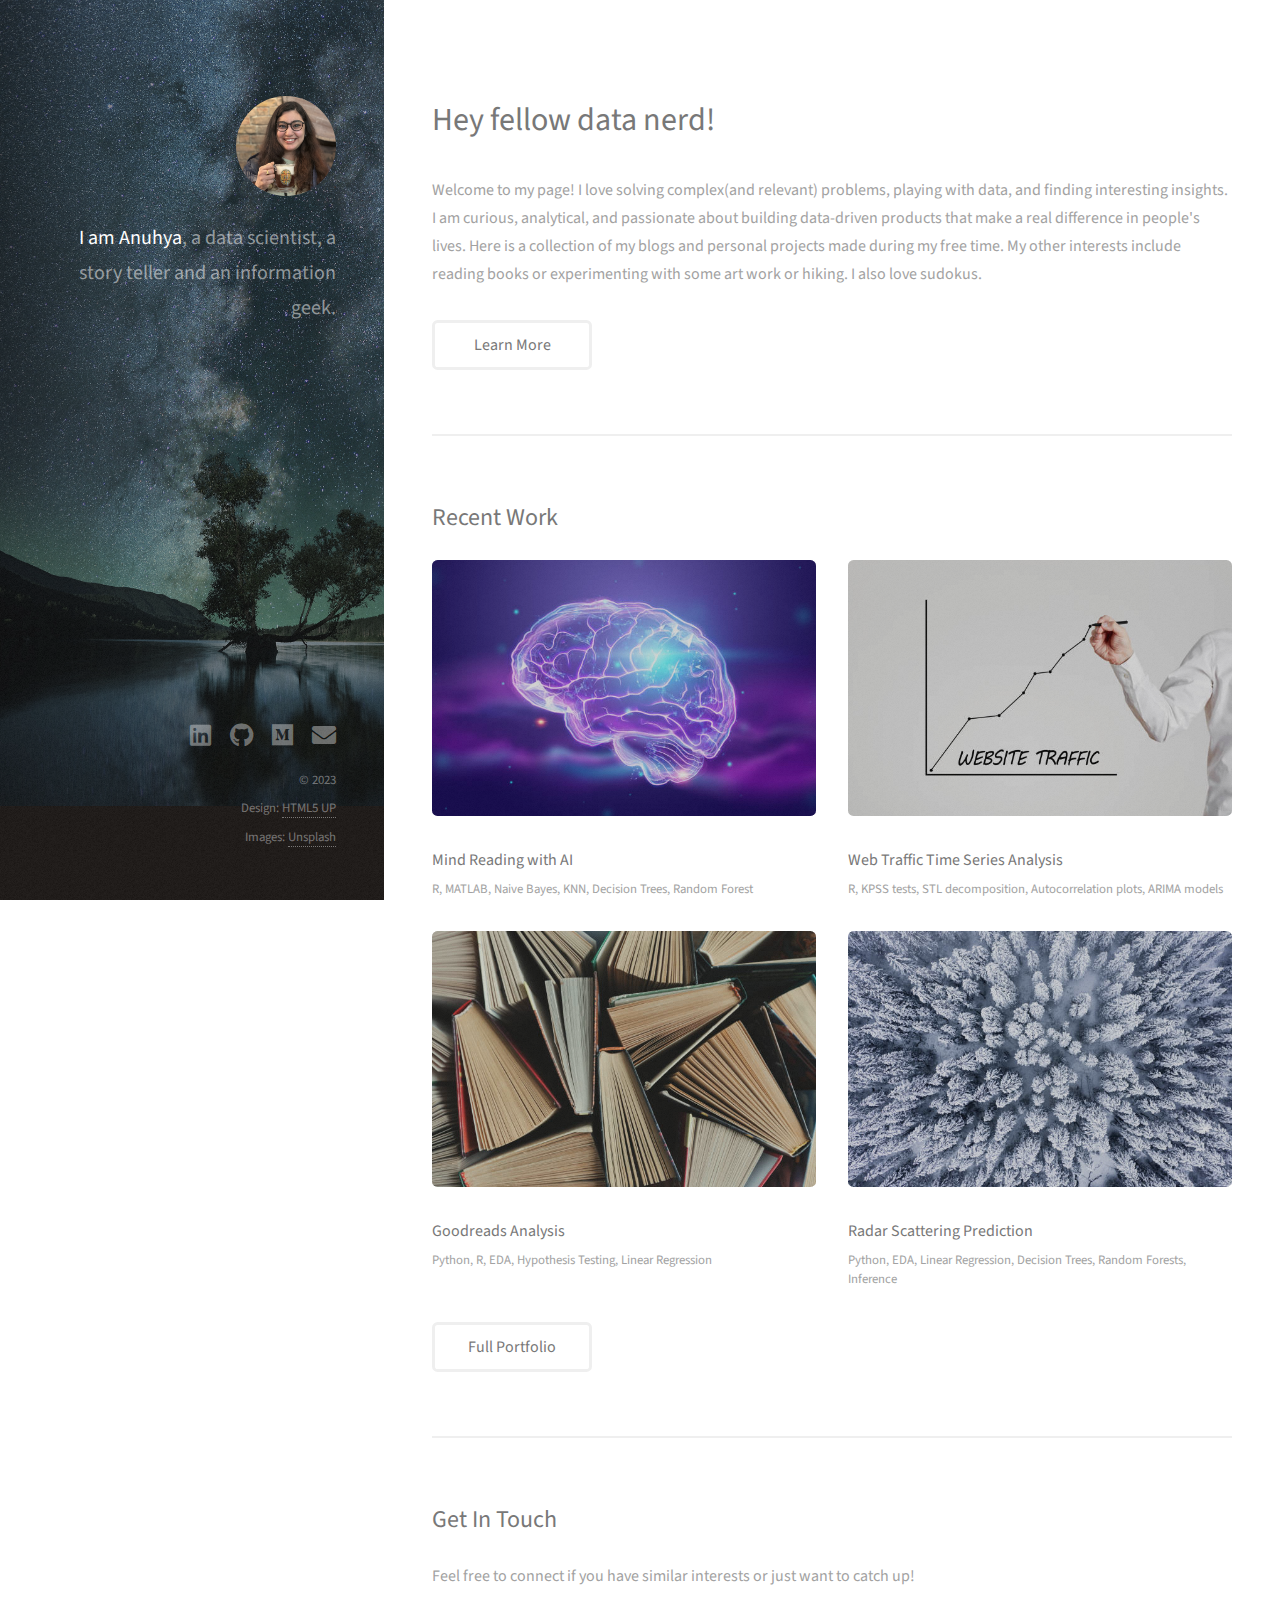
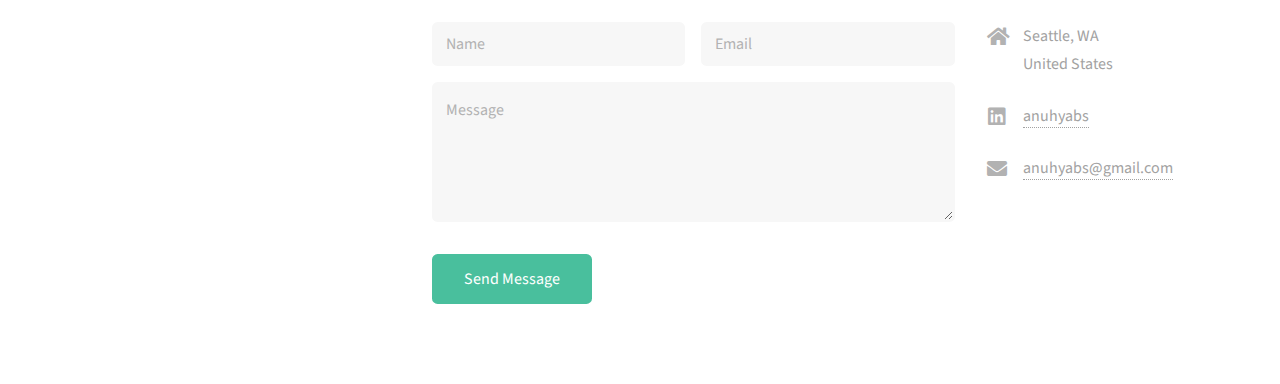
==== commit 685b9f15: "Update index.html" ====
--- a/index.html
+++ b/index.html
@@ -78,7 +78,7 @@
 						<p> Feel free to connect if you have similar interests or just want to catch up! </p>
 						<div class="row">
 							<div class="col-8 col-12-small">
-								<form method="post" action="#">
+								<form action="#" method="post">
 									<div class="row gtr-uniform gtr-50">
 										<div class="col-6 col-12-xsmall"><input type="text" name="name" id="name" placeholder="Name" /></div>
 										<div class="col-6 col-12-xsmall"><input type="email" name="email" id="email" placeholder="Email" /></div>
@@ -86,7 +86,7 @@
 									</div>
 								</form>
 								<ul class="actions">
-									<li><input type="submit" value="Send Message" /></li>
+									<li><a href="mailto:anuhyabs@gmail.com" class="button primary">Send Message</a></li>
 								</ul>
 							</div>
 							<div class="col-4 col-12-small">
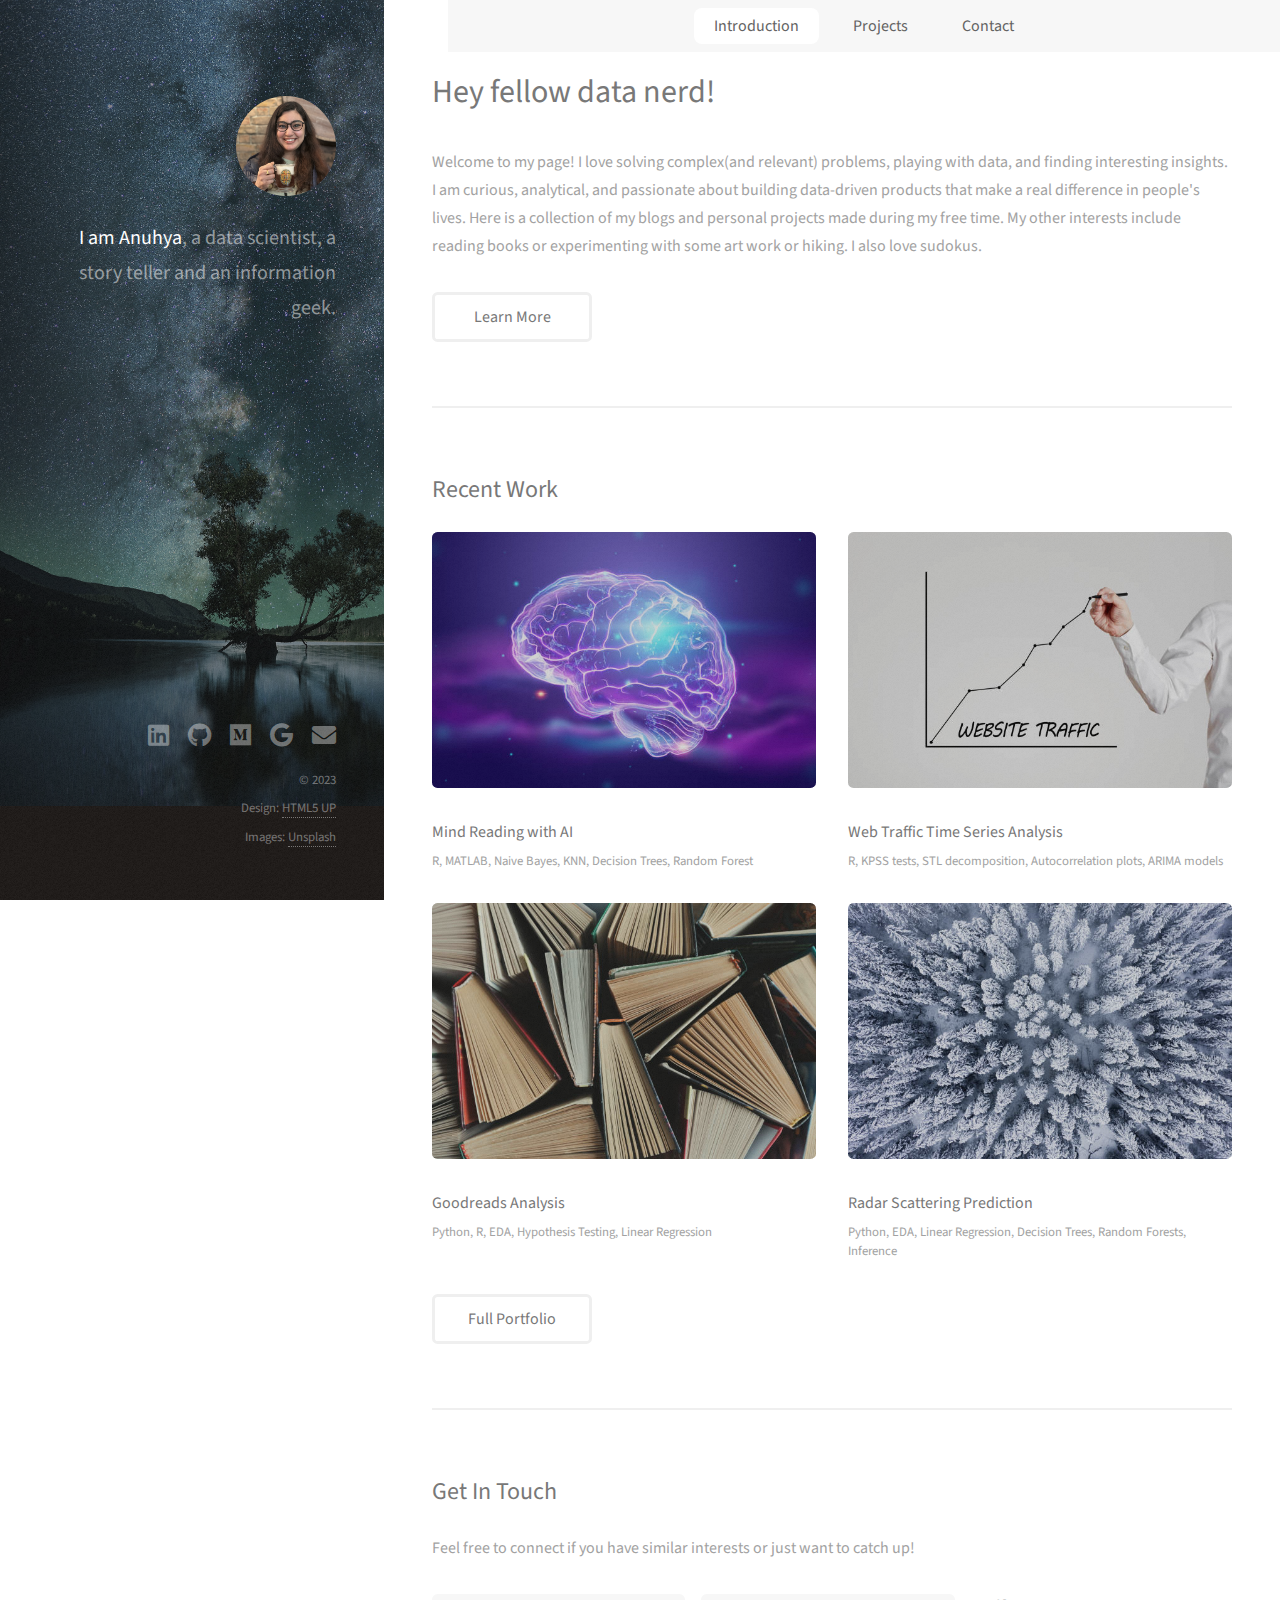
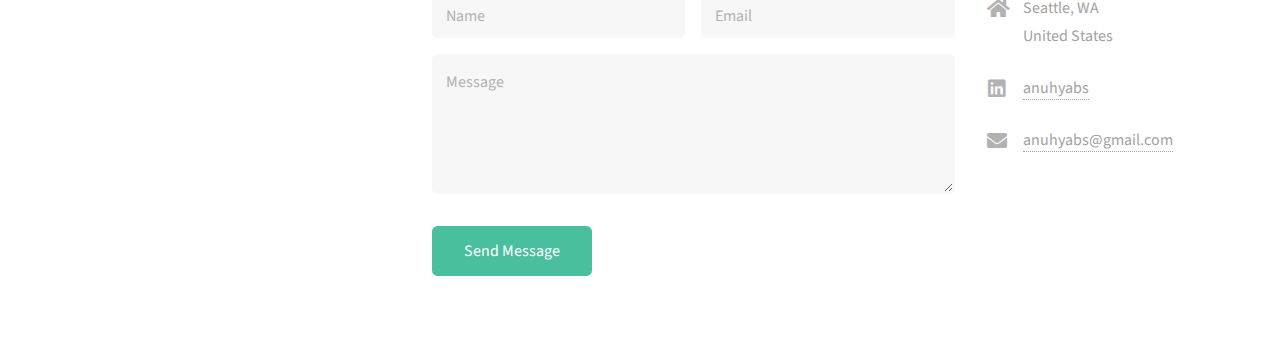
==== commit da616ab4: "Added Menu and Gscholar link" ====
--- a/index.html
+++ b/index.html
@@ -6,7 +6,7 @@
 -->
 <html>
 	<head>
-		<title>Strata by HTML5 UP</title>
+		<title>Anuhya's Portfolio</title>
 		<meta charset="utf-8" />
 		<meta name="viewport" content="width=device-width, initial-scale=1, user-scalable=no" />
 		<link rel="stylesheet" href="assets/css/main.css" />
@@ -22,6 +22,16 @@
 					an information geek.</h1>
 				</div>
 			</header>
+		<!-- Navigation -->
+			<nav id="nav">
+				<ul>
+					<li><a href="#one" class="active"><strong>Introduction</strong></a></li>
+					<li><a href="#two"><strong>Projects</strong> </a></li>
+					<!--<li><a href="experience.html"><strong>Experience</strong> </a></li>-->
+					<!--<li><a href="education.html"><strong>Education</strong> </a></li>-->
+					<li><a href="#three"><strong>Contact</strong> </a></li>
+				</ul>
+			</nav>
 
 		<!-- Main -->
 			<div id="main">
@@ -436,6 +446,7 @@
 						<li><a href="https://www.linkedin.com/in/anuhyabs/" class="icon brands fa-linkedin"><span class="label">LinkedIn</span></a></li>
 						<li><a href="https://github.com/anuhyabs" class="icon brands fa-github"><span class="label">Github</span></a></li>
 						<li><a href="https://medium.com/@anuhyabs" class="icon brands fa-medium"><span class="label">Medium</span></a></li>
+						<li><a href="https://scholar.google.com/citations?user=pIzZR0UAAAAJ&hl=en" class="icon brands fa-google"><span class="label">Google Scholar</span></a></li>
 						<li><a href="mailto: anuhyabs@gmail.com" class="icon solid fa-envelope"><span class="label">Email</span></a></li>
 					</ul>
 					<ul class="copyright">
--- a/assets/css/main.css
+++ b/assets/css/main.css
@@ -2678,6 +2678,132 @@
 			#footer .copyright li a {
 				color: inherit;
 			}
+/* Nav */
+
+#nav {
+	-moz-transition: background-color 0.2s ease, border-top-left-radius 0.2s ease, border-top-right-radius 0.2s ease, padding 0.2s ease;
+	-webkit-transition: background-color 0.2s ease, border-top-left-radius 0.2s ease, border-top-right-radius 0.2s ease, padding 0.2s ease;
+	-ms-transition: background-color 0.2s ease, border-top-left-radius 0.2s ease, border-top-right-radius 0.2s ease, padding 0.2s ease;
+	transition: background-color 0.2s ease, border-top-left-radius 0.2s ease, border-top-right-radius 0.2s ease, padding 0.2s ease;
+	background-color: #ffffff;
+	color: #fffffF;
+	position: absolute;
+	margin-left: 35%;
+	max-width: 64em;
+	padding: 0.5em 0.5em 0.5em 0.5em;
+	width: calc(100% - 35%);
+	/*width: 64em;
+	max-width: calc(100% - 4em);
+	padding: 1em;*/
+	background-color: #f7f7f7;
+	/*border-top-left-radius: 0.25em;
+	border-top-right-radius: 0.25em;*/
+	cursor: default;
+	text-align: center;
+}
+
+	#nav input, #nav select, #nav textarea {
+		color: #636363;
+	}
+
+	#nav a:hover {
+		color: #636363;
+	}
+
+	#nav strong, #nav b {
+		color: #636363;
+	}
+
+	#nav h1, #nav h2, #nav h3, #nav h4, #nav h5, #nav h6 {
+		color: #636363;
+	}
+
+	#nav blockquote {
+		border-left-color: #dddddd;
+	}
+
+	#nav code {
+		background: rgba(222, 222, 222, 0.25);
+		border-color: #dddddd;
+	}
+
+	#nav hr {
+		border-bottom-color: #dddddd;
+	}
+
+	#nav + #main {
+		padding-top: 4.25em;
+	}
+
+	#nav ul {
+		margin: 0;
+		padding: 0;
+		list-style: none;
+	}
+
+		#nav ul li {
+			-moz-transition: margin 0.2s ease;
+			-webkit-transition: margin 0.2s ease;
+			-ms-transition: margin 0.2s ease;
+			transition: margin 0.2s ease;
+			display: inline-block;
+			margin: 0 0.35em;
+			padding: 0;
+			vertical-align: middle;
+		}
+
+			#nav ul li a {
+				-moz-transition: font-size 0.2s ease;
+				-webkit-transition: font-size 0.2s ease;
+				-ms-transition: font-size 0.2s ease;
+				transition: font-size 0.2s ease;
+				display: inline-block;
+				height: 2.25em;
+				line-height: 2.25em;
+				padding: 0 1.25em;
+				border: 0;
+				border-radius: 8px;
+				box-shadow: inset 0 0 0 1px transparent;
+			}
+
+				#nav ul li a:hover {
+					background-color: rgba(222, 222, 222, 0.25);
+				}
+
+				#nav ul li a.active {
+					background-color: #ffffff;
+					box-shadow: none;
+				}
+
+	#nav.alt {
+		position: fixed;
+		top: 0;
+		padding: 0.5em 1em;
+		background-color: rgba(247, 247, 247, 0.95);
+		border-top-left-radius: 0;
+		border-top-right-radius: 0;
+		z-index: 10000;
+	}
+
+		#nav.alt ul li {
+			margin: 0 0.175em;
+		}
+
+			#nav.alt ul li a {
+				font-size: 0.9em;
+			}
+
+	@media screen and (max-width: 736px) {
+
+		#nav {
+			display: none;
+		}
+
+			#nav + #main {
+				padding-top: 0;
+			}
+
+	}
 
 /* Main */
 
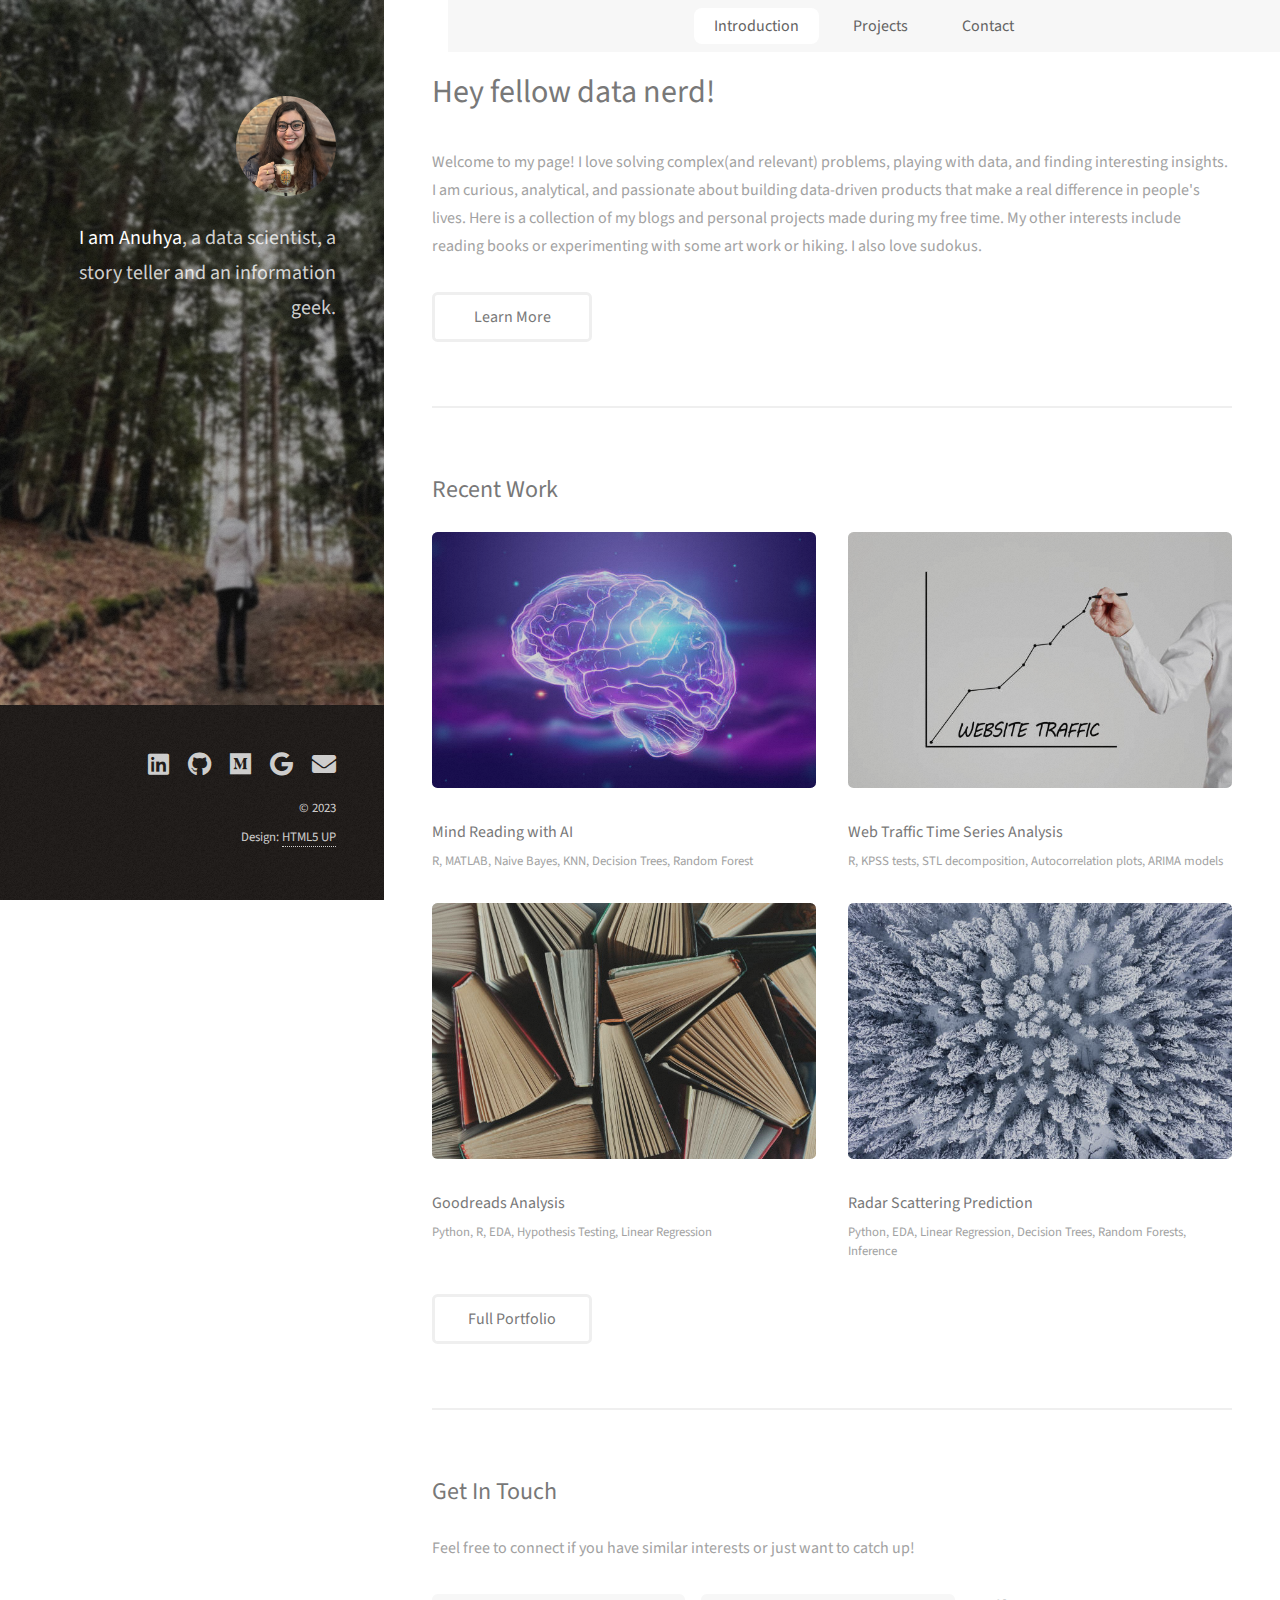
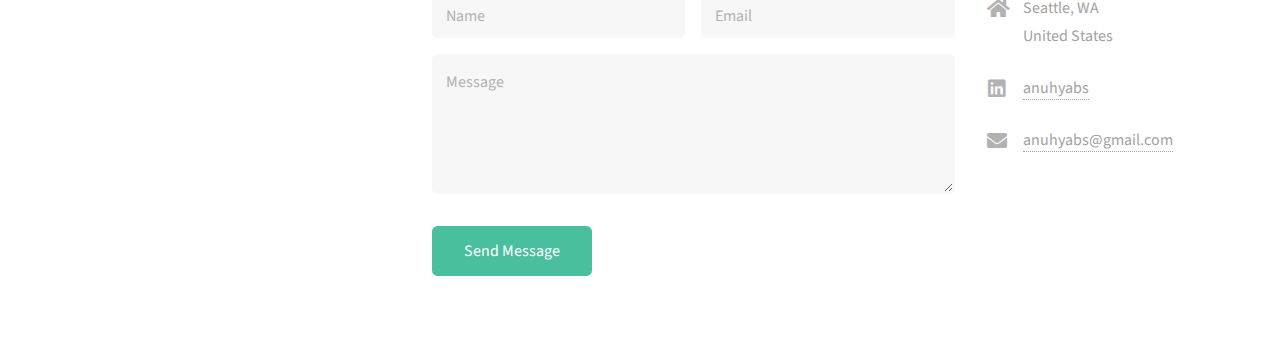
==== commit a9a22f70: "Updated favicon and image" ====
--- a/index.html
+++ b/index.html
@@ -10,6 +10,10 @@
 		<meta charset="utf-8" />
 		<meta name="viewport" content="width=device-width, initial-scale=1, user-scalable=no" />
 		<link rel="stylesheet" href="assets/css/main.css" />
+		<link rel="apple-touch-icon" sizes="180x180" href="images/apple-touch-icon.png">
+		<link rel="icon" type="image/png" sizes="32x32" href="images/favicon-32x32.png">
+		<link rel="icon" type="image/png" sizes="16x16" href="images/favicon-16x16.png">
+		<link rel="manifest" href="images/site.webmanifest">
 	</head>
 	<body class="is-preload">
 
@@ -450,7 +454,7 @@
 						<li><a href="mailto: anuhyabs@gmail.com" class="icon solid fa-envelope"><span class="label">Email</span></a></li>
 					</ul>
 					<ul class="copyright">
-						<li>&copy; 2023</li><li>Design: <a href="http://html5up.net">HTML5 UP</a></li><li>Images: <a href="https://unsplash.com/">Unsplash</a></li>
+						<li>&copy; 2023</li><li>Design: <a href="http://html5up.net">HTML5 UP</a></li>
 					</ul>
 				</div>
 			</footer>
--- a/assets/css/main.css
+++ b/assets/css/main.css
@@ -2586,17 +2586,17 @@
 		-moz-align-items: -moz-flex-end;
 		-webkit-align-items: -webkit-flex-end;
 		-ms-align-items: -ms-flex-end;
-		align-items: flex-end;
+		align-items: flex-end;	
 		-moz-justify-content: space-between;
 		-webkit-justify-content: space-between;
 		-ms-justify-content: space-between;
 		justify-content: space-between;
 		background-color: #1f1815;
 		background-attachment: scroll,								scroll;
-		background-image: url("images/overlay.png"), url("../../images/bg_5.jpg");
+		background-image: url("images/overlay.png"), url("../../images/bg_4.jpg");
 		background-position: top left,							top left;
 		background-repeat: repeat,								no-repeat;
-		background-size: auto,								150%;
+		background-size: auto,								125%;
 		color: rgba(255, 255, 255, 0.5);
 		height: 100%;
 		left: 0;
@@ -2632,7 +2632,7 @@
 		}
 
 		#header h1 {
-			color: rgba(255, 255, 255, 0.5);
+			color: rgba(255, 255, 255, 0.8);
 			font-size: 1.35em;
 			line-height: 1.75em;
 			margin: 0;
@@ -2650,11 +2650,11 @@
 	}
 
 		#footer .icons a {
-			color: rgba(255, 255, 255, 0.4);
+			color: rgba(255, 255, 255, 0.8);
 		}
 
 	#footer .copyright {
-		color: rgba(255, 255, 255, 0.4);
+		color: rgba(255, 255, 255, 0.8);
 		font-size: 0.8em;
 		list-style: none;
 		margin: 1em 0 0 0;
@@ -3204,8 +3204,8 @@
 			#footer {
 				background-attachment: scroll;
 				background-color: #1f1815;
-				background-image: url("images/overlay.png"), url("../../images/bg.jpg");
-				background-position: top left,						bottom center;
+				background-image: url("images/overlay.png"), url("../../images/bg_4.jpg");
+				background-position: top left,						25% 75%;
 				background-repeat: repeat,							no-repeat;
 				background-size: auto,							cover;
 				bottom: auto;
